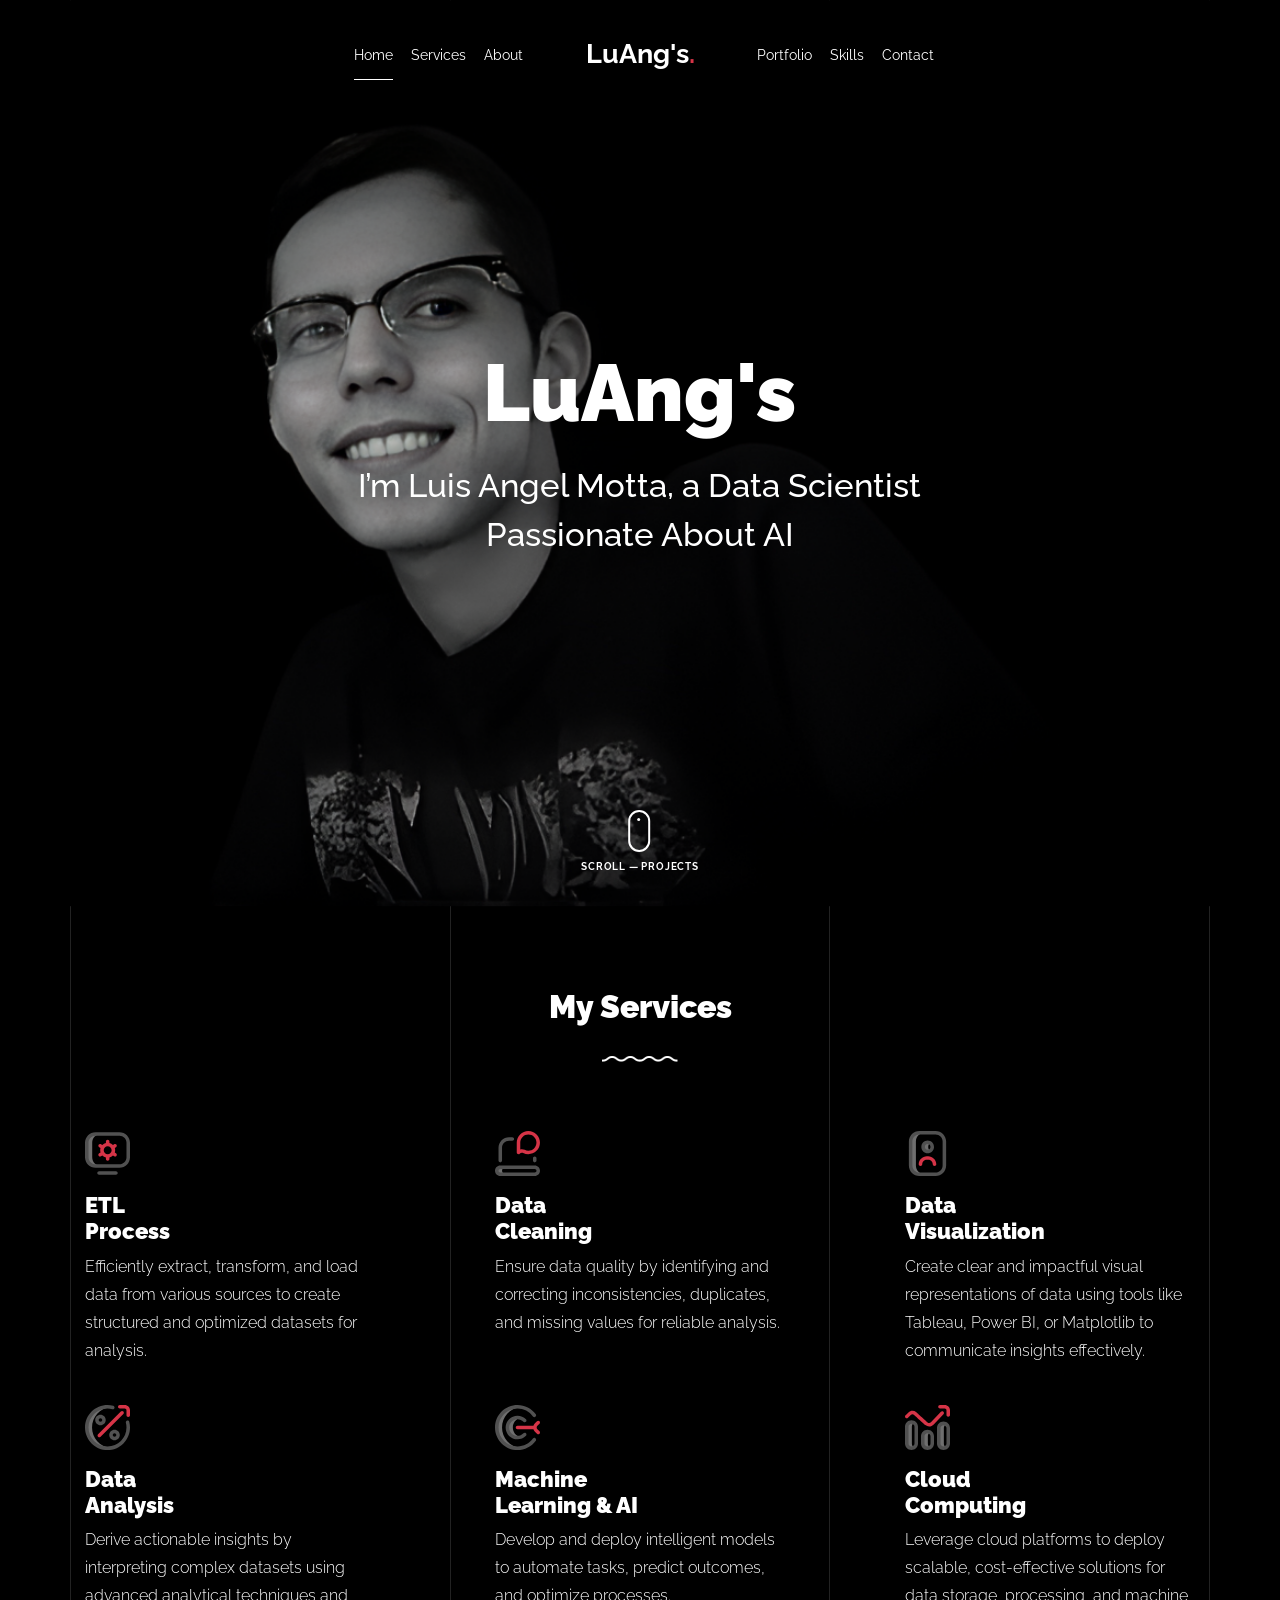
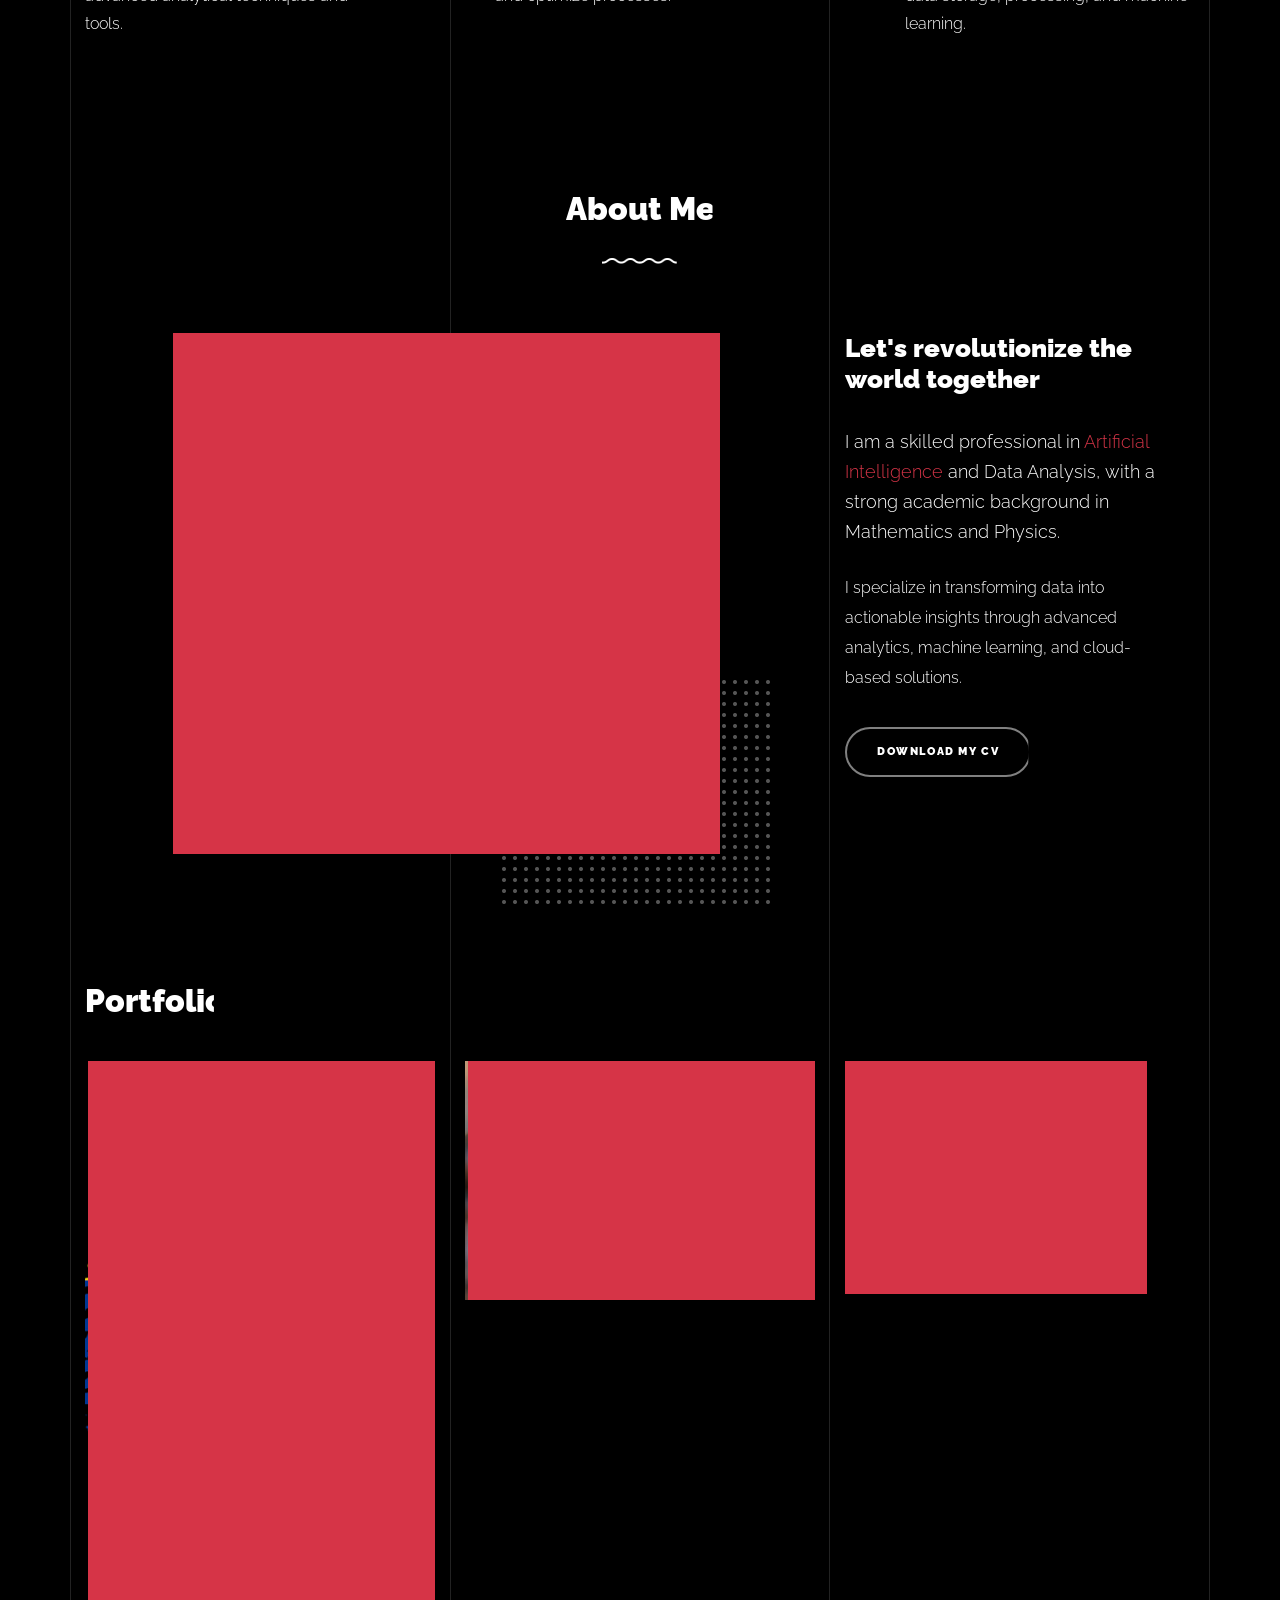
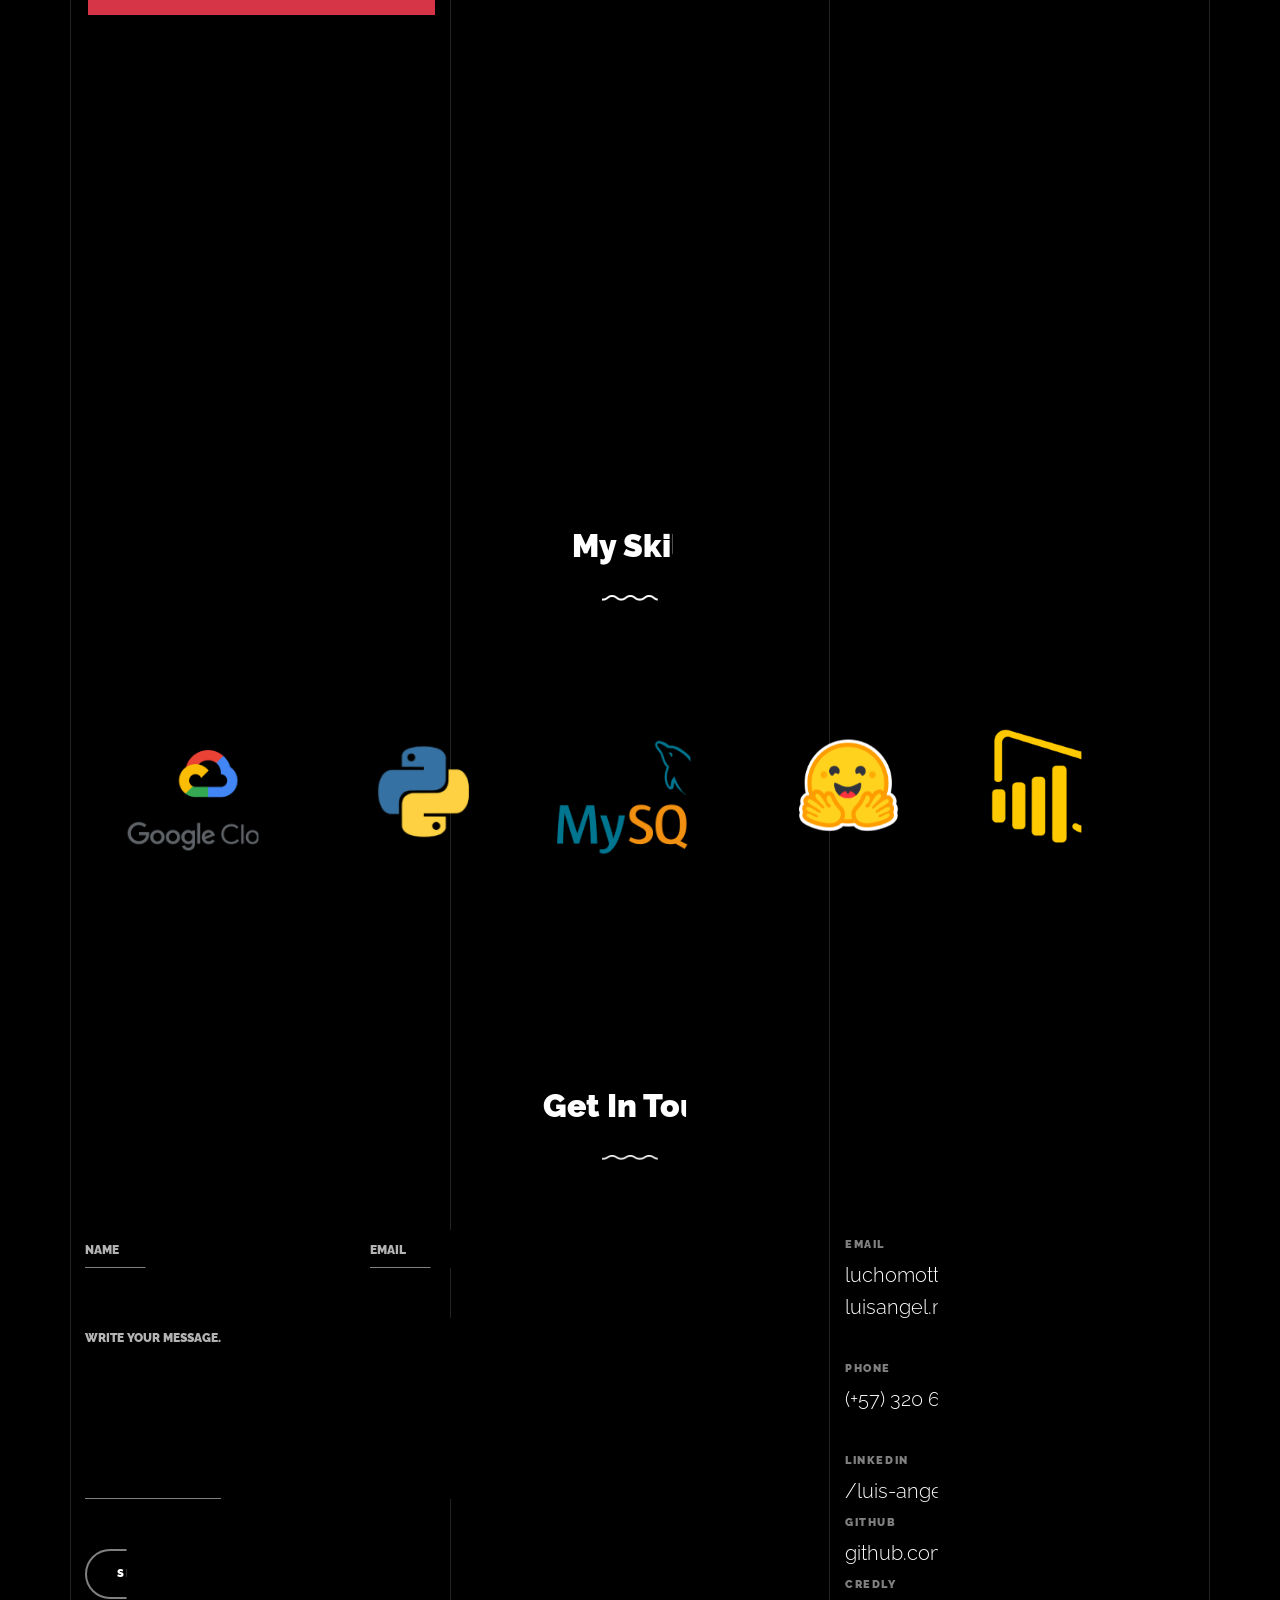
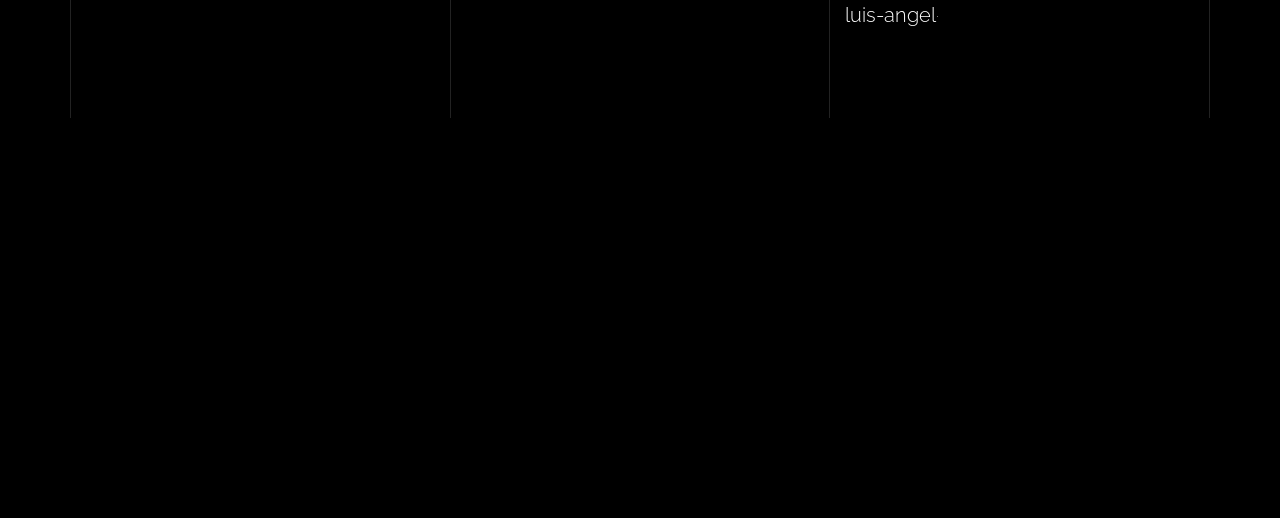
==== index.html @ bda9a03f "First commit" ====
<!doctype html>
<html lang="en">
  <head>
    <title>Luang's &dash; Personal portfolio</title>
    <meta charset="utf-8">
    <meta name="viewport" content="width=device-width, initial-scale=1, shrink-to-fit=no">

    <meta name="description" content="">
    <meta name="keywords" content="html, css, javascript, jquery">
    <meta name="author" content="">

    <link rel="stylesheet" href="css/vendor/icomoon/style.css">
    <link rel="stylesheet" href="css/vendor/owl.carousel.min.css">
    <link rel="stylesheet" href="css/vendor/animate.min.css">
    <link rel="stylesheet" href="css/vendor/aos.css">
    <link rel="stylesheet" href="css/vendor/bootstrap.min.css">
    <link rel="stylesheet" href="css/vendor/jquery.fancybox.min.css">
    

    <!-- Theme Style -->
    <link rel="stylesheet" href="css/style.css">

  </head>
  <body data-spy="scroll" data-target=".site-nav-target" data-offset="200">

    <nav class="unslate_co--site-mobile-menu">
      <div class="close-wrap d-flex">
        <a href="#" class="d-flex ml-auto js-menu-toggle">
          <span class="close-label">Close</span>
          <div class="close-times">
            <span class="bar1"></span>
            <span class="bar2"></span>
          </div>
        </a>
      </div>
      <div class="site-mobile-inner"></div>
    </nav>


    <div class="unslate_co--site-wrap">

      <div class="unslate_co--site-inner">

        <div class="lines-wrap">
          <div class="lines-inner">
            <div class="lines"></div>
          </div>
        </div>
        <!-- END lines -->
      
      <nav class="unslate_co--site-nav site-nav-target">

        <div class="container">
        
          <div class="row align-items-center justify-content-between text-left">
            <div class="col-md-5 text-right">
              <ul class="site-nav-ul js-clone-nav text-left d-none d-lg-inline-block">
                <li><a href="#home-section" class="nav-link">Home</a></li>
                <li><a href="#services-section" class="nav-link">Services</a></li>
                <li><a href="#about-section" class="nav-link">About</a></li>
              </ul>
            </div>
            <div class="site-logo pos-absolute">
              <a href="index.html" class="unslate_co--site-logo">LuAng's<span>.</span></a>
            </div>
            <div class="col-md-5 text-right text-lg-left">
              <ul class="site-nav-ul js-clone-nav text-left d-none d-lg-inline-block">
                <li><a href="#portfolio-section" class="nav-link">Portfolio</a></li>
                <li><a href="#skills-section" class="nav-link">Skills</a></li>
                <li><a href="#contact-section" class="nav-link">Contact</a></li>
              </ul>

              <ul class="site-nav-ul-none-onepage text-right d-inline-block d-lg-none">
                <li><a href="#" class="js-menu-toggle">Menu</a></li>
              </ul>

            </div>
          </div>
        </div>

      </nav>
      <!-- END nav -->

      <div class="cover-v1 jarallax" style="background-image: url('images/PerfilPhotoVanilla_enhanced.png');" id="home-section">
        <div class="container">
          <div class="row align-items-center">
              
            <div class="col-md-7 mx-auto text-center">
              <h1 class="heading gsap-reveal-hero">LuAng's</h1>
              <h2 class="subheading gsap-reveal-hero">I’m Luis Angel Motta, a Data Scientist Passionate About AI</h2>
            </div>

          </div>
        </div>


        <a href="#portfolio-section" class="mouse-wrap smoothscroll">
          <span class="mouse">
            <span class="scroll"></span>
          </span>
          <span class="mouse-label">Scroll &mdash; Projects</span>
        </a>

      </div>
      <!-- END .cover-v1 -->


      <div class="unslate_co--section" id="services-section">
        <div class="container">
      
          <div class="section-heading-wrap text-center mb-5">
            <h2 class="heading-h2 text-center divider"><span class="gsap-reveal">My Services</span></h2>
            <span class="gsap-reveal"><img src="images/divider.png" alt="divider" width="76"></span>
          </div>
      
          <div class="row gutter-v3">
            <div class="col-md-6 col-lg-4 mb-4">
              <div class="feature-v1" data-aos="fade-up" data-aos-delay="0">
                <div class="wrap-icon mb-3">
                  <img src="images/svg/001-options.svg" alt="Image" width="45">
                </div>
                <h3>ETL <br> Process</h3>
                <p>Efficiently extract, transform, and load data from various sources to create structured and optimized datasets for
                analysis. </p>
              </div>
            </div>
            <div class="col-md-6 col-lg-4 mb-4">
              <div class="feature-v1" data-aos="fade-up" data-aos-delay="100">
                <div class="wrap-icon mb-3">
                  <img src="images/svg/002-chat.svg" alt="Icon" width="45">
                </div>
                <h3>Data <br> Cleaning</h3>
                <p>Ensure data quality by identifying and correcting inconsistencies, duplicates, and missing values for reliable analysis. </p>
              </div>
            </div>
            <div class="col-md-6 col-lg-4 mb-4">
              <div class="feature-v1" data-aos="fade-up" data-aos-delay="200">
                <div class="wrap-icon mb-3">
                  <img src="images/svg/003-contact-book.svg" alt="Image" class="img-fluid" width="45">
                </div>
                <h3>Data <br> Visualization</h3>
                <p>Create clear and impactful visual representations of data using tools like Tableau, Power BI, or Matplotlib to
                  communicate insights effectively. </p>
              </div>
            </div>
      
            <div class="col-md-6 col-lg-4 mb-4">
              <div class="feature-v1" data-aos="fade-up" data-aos-delay="0">
                <div class="wrap-icon mb-3">
                  <img src="images/svg/004-percentage.svg" alt="Image" width="45">
                </div>
                <h3>Data <br> Analysis</h3>
                <p>Derive actionable insights by interpreting complex datasets using advanced analytical techniques and tools. </p>
              </div>
            </div>
            <div class="col-md-6 col-lg-4 mb-4">
              <div class="feature-v1" data-aos="fade-up" data-aos-delay="100">
                <div class="wrap-icon mb-3">
                  <img src="images/svg/006-goal.svg" alt="Image" width="45">
                </div>
                <h3>Machine <br> Learning & AI</h3>
                <p>Develop and deploy intelligent models to automate tasks, predict outcomes, and optimize processes.</p>
              </div>
            </div>
            <div class="col-md-6 col-lg-4 mb-4">
              <div class="feature-v1" data-aos="fade-up" data-aos-delay="200">
                <div class="wrap-icon mb-3">
                  <img src="images/svg/005-line-chart.svg" alt="Image" width="45">
                </div>
                <h3>Cloud <br> Computing</h3>
                <p>Leverage cloud platforms to deploy scalable, cost-effective solutions for data storage, processing, and machine learning. </p>
              </div>
            </div>
      
          </div>
        </div>
      </div>
      
      
      <div class="unslate_co--section" id="about-section">
        <div class="container">
      
          <div class="section-heading-wrap text-center mb-5">
            <h2 class="heading-h2 text-center divider"><span class="gsap-reveal">About Me</span></h2>
            <span class="gsap-reveal">
              <img src="images/divider.png" alt="divider" width="76">
            </span>
          </div>
      
      
          <div class="row mt-5 justify-content-between">
            <div class="col-lg-7 mb-5 mb-lg-0">
              <figure class="dotted-bg gsap-reveal-img ">
                <img src="images/coverVanilla2_enhanced.png" alt="Image" class="img-fluid">
              </figure>
            </div>
            <div class="col-lg-4 pr-lg-5">
              <h3 class="mb-4 heading-h3"><span class="gsap-reveal">Let's revolutionize the world together</span></h3>
              <p class="lead gsap-reveal">I am a skilled professional in <a href="#">Artificial Intelligence</a> and Data Analysis, with a strong academic background in Mathematics and Physics.</p>
              <p class="mb-4 gsap-reveal">I specialize in transforming data into actionable insights through advanced analytics, machine learning, and cloud-based solutions.</p>
              <p class="gsap-reveal"><a href="https://alumnosviu-my.sharepoint.com/:b:/g/personal/luisangel_motta_alumnos_viu_es/Eac02xHaSYxMqa6Fw7iuwlIBOPvDxHABNlICC0h5Xk8oLg?e=oNVeAW" class="btn btn-outline-pill btn-custom-light">Download my CV</a></p>
            </div>
          </div>
        </div>
      </div>


      <div class="unslate_co--section" id="portfolio-section">
        <div class="container">
          
          
          <div class="relative"><div class="loader-portfolio-wrap"><div class="loader-portfolio"></div></div> </div>
          <div id="portfolio-single-holder"></div>

          <div class="portfolio-wrapper">

            <div class="d-flex align-items-center mb-4 gsap-reveal gsap-reveal-filter">
              <h2 class="mr-auto heading-h2"><span class="gsap-reveal">Portfolio</span></h2>

              <!-- <a href="#" class="text-white js-filter d-inline-block d-lg-none">Filter</a>
              
              <div class="filter-wrap">
                <div class="filter ml-auto" id="filters">
                  <a href="#" class="active" data-filter="*">All</a>
                  <a href="#" data-filter=".web">Web</a>
                  <a href="#" data-filter=".branding">Branding</a>
                  <a href="#" data-filter=".illustration">Illustration</a>
                  <a href="#" data-filter=".packaging">Packaging</a>
                </div>
              </div> -->
            </div>


            
            <div id="posts" class="row gutter-isotope-item">
              <div class="item web branding col-sm-6 col-md-6 col-lg-4 isotope-mb-2">
                <a href="https://github.com/AngelMV97/Master-en-Inteligencia-Artificial/blob/main/01MAIR-Python-para-IA/Seguridad_en_Colombia_Proyecto_final.ipynb"
                  class="portfolio-item isotope-item gsap-reveal-img" data-id="1">
                  <div class="overlay">
                    <span class="wrap-icon icon-link2"></span>
                    <div class="portfolio-item-content">
                      <h3>Security in Colombia</h3>
                      <p>This project focuses on addressing a specific problem through advanced statistical analysis, aiming to extract
                      meaningful insights and drive data-informed decision-making. Various statistical techniques were employed to analyze the
                      dataset, identify patterns, and validate hypotheses.</p>
                      <p>Key outcomes:</p>
                      <ul>
                        <li>Utilized descriptive and inferential statistical methods to explore and interpret data.</li>
                        <li>Applied techniques such as hypothesis testing, regression analysis, and variance analysis to identify key factors
                        influencing the problem.</li>
                        <li>Delivered actionable insights that enhanced understanding and guided further AI-driven solutions.</li>
                      </ul>
                    </div>
                  </div>
                  <img src="images/colombia-security.png" class="lazyload img-fluid" alt="Images" />
                </a>
              </div>


              <div class="item web branding col-sm-6 col-md-6 col-lg-4 isotope-mb-2 ">
                <a href="https://github.com/AngelMV97/Master-en-Inteligencia-Artificial/blob/main/03MAIR-Algoritmos-de-Optimizacion/RETOS_Algoritmos_LAMV.ipynb" 
                class="portfolio-item isotope-item gsap-reveal-img" 
                data-id="1">
                    <div class="overlay">
                      <span class="wrap-icon icon-link2"></span>
                      <div class="portfolio-item-content" id="small">
                        <h3>8-Queens & Others</h3>
                        <p>This focuses on optimizing the execution time of various algorithms by analyzing their performance
                          and implementing enhancements. Through careful evaluation and iterative improvements, significant reductions in
                          execution times were achieved, showcasing the efficiency of optimized solutions.</p>
                        <p>Key outcomes:</p>
                        <ul>
                          <li>Conducted performance benchmarking for different algorithms.</li>
                          <li>Identified bottlenecks and implemented optimizations to improve efficiency.</li>
                          <li>Reduced execution times significantly, highlighting the impact of algorithmic improvements in real-world
                            scenarios.</li>
                        </ul>
                      </div>
                    </div>
                    <img src="images/8-queens-challenge.jpg" class="lazyload  img-fluid" alt="Images" />
                  </a>
              </div>

              <div class="item web branding col-sm-6 col-md-6 col-lg-4 isotope-mb-2">
                <a href="https://github.com/AngelMV97/Master-en-Inteligencia-Artificial/blob/main/03MAIR-Algoritmos-de-Optimizacion/Proyecto_Algoritmos_LAMV.ipynb" 
                class="portfolio-item isotope-item gsap-reveal-img" 
                data-id="2">
                    <div class="overlay">
                      <span class="wrap-icon icon-link2"></span>
                      <div class="portfolio-item-content" id="small">
                        <h3>Maximizing Audience</h3>
                        <p>This project addresses the challenge of optimizing algorithmic performance to solve a miximization problem more
                        effectively. By applying various optimization methods and algorithms, significant improvements were achieved in
                        execution efficiency and resource utilization.</p>
                        <p>Key outcomes:</p>
                        <ul>
                          <li>Applied multiple optimization strategies to improve algorithmic performance.</li>
                          <li>Achieved measurable reductions in execution times across different algorithms.</li>
                          <li>Demonstrated the impact of advanced optimization techniques in real-world scenarios.</li>
                        </ul>
                      </div>
                    </div>
                    <img src="images/optimization-liga.jpg" class="lazyload  img-fluid" alt="Images" />
                  </a>
              </div>
              
              <div class="item web branding col-sm-6 col-md-6 col-lg-4 isotope-mb-2">
                <a href="https://github.com/AngelMV97/Master-en-Inteligencia-Artificial/tree/main/09MAIR-Trabajo-Final-de-Master-TFM" 
                class="portfolio-item isotope-item gsap-reveal-img" 
                data-id="2">
                    <div class="overlay">
                      <span class="wrap-icon icon-link2"></span>
                      <div class="portfolio-item-content" id="small">
                        <h3>EmpAI (Conversational)</h3>
                        <p>This Master's thesis focuses on the development of EmpAI, an innovative conversational system powered by artificial
                          intelligence aimed at providing personalized psychological support. By generating self-help content and empathetic
                          responses, the project addresses the increasing demand for emotional well-being solutions.
                        </p>
                        <p>Key outcomes:</p>
                        <ul>
                          <li>The project explores state-of-the-art NLP models such as RoBERTa and GPT-2, alongside fine-tuned adaptations like
                          Mental-RoBERTa and multimodal translation models.</li>
                          <li>Recommendations include optimizing algorithms, integrating advanced tokenizers, and implementing multimodal emotional
                          analysis to enhance user satisfaction and therapeutic efficacy.</li>
                        </ul>
                      </div>
                    </div>
                    <img src="images/EmpAI.jpg" class="lazyload  img-fluid" alt="Images" />
                  </a>
              </div>

              <div class="item web branding col-sm-6 col-md-6 col-lg-4 isotope-mb-2">
                <a href="https://github.com/AngelMV97/Master-en-Inteligencia-Artificial/blob/main/Deep_Learning_with_PyTorch_ImageSegmentation.ipynb" 
                class="portfolio-item isotope-item gsap-reveal-img" 
                data-id="3">
                    <div class="overlay">
                      <span class="wrap-icon icon-link2"></span>
                      <div class="portfolio-item-content">
                        <h3>Human Segmentation</h3>
                        <p>This project focuses on developing and evaluating deep learning models for human image segmentation using PyTorch.
                          The primary goal is to accurately segment individuals from background elements, a critical task in computer vision with
                          applications in areas like surveillance and augmented reality.
                        </p>
                        <p>Key outcomes:</p>
                        <ul>
                          <li>Implemented and fine-tuned advanced segmentation architectures, including U-Net and Mask R-CNN.</li>
                          <li>Achieved high segmentation performance with validation loss equal to 0.12, highlighting
                          the models' precision in delineating human figures.</li>
                        </ul>
                      </div>
                    </div>
                    <img src="images/segmentation.jpg" class="lazyload  img-fluid" alt="Images" />
                  </a>
              </div>

              <div class="item web branding col-sm-6 col-md-6 col-lg-4 isotope-mb-2">
                <a href="https://github.com/AngelMV97/Master-en-Inteligencia-Artificial/tree/main/07MAIR-RRNN_%26_Deep-Learning" 
                class="portfolio-item isotope-item gsap-reveal-img " 
                data-id="3">
                    <div class="overlay">
                      <span class="wrap-icon icon-link2"></span>
                      <div class="portfolio-item-content" id="small">
                        <h3>Vegetable Images</h3>
                        <p>This project addresses the challenge of accurate image classification for a multi-class vegetable dataset.
                          Key methodologies include training convolutional neural networks (CNNs) from scratch, as well as transfer learning and fine-tuning.
                        </p>
                        <p>Key outcomes:</p>
                        <ul>
                          <li>Applied regularization techniques such as batch normalization, dropout, and early stopping.</li>
                          <li>The use of data augmentation and transfer learning substantially improved the generalization capabilities of the models,
                          achieving an accuracy of up to 97% (and 99%) and exceptional F1 scores (equal to 1.0) for specific classes.</li>
                        </ul>
                      </div>
                    </div>
                    <img src="images/vegetables-classification.jpg" class="lazyload  img-fluid" alt="Images" />
                  </a>
              </div>

              <div class="item web branding col-sm-6 col-md-6 col-lg-4 isotope-mb-2">
                <a href="https://app.powerbi.com/groups/me/reports/d2a791cc-4eb9-42d5-b828-7b77725b557e/35a75b5ad3c50a00e3c5?experience=power-bi" 
                class="portfolio-item isotope-item gsap-reveal-img" 
                data-id="4">
                    <div class="overlay">
                      <span class="wrap-icon icon-link2"></span>
                      <div class="portfolio-item-content">
                        <h3>Non-resident Foreigners</h3>
                        <p>Segmentation - Dashboard</p>
                      </div>
                    </div>
                    <img src="images/Segmentacion-Extranjeros-no-residentes.jpg" class="lazyload  img-fluid" alt="Images" />
                  </a>
              </div>

              <div class="item web illustration col-sm-6 col-md-6 col-lg-4 isotope-mb-2">
                <a href="https://app.powerbi.com/groups/me/reports/64486f16-a62c-4091-a0cf-55a1e410d082/cc34c779ebab70d00d8a?experience=power-bi" 
                class="portfolio-item isotope-item gsap-reveal-img" data-id="4">
                    <div class="overlay">
                      <span class="wrap-icon icon-link2"></span>
                      <div class="portfolio-item-content">
                        <h3>Visitors to Cali</h3>
                        <p>Trend - Dashboard</p>
                      </div>
                    </div>
                    <img src="images/Visitantes-Cali-2015.jpg" class="lazyload  img-fluid" alt="Images" />
                  </a>
              </div>
            </div>            
          </div>
        </div>
      </div>   
      

      <div class="unslate_co--section section-counter" id="skills-section">
        <div class="container">
          <div class="section-heading-wrap text-center mb-5">
            <h2 class="heading-h2 text-center divider"><span class="gsap-reveal">My Skills</span></h2>
            <span class="gsap-reveal"><img src="images/divider.png" alt="divider" width="76"></span>
          </div>

          <div class="unslate_co--section">
            <div class="container">
              <div class="owl-carousel logo-slider">
                <div class="logo-v1 gsap-reveal">
                  <img src="images/google-cloud-logo.png" alt="Image" class="img-fluid">
                </div>
                <div class="logo-v1 gsap-reveal">
                  <img src="images/python.png" alt="Image" class="img-fluid">
                </div>
                <div class="logo-v1 gsap-reveal">
                  <img src="images/mysql_.png" alt="Image" class="img-fluid">
                </div>
                <div class="logo-v1 gsap-reveal">
                  <img src="images/huggingface-logo-.png" alt="Image" class="img-fluid">
                </div>
                <div class="logo-v1 gsap-reveal">
                  <img src="images/Power-BI-Logo_.png" alt="Image" class="img-fluid">
                </div>
              </div>
            </div>
          </div>
        </div>
      </div>
      <!-- END .counter -->

      <!--
        - #CONTACT
        -->
      
      <div class="unslate_co--section" id="contact-section">
        <div class="container">
          <div class="section-heading-wrap text-center mb-5">
            <h2 class="heading-h2 text-center divider"><span class="gsap-reveal">Get In Touch</span></h2>
            <span class="gsap-reveal"><img src="images/divider.png" alt="divider" width="76"></span>
          </div>


          <div class="row justify-content-between">
            
            <div class="col-md-6">
              <form method="post" class="form-outline-style-v1" id="contactForm">
                <div class="form-group row mb-0">

                  <div class="col-lg-6 form-group gsap-reveal">
                    <label for="name">Name</label>
                    <input name="name" type="text" class="form-control" id="name">
                  </div>
                  <div class="col-lg-6 form-group gsap-reveal">
                    <label for="email">Email</label>
                    <input name="email" type="email" class="form-control" id="email">
                  </div>
                  <div class="col-lg-12 form-group gsap-reveal">
                    <label for="message">Write your message...</label>
                    <textarea name="message" id="message" cols="30" rows="7" class="form-control"></textarea>
                  </div>
                </div>
                <div class="form-group row gsap-reveal">
                    <div class="col-md-12 d-flex align-items-center">
                      <input type="submit" class="btn btn-outline-pill btn-custom-light mr-3" value="Send Message">
                      <span class="submitting"></span>
                    </div>
                  </div>
              </form>
              <div id="form-message-warning" class="mt-4"></div> 
              <div id="form-message-success">
                Your message was sent, thank you!
              </div>

            </div>

            <div class="col-md-4">
              <div class="contact-info-v1">
                <div class="gsap-reveal d-block">
                  <span class="d-block contact-info-label">Email</span>
                  <a href="mailto:luchomotta97@gmail.com" class="contact-info-val">luchomotta97@gmail.com</a>
                  <a href="mailto:luisangel.motta@alumnos.viu.es" class="contact-info-val">luisangel.motta@alumnos.viu.es</a>
                </div>
                <div class="gsap-reveal d-block">
                  <span class="d-block contact-info-label">Phone</span>
                  <a href="tel:+57 3206518194" class="contact-info-val">(+57) 320 651 8194</a>
                </div>
                <div class="gsap-reveal d-block">
                  <span class="d-block contact-info-label">LinkedIn</span>
                    <a class="contact-info-val" href="https://www.linkedin.com/in/luis-angel-motta-valero/">/luis-angel-motta-valero</a>                  
                  <span class="d-block contact-info-label">GitHub</span>
                    <a class="contact-info-val" href="https://github.com/AngelMV97">github.com/AngelMV97</a>
                  <span class="d-block contact-info-label">Credly</span>
                    <a class="contact-info-val" href="https://www.credly.com/users/luis-angel-motta-valero.main">luis-angel-motta-valero.main</a>
                  
                </div>
              </div>
            </div>

          </div>
        </div>
      </div>
      </div> <!-- END .unslate_co-site-inner -->

      <footer class="unslate_co--footer unslate_co--section">
        <div class="container">
          <div class="row justify-content-center">
            <div class="col-md-7">
              
              <div class="footer-site-logo"><a href="#">Unfold<span>.</span></a></div>

              <ul class="footer-site-social">
                <li><a href="#">Facebook</a></li>
                <li><a href="#">Twitter</a></li>
                <li><a href="#">Instagram</a></li>
                <li><a href="#">Dribbble</a></li>
                <li><a href="#">Behance</a></li>
              </ul>

              <p class="site-copyright">
                
                <!-- Link back to Colorlib can't be removed. Template is licensed under CC BY 3.0. -->
                Copyright &copy;
                <script>
                  document.write(new Date().getFullYear());
                </script> All rights reserved | This template is made with <i class="icon-heart"
                  aria-hidden="true"></i> by <a href="https://colorlib.com" target="_blank">Colorlib</a>
                <!-- Link back to Colorlib can't be removed. Template is licensed under CC BY 3.0. -->
              
              </p>

            </div>
          </div>
        </div>
      </footer>

      
    </div>

    
    <!-- Loader -->
    <div id="unslate_co--overlayer"></div>
    <div class="site-loader-wrap">
      <div class="site-loader"></div>
    </div>

    <script src="js/scripts-dist.js"></script>
    <script src="js/main.js"></script>

  </body>
</html>
---- css/vendor/icomoon/style.css ----
@font-face {
  font-family: 'icomoon';
  src:  url('fonts/icomoon.eot?10si43');
  src:  url('fonts/icomoon.eot?10si43#iefix') format('embedded-opentype'),
    url('fonts/icomoon.ttf?10si43') format('truetype'),
    url('fonts/icomoon.woff?10si43') format('woff'),
    url('fonts/icomoon.svg?10si43#icomoon') format('svg');
  font-weight: normal;
  font-style: normal;
}

[class^="icon-"], [class*=" icon-"] {
  /* use !important to prevent issues with browser extensions that change fonts */
  font-family: 'icomoon' !important;
  speak: none;
  font-style: normal;
  font-weight: normal;
  font-variant: normal;
  text-transform: none;
  line-height: 1;

  /* Better Font Rendering =========== */
  -webkit-font-smoothing: antialiased;
  -moz-osx-font-smoothing: grayscale;
}

.icon-asterisk:before {
  content: "\f069";
}
.icon-plus:before {
  content: "\f067";
}
.icon-question:before {
  content: "\f128";
}
.icon-minus:before {
  content: "\f068";
}
.icon-glass:before {
  content: "\f000";
}
.icon-music:before {
  content: "\f001";
}
.icon-search:before {
  content: "\f002";
}
.icon-envelope-o:before {
  content: "\f003";
}
.icon-heart:before {
  content: "\f004";
}
.icon-star:before {
  content: "\f005";
}
.icon-star-o:before {
  content: "\f006";
}
.icon-user:before {
  content: "\f007";
}
.icon-film:before {
  content: "\f008";
}
.icon-th-large:before {
  content: "\f009";
}
.icon-th:before {
  content: "\f00a";
}
.icon-th-list:before {
  content: "\f00b";
}
.icon-check:before {
  content: "\f00c";
}
.icon-close:before {
  content: "\f00d";
}
.icon-remove:before {
  content: "\f00d";
}
.icon-times:before {
  content: "\f00d";
}
.icon-search-plus:before {
  content: "\f00e";
}
.icon-search-minus:before {
  content: "\f010";
}
.icon-power-off:before {
  content: "\f011";
}
.icon-signal:before {
  content: "\f012";
}
.icon-cog:before {
  content: "\f013";
}
.icon-gear:before {
  content: "\f013";
}
.icon-trash-o:before {
  content: "\f014";
}
.icon-home:before {
  content: "\f015";
}
.icon-file-o:before {
  content: "\f016";
}
.icon-clock-o:before {
  content: "\f017";
}
.icon-road:before {
  content: "\f018";
}
.icon-download:before {
  content: "\f019";
}
.icon-arrow-circle-o-down:before {
  content: "\f01a";
}
.icon-arrow-circle-o-up:before {
  content: "\f01b";
}
.icon-inbox:before {
  content: "\f01c";
}
.icon-play-circle-o:before {
  content: "\f01d";
}
.icon-repeat:before {
  content: "\f01e";
}
.icon-rotate-right:before {
  content: "\f01e";
}
.icon-refresh:before {
  content: "\f021";
}
.icon-list-alt:before {
  content: "\f022";
}
.icon-lock:before {
  content: "\f023";
}
.icon-flag:before {
  content: "\f024";
}
.icon-headphones:before {
  content: "\f025";
}
.icon-volume-off:before {
  content: "\f026";
}
.icon-volume-down:before {
  content: "\f027";
}
.icon-volume-up:before {
  content: "\f028";
}
.icon-qrcode:before {
  content: "\f029";
}
.icon-barcode:before {
  content: "\f02a";
}
.icon-tag:before {
  content: "\f02b";
}
.icon-tags:before {
  content: "\f02c";
}
.icon-book:before {
  content: "\f02d";
}
.icon-bookmark:before {
  content: "\f02e";
}
.icon-print:before {
  content: "\f02f";
}
.icon-camera:before {
  content: "\f030";
}
.icon-font:before {
  content: "\f031";
}
.icon-bold:before {
  content: "\f032";
}
.icon-italic:before {
  content: "\f033";
}
.icon-text-height:before {
  content: "\f034";
}
.icon-text-width:before {
  content: "\f035";
}
.icon-align-left:before {
  content: "\f036";
}
.icon-align-center:before {
  content: "\f037";
}
.icon-align-right:before {
  content: "\f038";
}
.icon-align-justify:before {
  content: "\f039";
}
.icon-list:before {
  content: "\f03a";
}
.icon-dedent:before {
  content: "\f03b";
}
.icon-outdent:before {
  content: "\f03b";
}
.icon-indent:before {
  content: "\f03c";
}
.icon-video-camera:before {
  content: "\f03d";
}
.icon-image:before {
  content: "\f03e";
}
.icon-photo:before {
  content: "\f03e";
}
.icon-picture-o:before {
  content: "\f03e";
}
.icon-pencil:before {
  content: "\f040";
}
.icon-map-marker:before {
  content: "\f041";
}
.icon-adjust:before {
  content: "\f042";
}
.icon-tint:before {
  content: "\f043";
}
.icon-edit:before {
  content: "\f044";
}
.icon-pencil-square-o:before {
  content: "\f044";
}
.icon-share-square-o:before {
  content: "\f045";
}
.icon-check-square-o:before {
  content: "\f046";
}
.icon-arrows:before {
  content: "\f047";
}
.icon-step-backward:before {
  content: "\f048";
}
.icon-fast-backward:before {
  content: "\f049";
}
.icon-backward:before {
  content: "\f04a";
}
.icon-play:before {
  content: "\f04b";
}
.icon-pause:before {
  content: "\f04c";
}
.icon-stop:before {
  content: "\f04d";
}
.icon-forward:before {
  content: "\f04e";
}
.icon-fast-forward:before {
  content: "\f050";
}
.icon-step-forward:before {
  content: "\f051";
}
.icon-eject:before {
  content: "\f052";
}
.icon-chevron-left:before {
  content: "\f053";
}
.icon-chevron-right:before {
  content: "\f054";
}
.icon-plus-circle:before {
  content: "\f055";
}
.icon-minus-circle:before {
  content: "\f056";
}
.icon-times-circle:before {
  content: "\f057";
}
.icon-check-circle:before {
  content: "\f058";
}
.icon-question-circle:before {
  content: "\f059";
}
.icon-info-circle:before {
  content: "\f05a";
}
.icon-crosshairs:before {
  content: "\f05b";
}
.icon-times-circle-o:before {
  content: "\f05c";
}
.icon-check-circle-o:before {
  content: "\f05d";
}
.icon-ban:before {
  content: "\f05e";
}
.icon-arrow-left:before {
  content: "\f060";
}
.icon-arrow-right:before {
  content: "\f061";
}
.icon-arrow-up:before {
  content: "\f062";
}
.icon-arrow-down:before {
  content: "\f063";
}
.icon-mail-forward:before {
  content: "\f064";
}
.icon-share:before {
  content: "\f064";
}
.icon-expand:before {
  content: "\f065";
}
.icon-compress:before {
  content: "\f066";
}
.icon-exclamation-circle:before {
  content: "\f06a";
}
.icon-gift:before {
  content: "\f06b";
}
.icon-leaf:before {
  content: "\f06c";
}
.icon-fire:before {
  content: "\f06d";
}
.icon-eye:before {
  content: "\f06e";
}
.icon-eye-slash:before {
  content: "\f070";
}
.icon-exclamation-triangle:before {
  content: "\f071";
}
.icon-warning:before {
  content: "\f071";
}
.icon-plane:before {
  content: "\f072";
}
.icon-calendar:before {
  content: "\f073";
}
.icon-random:before {
  content: "\f074";
}
.icon-comment:before {
  content: "\f075";
}
.icon-magnet:before {
  content: "\f076";
}
.icon-chevron-up:before {
  content: "\f077";
}
.icon-chevron-down:before {
  content: "\f078";
}
.icon-retweet:before {
  content: "\f079";
}
.icon-shopping-cart:before {
  content: "\f07a";
}
.icon-folder:before {
  content: "\f07b";
}
.icon-folder-open:before {
  content: "\f07c";
}
.icon-arrows-v:before {
  content: "\f07d";
}
.icon-arrows-h:before {
  content: "\f07e";
}
.icon-bar-chart:before {
  content: "\f080";
}
.icon-bar-chart-o:before {
  content: "\f080";
}
.icon-twitter-square:before {
  content: "\f081";
}
.icon-facebook-square:before {
  content: "\f082";
}
.icon-camera-retro:before {
  content: "\f083";
}
.icon-key:before {
  content: "\f084";
}
.icon-cogs:before {
  content: "\f085";
}
.icon-gears:before {
  content: "\f085";
}
.icon-comments:before {
  content: "\f086";
}
.icon-thumbs-o-up:before {
  content: "\f087";
}
.icon-thumbs-o-down:before {
  content: "\f088";
}
.icon-star-half:before {
  content: "\f089";
}
.icon-heart-o:before {
  content: "\f08a";
}
.icon-sign-out:before {
  content: "\f08b";
}
.icon-linkedin-square:before {
  content: "\f08c";
}
.icon-thumb-tack:before {
  content: "\f08d";
}
.icon-external-link:before {
  content: "\f08e";
}
.icon-sign-in:before {
  content: "\f090";
}
.icon-trophy:before {
  content: "\f091";
}
.icon-github-square:before {
  content: "\f092";
}
.icon-upload:before {
  content: "\f093";
}
.icon-lemon-o:before {
  content: "\f094";
}
.icon-phone:before {
  content: "\f095";
}
.icon-square-o:before {
  content: "\f096";
}
.icon-bookmark-o:before {
  content: "\f097";
}
.icon-phone-square:before {
  content: "\f098";
}
.icon-twitter:before {
  content: "\f099";
}
.icon-facebook:before {
  content: "\f09a";
}
.icon-facebook-f:before {
  content: "\f09a";
}
.icon-github:before {
  content: "\f09b";
}
.icon-unlock:before {
  content: "\f09c";
}
.icon-credit-card:before {
  content: "\f09d";
}
.icon-feed:before {
  content: "\f09e";
}
.icon-rss:before {
  content: "\f09e";
}
.icon-hdd-o:before {
  content: "\f0a0";
}
.icon-bullhorn:before {
  content: "\f0a1";
}
.icon-bell-o:before {
  content: "\f0a2";
}
.icon-certificate:before {
  content: "\f0a3";
}
.icon-hand-o-right:before {
  content: "\f0a4";
}
.icon-hand-o-left:before {
  content: "\f0a5";
}
.icon-hand-o-up:before {
  content: "\f0a6";
}
.icon-hand-o-down:before {
  content: "\f0a7";
}
.icon-arrow-circle-left:before {
  content: "\f0a8";
}
.icon-arrow-circle-right:before {
  content: "\f0a9";
}
.icon-arrow-circle-up:before {
  content: "\f0aa";
}
.icon-arrow-circle-down:before {
  content: "\f0ab";
}
.icon-globe:before {
  content: "\f0ac";
}
.icon-wrench:before {
  content: "\f0ad";
}
.icon-tasks:before {
  content: "\f0ae";
}
.icon-filter:before {
  content: "\f0b0";
}
.icon-briefcase:before {
  content: "\f0b1";
}
.icon-arrows-alt:before {
  content: "\f0b2";
}
.icon-group:before {
  content: "\f0c0";
}
.icon-users:before {
  content: "\f0c0";
}
.icon-chain:before {
  content: "\f0c1";
}
.icon-link:before {
  content: "\f0c1";
}
.icon-cloud:before {
  content: "\f0c2";
}
.icon-flask:before {
  content: "\f0c3";
}
.icon-cut:before {
  content: "\f0c4";
}
.icon-scissors:before {
  content: "\f0c4";
}
.icon-copy:before {
  content: "\f0c5";
}
.icon-files-o:before {
  content: "\f0c5";
}
.icon-paperclip:before {
  content: "\f0c6";
}
.icon-floppy-o:before {
  content: "\f0c7";
}
.icon-save:before {
  content: "\f0c7";
}
.icon-square:before {
  content: "\f0c8";
}
.icon-bars:before {
  content: "\f0c9";
}
.icon-navicon:before {
  content: "\f0c9";
}
.icon-reorder:before {
  content: "\f0c9";
}
.icon-list-ul:before {
  content: "\f0ca";
}
.icon-list-ol:before {
  content: "\f0cb";
}
.icon-strikethrough:before {
  content: "\f0cc";
}
.icon-underline:before {
  content: "\f0cd";
}
.icon-table:before {
  content: "\f0ce";
}
.icon-magic:before {
  content: "\f0d0";
}
.icon-truck:before {
  content: "\f0d1";
}
.icon-pinterest:before {
  content: "\f0d2";
}
.icon-pinterest-square:before {
  content: "\f0d3";
}
.icon-google-plus-square:before {
  content: "\f0d4";
}
.icon-google-plus:before {
  content: "\f0d5";
}
.icon-money:before {
  content: "\f0d6";
}
.icon-caret-down:before {
  content: "\f0d7";
}
.icon-caret-up:before {
  content: "\f0d8";
}
.icon-caret-left:before {
  content: "\f0d9";
}
.icon-caret-right:before {
  content: "\f0da";
}
.icon-columns:before {
  content: "\f0db";
}
.icon-sort:before {
  content: "\f0dc";
}
.icon-unsorted:before {
  content: "\f0dc";
}
.icon-sort-desc:before {
  content: "\f0dd";
}
.icon-sort-down:before {
  content: "\f0dd";
}
.icon-sort-asc:before {
  content: "\f0de";
}
.icon-sort-up:before {
  content: "\f0de";
}
.icon-envelope:before {
  content: "\f0e0";
}
.icon-linkedin:before {
  content: "\f0e1";
}
.icon-rotate-left:before {
  content: "\f0e2";
}
.icon-undo:before {
  content: "\f0e2";
}
.icon-gavel:before {
  content: "\f0e3";
}
.icon-legal:before {
  content: "\f0e3";
}
.icon-dashboard:before {
  content: "\f0e4";
}
.icon-tachometer:before {
  content: "\f0e4";
}
.icon-comment-o:before {
  content: "\f0e5";
}
.icon-comments-o:before {
  content: "\f0e6";
}
.icon-bolt:before {
  content: "\f0e7";
}
.icon-flash:before {
  content: "\f0e7";
}
.icon-sitemap:before {
  content: "\f0e8";
}
.icon-umbrella:before {
  content: "\f0e9";
}
.icon-clipboard:before {
  content: "\f0ea";
}
.icon-paste:before {
  content: "\f0ea";
}
.icon-lightbulb-o:before {
  content: "\f0eb";
}
.icon-exchange:before {
  content: "\f0ec";
}
.icon-cloud-download:before {
  content: "\f0ed";
}
.icon-cloud-upload:before {
  content: "\f0ee";
}
.icon-user-md:before {
  content: "\f0f0";
}
.icon-stethoscope:before {
  content: "\f0f1";
}
.icon-suitcase:before {
  content: "\f0f2";
}
.icon-bell:before {
  content: "\f0f3";
}
.icon-coffee:before {
  content: "\f0f4";
}
.icon-cutlery:before {
  content: "\f0f5";
}
.icon-file-text-o:before {
  content: "\f0f6";
}
.icon-building-o:before {
  content: "\f0f7";
}
.icon-hospital-o:before {
  content: "\f0f8";
}
.icon-ambulance:before {
  content: "\f0f9";
}
.icon-medkit:before {
  content: "\f0fa";
}
.icon-fighter-jet:before {
  content: "\f0fb";
}
.icon-beer:before {
  content: "\f0fc";
}
.icon-h-square:before {
  content: "\f0fd";
}
.icon-plus-square:before {
  content: "\f0fe";
}
.icon-angle-double-left:before {
  content: "\f100";
}
.icon-angle-double-right:before {
  content: "\f101";
}
.icon-angle-double-up:before {
  content: "\f102";
}
.icon-angle-double-down:before {
  content: "\f103";
}
.icon-angle-left:before {
  content: "\f104";
}
.icon-angle-right:before {
  content: "\f105";
}
.icon-angle-up:before {
  content: "\f106";
}
.icon-angle-down:before {
  content: "\f107";
}
.icon-desktop:before {
  content: "\f108";
}
.icon-laptop:before {
  content: "\f109";
}
.icon-tablet:before {
  content: "\f10a";
}
.icon-mobile:before {
  content: "\f10b";
}
.icon-mobile-phone:before {
  content: "\f10b";
}
.icon-circle-o:before {
  content: "\f10c";
}
.icon-quote-left:before {
  content: "\f10d";
}
.icon-quote-right:before {
  content: "\f10e";
}
.icon-spinner:before {
  content: "\f110";
}
.icon-circle:before {
  content: "\f111";
}
.icon-mail-reply:before {
  content: "\f112";
}
.icon-reply:before {
  content: "\f112";
}
.icon-github-alt:before {
  content: "\f113";
}
.icon-folder-o:before {
  content: "\f114";
}
.icon-folder-open-o:before {
  content: "\f115";
}
.icon-smile-o:before {
  content: "\f118";
}
.icon-frown-o:before {
  content: "\f119";
}
.icon-meh-o:before {
  content: "\f11a";
}
.icon-gamepad:before {
  content: "\f11b";
}
.icon-keyboard-o:before {
  content: "\f11c";
}
.icon-flag-o:before {
  content: "\f11d";
}
.icon-flag-checkered:before {
  content: "\f11e";
}
.icon-terminal:before {
  content: "\f120";
}
.icon-code:before {
  content: "\f121";
}
.icon-mail-reply-all:before {
  content: "\f122";
}
.icon-reply-all:before {
  content: "\f122";
}
.icon-star-half-empty:before {
  content: "\f123";
}
.icon-star-half-full:before {
  content: "\f123";
}
.icon-star-half-o:before {
  content: "\f123";
}
.icon-location-arrow:before {
  content: "\f124";
}
.icon-crop:before {
  content: "\f125";
}
.icon-code-fork:before {
  content: "\f126";
}
.icon-chain-broken:before {
  content: "\f127";
}
.icon-unlink:before {
  content: "\f127";
}
.icon-info:before {
  content: "\f129";
}
.icon-exclamation:before {
  content: "\f12a";
}
.icon-superscript:before {
  content: "\f12b";
}
.icon-subscript:before {
  content: "\f12c";
}
.icon-eraser:before {
  content: "\f12d";
}
.icon-puzzle-piece:before {
  content: "\f12e";
}
.icon-microphone:before {
  content: "\f130";
}
.icon-microphone-slash:before {
  content: "\f131";
}
.icon-shield:before {
  content: "\f132";
}
.icon-calendar-o:before {
  content: "\f133";
}
.icon-fire-extinguisher:before {
  content: "\f134";
}
.icon-rocket:before {
  content: "\f135";
}
.icon-maxcdn:before {
  content: "\f136";
}
.icon-chevron-circle-left:before {
  content: "\f137";
}
.icon-chevron-circle-right:before {
  content: "\f138";
}
.icon-chevron-circle-up:before {
  content: "\f139";
}
.icon-chevron-circle-down:before {
  content: "\f13a";
}
.icon-html5:before {
  content: "\f13b";
}
.icon-css3:before {
  content: "\f13c";
}
.icon-anchor:before {
  content: "\f13d";
}
.icon-unlock-alt:before {
  content: "\f13e";
}
.icon-bullseye:before {
  content: "\f140";
}
.icon-ellipsis-h:before {
  content: "\f141";
}
.icon-ellipsis-v:before {
  content: "\f142";
}
.icon-rss-square:before {
  content: "\f143";
}
.icon-play-circle:before {
  content: "\f144";
}
.icon-ticket:before {
  content: "\f145";
}
.icon-minus-square:before {
  content: "\f146";
}
.icon-minus-square-o:before {
  content: "\f147";
}
.icon-level-up:before {
  content: "\f148";
}
.icon-level-down:before {
  content: "\f149";
}
.icon-check-square:before {
  content: "\f14a";
}
.icon-pencil-square:before {
  content: "\f14b";
}
.icon-external-link-square:before {
  content: "\f14c";
}
.icon-share-square:before {
  content: "\f14d";
}
.icon-compass:before {
  content: "\f14e";
}
.icon-caret-square-o-down:before {
  content: "\f150";
}
.icon-toggle-down:before {
  content: "\f150";
}
.icon-caret-square-o-up:before {
  content: "\f151";
}
.icon-toggle-up:before {
  content: "\f151";
}
.icon-caret-square-o-right:before {
  content: "\f152";
}
.icon-toggle-right:before {
  content: "\f152";
}
.icon-eur:before {
  content: "\f153";
}
.icon-euro:before {
  content: "\f153";
}
.icon-gbp:before {
  content: "\f154";
}
.icon-dollar:before {
  content: "\f155";
}
.icon-usd:before {
  content: "\f155";
}
.icon-inr:before {
  content: "\f156";
}
.icon-rupee:before {
  content: "\f156";
}
.icon-cny:before {
  content: "\f157";
}
.icon-jpy:before {
  content: "\f157";
}
.icon-rmb:before {
  content: "\f157";
}
.icon-yen:before {
  content: "\f157";
}
.icon-rouble:before {
  content: "\f158";
}
.icon-rub:before {
  content: "\f158";
}
.icon-ruble:before {
  content: "\f158";
}
.icon-krw:before {
  content: "\f159";
}
.icon-won:before {
  content: "\f159";
}
.icon-bitcoin:before {
  content: "\f15a";
}
.icon-btc:before {
  content: "\f15a";
}
.icon-file:before {
  content: "\f15b";
}
.icon-file-text:before {
  content: "\f15c";
}
.icon-sort-alpha-asc:before {
  content: "\f15d";
}
.icon-sort-alpha-desc:before {
  content: "\f15e";
}
.icon-sort-amount-asc:before {
  content: "\f160";
}
.icon-sort-amount-desc:before {
  content: "\f161";
}
.icon-sort-numeric-asc:before {
  content: "\f162";
}
.icon-sort-numeric-desc:before {
  content: "\f163";
}
.icon-thumbs-up:before {
  content: "\f164";
}
.icon-thumbs-down:before {
  content: "\f165";
}
.icon-youtube-square:before {
  content: "\f166";
}
.icon-youtube:before {
  content: "\f167";
}
.icon-xing:before {
  content: "\f168";
}
.icon-xing-square:before {
  content: "\f169";
}
.icon-youtube-play:before {
  content: "\f16a";
}
.icon-dropbox:before {
  content: "\f16b";
}
.icon-stack-overflow:before {
  content: "\f16c";
}
.icon-instagram:before {
  content: "\f16d";
}
.icon-flickr:before {
  content: "\f16e";
}
.icon-adn:before {
  content: "\f170";
}
.icon-bitbucket:before {
  content: "\f171";
}
.icon-bitbucket-square:before {
  content: "\f172";
}
.icon-tumblr:before {
  content: "\f173";
}
.icon-tumblr-square:before {
  content: "\f174";
}
.icon-long-arrow-down:before {
  content: "\f175";
}
.icon-long-arrow-up:before {
  content: "\f176";
}
.icon-long-arrow-left:before {
  content: "\f177";
}
.icon-long-arrow-right:before {
  content: "\f178";
}
.icon-apple:before {
  content: "\f179";
}
.icon-windows:before {
  content: "\f17a";
}
.icon-android:before {
  content: "\f17b";
}
.icon-linux:before {
  content: "\f17c";
}
.icon-dribbble:before {
  content: "\f17d";
}
.icon-skype:before {
  content: "\f17e";
}
.icon-foursquare:before {
  content: "\f180";
}
.icon-trello:before {
  content: "\f181";
}
.icon-female:before {
  content: "\f182";
}
.icon-male:before {
  content: "\f183";
}
.icon-gittip:before {
  content: "\f184";
}
.icon-gratipay:before {
  content: "\f184";
}
.icon-sun-o:before {
  content: "\f185";
}
.icon-moon-o:before {
  content: "\f186";
}
.icon-archive:before {
  content: "\f187";
}
.icon-bug:before {
  content: "\f188";
}
.icon-vk:before {
  content: "\f189";
}
.icon-weibo:before {
  content: "\f18a";
}
.icon-renren:before {
  content: "\f18b";
}
.icon-pagelines:before {
  content: "\f18c";
}
.icon-stack-exchange:before {
  content: "\f18d";
}
.icon-arrow-circle-o-right:before {
  content: "\f18e";
}
.icon-arrow-circle-o-left:before {
  content: "\f190";
}
.icon-caret-square-o-left:before {
  content: "\f191";
}
.icon-toggle-left:before {
  content: "\f191";
}
.icon-dot-circle-o:before {
  content: "\f192";
}
.icon-wheelchair:before {
  content: "\f193";
}
.icon-vimeo-square:before {
  content: "\f194";
}
.icon-try:before {
  content: "\f195";
}
.icon-turkish-lira:before {
  content: "\f195";
}
.icon-plus-square-o:before {
  content: "\f196";
}
.icon-space-shuttle:before {
  content: "\f197";
}
.icon-slack:before {
  content: "\f198";
}
.icon-envelope-square:before {
  content: "\f199";
}
.icon-wordpress:before {
  content: "\f19a";
}
.icon-openid:before {
  content: "\f19b";
}
.icon-bank:before {
  content: "\f19c";
}
.icon-institution:before {
  content: "\f19c";
}
.icon-university:before {
  content: "\f19c";
}
.icon-graduation-cap:before {
  content: "\f19d";
}
.icon-mortar-board:before {
  content: "\f19d";
}
.icon-yahoo:before {
  content: "\f19e";
}
.icon-google:before {
  content: "\f1a0";
}
.icon-reddit:before {
  content: "\f1a1";
}
.icon-reddit-square:before {
  content: "\f1a2";
}
.icon-stumbleupon-circle:before {
  content: "\f1a3";
}
.icon-stumbleupon:before {
  content: "\f1a4";
}
.icon-delicious:before {
  content: "\f1a5";
}
.icon-digg:before {
  content: "\f1a6";
}
.icon-pied-piper-pp:before {
  content: "\f1a7";
}
.icon-pied-piper-alt:before {
  content: "\f1a8";
}
.icon-drupal:before {
  content: "\f1a9";
}
.icon-joomla:before {
  content: "\f1aa";
}
.icon-language:before {
  content: "\f1ab";
}
.icon-fax:before {
  content: "\f1ac";
}
.icon-building:before {
  content: "\f1ad";
}
.icon-child:before {
  content: "\f1ae";
}
.icon-paw:before {
  content: "\f1b0";
}
.icon-spoon:before {
  content: "\f1b1";
}
.icon-cube:before {
  content: "\f1b2";
}
.icon-cubes:before {
  content: "\f1b3";
}
.icon-behance:before {
  content: "\f1b4";
}
.icon-behance-square:before {
  content: "\f1b5";
}
.icon-steam:before {
  content: "\f1b6";
}
.icon-steam-square:before {
  content: "\f1b7";
}
.icon-recycle:before {
  content: "\f1b8";
}
.icon-automobile:before {
  content: "\f1b9";
}
.icon-car:before {
  content: "\f1b9";
}
.icon-cab:before {
  content: "\f1ba";
}
.icon-taxi:before {
  content: "\f1ba";
}
.icon-tree:before {
  content: "\f1bb";
}
.icon-spotify:before {
  content: "\f1bc";
}
.icon-deviantart:before {
  content: "\f1bd";
}
.icon-soundcloud:before {
  content: "\f1be";
}
.icon-database:before {
  content: "\f1c0";
}
.icon-file-pdf-o:before {
  content: "\f1c1";
}
.icon-file-word-o:before {
  content: "\f1c2";
}
.icon-file-excel-o:before {
  content: "\f1c3";
}
.icon-file-powerpoint-o:before {
  content: "\f1c4";
}
.icon-file-image-o:before {
  content: "\f1c5";
}
.icon-file-photo-o:before {
  content: "\f1c5";
}
.icon-file-picture-o:before {
  content: "\f1c5";
}
.icon-file-archive-o:before {
  content: "\f1c6";
}
.icon-file-zip-o:before {
  content: "\f1c6";
}
.icon-file-audio-o:before {
  content: "\f1c7";
}
.icon-file-sound-o:before {
  content: "\f1c7";
}
.icon-file-movie-o:before {
  content: "\f1c8";
}
.icon-file-video-o:before {
  content: "\f1c8";
}
.icon-file-code-o:before {
  content: "\f1c9";
}
.icon-vine:before {
  content: "\f1ca";
}
.icon-codepen:before {
  content: "\f1cb";
}
.icon-jsfiddle:before {
  content: "\f1cc";
}
.icon-life-bouy:before {
  content: "\f1cd";
}
.icon-life-buoy:before {
  content: "\f1cd";
}
.icon-life-ring:before {
  content: "\f1cd";
}
.icon-life-saver:before {
  content: "\f1cd";
}
.icon-support:before {
  content: "\f1cd";
}
.icon-circle-o-notch:before {
  content: "\f1ce";
}
.icon-ra:before {
  content: "\f1d0";
}
.icon-rebel:before {
  content: "\f1d0";
}
.icon-resistance:before {
  content: "\f1d0";
}
.icon-empire:before {
  content: "\f1d1";
}
.icon-ge:before {
  content: "\f1d1";
}
.icon-git-square:before {
  content: "\f1d2";
}
.icon-git:before {
  content: "\f1d3";
}
.icon-hacker-news:before {
  content: "\f1d4";
}
.icon-y-combinator-square:before {
  content: "\f1d4";
}
.icon-yc-square:before {
  content: "\f1d4";
}
.icon-tencent-weibo:before {
  content: "\f1d5";
}
.icon-qq:before {
  content: "\f1d6";
}
.icon-wechat:before {
  content: "\f1d7";
}
.icon-weixin:before {
  content: "\f1d7";
}
.icon-paper-plane:before {
  content: "\f1d8";
}
.icon-send:before {
  content: "\f1d8";
}
.icon-paper-plane-o:before {
  content: "\f1d9";
}
.icon-send-o:before {
  content: "\f1d9";
}
.icon-history:before {
  content: "\f1da";
}
.icon-circle-thin:before {
  content: "\f1db";
}
.icon-header:before {
  content: "\f1dc";
}
.icon-paragraph:before {
  content: "\f1dd";
}
.icon-sliders:before {
  content: "\f1de";
}
.icon-share-alt:before {
  content: "\f1e0";
}
.icon-share-alt-square:before {
  content: "\f1e1";
}
.icon-bomb:before {
  content: "\f1e2";
}
.icon-futbol-o:before {
  content: "\f1e3";
}
.icon-soccer-ball-o:before {
  content: "\f1e3";
}
.icon-tty:before {
  content: "\f1e4";
}
.icon-binoculars:before {
  content: "\f1e5";
}
.icon-plug:before {
  content: "\f1e6";
}
.icon-slideshare:before {
  content: "\f1e7";
}
.icon-twitch:before {
  content: "\f1e8";
}
.icon-yelp:before {
  content: "\f1e9";
}
.icon-newspaper-o:before {
  content: "\f1ea";
}
.icon-wifi:before {
  content: "\f1eb";
}
.icon-calculator:before {
  content: "\f1ec";
}
.icon-paypal:before {
  content: "\f1ed";
}
.icon-google-wallet:before {
  content: "\f1ee";
}
.icon-cc-visa:before {
  content: "\f1f0";
}
.icon-cc-mastercard:before {
  content: "\f1f1";
}
.icon-cc-discover:before {
  content: "\f1f2";
}
.icon-cc-amex:before {
  content: "\f1f3";
}
.icon-cc-paypal:before {
  content: "\f1f4";
}
.icon-cc-stripe:before {
  content: "\f1f5";
}
.icon-bell-slash:before {
  content: "\f1f6";
}
.icon-bell-slash-o:before {
  content: "\f1f7";
}
.icon-trash:before {
  content: "\f1f8";
}
.icon-copyright:before {
  content: "\f1f9";
}
.icon-at:before {
  content: "\f1fa";
}
.icon-eyedropper:before {
  content: "\f1fb";
}
.icon-paint-brush:before {
  content: "\f1fc";
}
.icon-birthday-cake:before {
  content: "\f1fd";
}
.icon-area-chart:before {
  content: "\f1fe";
}
.icon-pie-chart:before {
  content: "\f200";
}
.icon-line-chart:before {
  content: "\f201";
}
.icon-lastfm:before {
  content: "\f202";
}
.icon-lastfm-square:before {
  content: "\f203";
}
.icon-toggle-off:before {
  content: "\f204";
}
.icon-toggle-on:before {
  content: "\f205";
}
.icon-bicycle:before {
  content: "\f206";
}
.icon-bus:before {
  content: "\f207";
}
.icon-ioxhost:before {
  content: "\f208";
}
.icon-angellist:before {
  content: "\f209";
}
.icon-cc:before {
  content: "\f20a";
}
.icon-ils:before {
  content: "\f20b";
}
.icon-shekel:before {
  content: "\f20b";
}
.icon-sheqel:before {
  content: "\f20b";
}
.icon-meanpath:before {
  content: "\f20c";
}
.icon-buysellads:before {
  content: "\f20d";
}
.icon-connectdevelop:before {
  content: "\f20e";
}
.icon-dashcube:before {
  content: "\f210";
}
.icon-forumbee:before {
  content: "\f211";
}
.icon-leanpub:before {
  content: "\f212";
}
.icon-sellsy:before {
  content: "\f213";
}
.icon-shirtsinbulk:before {
  content: "\f214";
}
.icon-simplybuilt:before {
  content: "\f215";
}
.icon-skyatlas:before {
  content: "\f216";
}
.icon-cart-plus:before {
  content: "\f217";
}
.icon-cart-arrow-down:before {
  content: "\f218";
}
.icon-diamond:before {
  content: "\f219";
}
.icon-ship:before {
  content: "\f21a";
}
.icon-user-secret:before {
  content: "\f21b";
}
.icon-motorcycle:before {
  content: "\f21c";
}
.icon-street-view:before {
  content: "\f21d";
}
.icon-heartbeat:before {
  content: "\f21e";
}
.icon-venus:before {
  content: "\f221";
}
.icon-mars:before {
  content: "\f222";
}
.icon-mercury:before {
  content: "\f223";
}
.icon-intersex:before {
  content: "\f224";
}
.icon-transgender:before {
  content: "\f224";
}
.icon-transgender-alt:before {
  content: "\f225";
}
.icon-venus-double:before {
  content: "\f226";
}
.icon-mars-double:before {
  content: "\f227";
}
.icon-venus-mars:before {
  content: "\f228";
}
.icon-mars-stroke:before {
  content: "\f229";
}
.icon-mars-stroke-v:before {
  content: "\f22a";
}
.icon-mars-stroke-h:before {
  content: "\f22b";
}
.icon-neuter:before {
  content: "\f22c";
}
.icon-genderless:before {
  content: "\f22d";
}
.icon-facebook-official:before {
  content: "\f230";
}
.icon-pinterest-p:before {
  content: "\f231";
}
.icon-whatsapp:before {
  content: "\f232";
}
.icon-server:before {
  content: "\f233";
}
.icon-user-plus:before {
  content: "\f234";
}
.icon-user-times:before {
  content: "\f235";
}
.icon-bed:before {
  content: "\f236";
}
.icon-hotel:before {
  content: "\f236";
}
.icon-viacoin:before {
  content: "\f237";
}
.icon-train:before {
  content: "\f238";
}
.icon-subway:before {
  content: "\f239";
}
.icon-medium:before {
  content: "\f23a";
}
.icon-y-combinator:before {
  content: "\f23b";
}
.icon-yc:before {
  content: "\f23b";
}
.icon-optin-monster:before {
  content: "\f23c";
}
.icon-opencart:before {
  content: "\f23d";
}
.icon-expeditedssl:before {
  content: "\f23e";
}
.icon-battery:before {
  content: "\f240";
}
.icon-battery-4:before {
  content: "\f240";
}
.icon-battery-full:before {
  content: "\f240";
}
.icon-battery-3:before {
  content: "\f241";
}
.icon-battery-three-quarters:before {
  content: "\f241";
}
.icon-battery-2:before {
  content: "\f242";
}
.icon-battery-half:before {
  content: "\f242";
}
.icon-battery-1:before {
  content: "\f243";
}
.icon-battery-quarter:before {
  content: "\f243";
}
.icon-battery-0:before {
  content: "\f244";
}
.icon-battery-empty:before {
  content: "\f244";
}
.icon-mouse-pointer:before {
  content: "\f245";
}
.icon-i-cursor:before {
  content: "\f246";
}
.icon-object-group:before {
  content: "\f247";
}
.icon-object-ungroup:before {
  content: "\f248";
}
.icon-sticky-note:before {
  content: "\f249";
}
.icon-sticky-note-o:before {
  content: "\f24a";
}
.icon-cc-jcb:before {
  content: "\f24b";
}
.icon-cc-diners-club:before {
  content: "\f24c";
}
.icon-clone:before {
  content: "\f24d";
}
.icon-balance-scale:before {
  content: "\f24e";
}
.icon-hourglass-o:before {
  content: "\f250";
}
.icon-hourglass-1:before {
  content: "\f251";
}
.icon-hourglass-start:before {
  content: "\f251";
}
.icon-hourglass-2:before {
  content: "\f252";
}
.icon-hourglass-half:before {
  content: "\f252";
}
.icon-hourglass-3:before {
  content: "\f253";
}
.icon-hourglass-end:before {
  content: "\f253";
}
.icon-hourglass:before {
  content: "\f254";
}
.icon-hand-grab-o:before {
  content: "\f255";
}
.icon-hand-rock-o:before {
  content: "\f255";
}
.icon-hand-paper-o:before {
  content: "\f256";
}
.icon-hand-stop-o:before {
  content: "\f256";
}
.icon-hand-scissors-o:before {
  content: "\f257";
}
.icon-hand-lizard-o:before {
  content: "\f258";
}
.icon-hand-spock-o:before {
  content: "\f259";
}
.icon-hand-pointer-o:before {
  content: "\f25a";
}
.icon-hand-peace-o:before {
  content: "\f25b";
}
.icon-trademark:before {
  content: "\f25c";
}
.icon-registered:before {
  content: "\f25d";
}
.icon-creative-commons:before {
  content: "\f25e";
}
.icon-gg:before {
  content: "\f260";
}
.icon-gg-circle:before {
  content: "\f261";
}
.icon-tripadvisor:before {
  content: "\f262";
}
.icon-odnoklassniki:before {
  content: "\f263";
}
.icon-odnoklassniki-square:before {
  content: "\f264";
}
.icon-get-pocket:before {
  content: "\f265";
}
.icon-wikipedia-w:before {
  content: "\f266";
}
.icon-safari:before {
  content: "\f267";
}
.icon-chrome:before {
  content: "\f268";
}
.icon-firefox:before {
  content: "\f269";
}
.icon-opera:before {
  content: "\f26a";
}
.icon-internet-explorer:before {
  content: "\f26b";
}
.icon-television:before {
  content: "\f26c";
}
.icon-tv:before {
  content: "\f26c";
}
.icon-contao:before {
  content: "\f26d";
}
.icon-500px:before {
  content: "\f26e";
}
.icon-amazon:before {
  content: "\f270";
}
.icon-calendar-plus-o:before {
  content: "\f271";
}
.icon-calendar-minus-o:before {
  content: "\f272";
}
.icon-calendar-times-o:before {
  content: "\f273";
}
.icon-calendar-check-o:before {
  content: "\f274";
}
.icon-industry:before {
  content: "\f275";
}
.icon-map-pin:before {
  content: "\f276";
}
.icon-map-signs:before {
  content: "\f277";
}
.icon-map-o:before {
  content: "\f278";
}
.icon-map:before {
  content: "\f279";
}
.icon-commenting:before {
  content: "\f27a";
}
.icon-commenting-o:before {
  content: "\f27b";
}
.icon-houzz:before {
  content: "\f27c";
}
.icon-vimeo:before {
  content: "\f27d";
}
.icon-black-tie:before {
  content: "\f27e";
}
.icon-fonticons:before {
  content: "\f280";
}
.icon-reddit-alien:before {
  content: "\f281";
}
.icon-edge:before {
  content: "\f282";
}
.icon-credit-card-alt:before {
  content: "\f283";
}
.icon-codiepie:before {
  content: "\f284";
}
.icon-modx:before {
  content: "\f285";
}
.icon-fort-awesome:before {
  content: "\f286";
}
.icon-usb:before {
  content: "\f287";
}
.icon-product-hunt:before {
  content: "\f288";
}
.icon-mixcloud:before {
  content: "\f289";
}
.icon-scribd:before {
  content: "\f28a";
}
.icon-pause-circle:before {
  content: "\f28b";
}
.icon-pause-circle-o:before {
  content: "\f28c";
}
.icon-stop-circle:before {
  content: "\f28d";
}
.icon-stop-circle-o:before {
  content: "\f28e";
}
.icon-shopping-bag:before {
  content: "\f290";
}
.icon-shopping-basket:before {
  content: "\f291";
}
.icon-hashtag:before {
  content: "\f292";
}
.icon-bluetooth:before {
  content: "\f293";
}
.icon-bluetooth-b:before {
  content: "\f294";
}
.icon-percent:before {
  content: "\f295";
}
.icon-gitlab:before {
  content: "\f296";
}
.icon-wpbeginner:before {
  content: "\f297";
}
.icon-wpforms:before {
  content: "\f298";
}
.icon-envira:before {
  content: "\f299";
}
.icon-universal-access:before {
  content: "\f29a";
}
.icon-wheelchair-alt:before {
  content: "\f29b";
}
.icon-question-circle-o:before {
  content: "\f29c";
}
.icon-blind:before {
  content: "\f29d";
}
.icon-audio-description:before {
  content: "\f29e";
}
.icon-volume-control-phone:before {
  content: "\f2a0";
}
.icon-braille:before {
  content: "\f2a1";
}
.icon-assistive-listening-systems:before {
  content: "\f2a2";
}
.icon-american-sign-language-interpreting:before {
  content: "\f2a3";
}
.icon-asl-interpreting:before {
  content: "\f2a3";
}
.icon-deaf:before {
  content: "\f2a4";
}
.icon-deafness:before {
  content: "\f2a4";
}
.icon-hard-of-hearing:before {
  content: "\f2a4";
}
.icon-glide:before {
  content: "\f2a5";
}
.icon-glide-g:before {
  content: "\f2a6";
}
.icon-sign-language:before {
  content: "\f2a7";
}
.icon-signing:before {
  content: "\f2a7";
}
.icon-low-vision:before {
  content: "\f2a8";
}
.icon-viadeo:before {
  content: "\f2a9";
}
.icon-viadeo-square:before {
  content: "\f2aa";
}
.icon-snapchat:before {
  content: "\f2ab";
}
.icon-snapchat-ghost:before {
  content: "\f2ac";
}
.icon-snapchat-square:before {
  content: "\f2ad";
}
.icon-pied-piper:before {
  content: "\f2ae";
}
.icon-first-order:before {
  content: "\f2b0";
}
.icon-yoast:before {
  content: "\f2b1";
}
.icon-themeisle:before {
  content: "\f2b2";
}
.icon-google-plus-circle:before {
  content: "\f2b3";
}
.icon-google-plus-official:before {
  content: "\f2b3";
}
.icon-fa:before {
  content: "\f2b4";
}
.icon-font-awesome:before {
  content: "\f2b4";
}
.icon-handshake-o:before {
  content: "\f2b5";
}
.icon-envelope-open:before {
  content: "\f2b6";
}
.icon-envelope-open-o:before {
  content: "\f2b7";
}
.icon-linode:before {
  content: "\f2b8";
}
.icon-address-book:before {
  content: "\f2b9";
}
.icon-address-book-o:before {
  content: "\f2ba";
}
.icon-address-card:before {
  content: "\f2bb";
}
.icon-vcard:before {
  content: "\f2bb";
}
.icon-address-card-o:before {
  content: "\f2bc";
}
.icon-vcard-o:before {
  content: "\f2bc";
}
.icon-user-circle:before {
  content: "\f2bd";
}
.icon-user-circle-o:before {
  content: "\f2be";
}
.icon-user-o:before {
  content: "\f2c0";
}
.icon-id-badge:before {
  content: "\f2c1";
}
.icon-drivers-license:before {
  content: "\f2c2";
}
.icon-id-card:before {
  content: "\f2c2";
}
.icon-drivers-license-o:before {
  content: "\f2c3";
}
.icon-id-card-o:before {
  content: "\f2c3";
}
.icon-quora:before {
  content: "\f2c4";
}
.icon-free-code-camp:before {
  content: "\f2c5";
}
.icon-telegram:before {
  content: "\f2c6";
}
.icon-thermometer:before {
  content: "\f2c7";
}
.icon-thermometer-4:before {
  content: "\f2c7";
}
.icon-thermometer-full:before {
  content: "\f2c7";
}
.icon-thermometer-3:before {
  content: "\f2c8";
}
.icon-thermometer-three-quarters:before {
  content: "\f2c8";
}
.icon-thermometer-2:before {
  content: "\f2c9";
}
.icon-thermometer-half:before {
  content: "\f2c9";
}
.icon-thermometer-1:before {
  content: "\f2ca";
}
.icon-thermometer-quarter:before {
  content: "\f2ca";
}
.icon-thermometer-0:before {
  content: "\f2cb";
}
.icon-thermometer-empty:before {
  content: "\f2cb";
}
.icon-shower:before {
  content: "\f2cc";
}
.icon-bath:before {
  content: "\f2cd";
}
.icon-bathtub:before {
  content: "\f2cd";
}
.icon-s15:before {
  content: "\f2cd";
}
.icon-podcast:before {
  content: "\f2ce";
}
.icon-window-maximize:before {
  content: "\f2d0";
}
.icon-window-minimize:before {
  content: "\f2d1";
}
.icon-window-restore:before {
  content: "\f2d2";
}
.icon-times-rectangle:before {
  content: "\f2d3";
}
.icon-window-close:before {
  content: "\f2d3";
}
.icon-times-rectangle-o:before {
  content: "\f2d4";
}
.icon-window-close-o:before {
  content: "\f2d4";
}
.icon-bandcamp:before {
  content: "\f2d5";
}
.icon-grav:before {
  content: "\f2d6";
}
.icon-etsy:before {
  content: "\f2d7";
}
.icon-imdb:before {
  content: "\f2d8";
}
.icon-ravelry:before {
  content: "\f2d9";
}
.icon-eercast:before {
  content: "\f2da";
}
.icon-microchip:before {
  content: "\f2db";
}
.icon-snowflake-o:before {
  content: "\f2dc";
}
.icon-superpowers:before {
  content: "\f2dd";
}
.icon-wpexplorer:before {
  content: "\f2de";
}
.icon-meetup:before {
  content: "\f2e0";
}
.icon-3d_rotation:before {
  content: "\e84d";
}
.icon-ac_unit:before {
  content: "\eb3b";
}
.icon-alarm:before {
  content: "\e855";
}
.icon-access_alarms:before {
  content: "\e191";
}
.icon-schedule:before {
  content: "\e8b5";
}
.icon-accessibility:before {
  content: "\e84e";
}
.icon-accessible:before {
  content: "\e914";
}
.icon-account_balance:before {
  content: "\e84f";
}
.icon-account_balance_wallet:before {
  content: "\e850";
}
.icon-account_box:before {
  content: "\e851";
}
.icon-account_circle:before {
  content: "\e853";
}
.icon-adb:before {
  content: "\e60e";
}
.icon-add:before {
  content: "\e145";
}
.icon-add_a_photo:before {
  content: "\e439";
}
.icon-alarm_add:before {
  content: "\e856";
}
.icon-add_alert:before {
  content: "\e003";
}
.icon-add_box:before {
  content: "\e146";
}
.icon-add_circle:before {
  content: "\e147";
}
.icon-control_point:before {
  content: "\e3ba";
}
.icon-add_location:before {
  content: "\e567";
}
.icon-add_shopping_cart:before {
  content: "\e854";
}
.icon-queue:before {
  content: "\e03c";
}
.icon-add_to_queue:before {
  content: "\e05c";
}
.icon-adjust2:before {
  content: "\e39e";
}
.icon-airline_seat_flat:before {
  content: "\e630";
}
.icon-airline_seat_flat_angled:before {
  content: "\e631";
}
.icon-airline_seat_individual_suite:before {
  content: "\e632";
}
.icon-airline_seat_legroom_extra:before {
  content: "\e633";
}
.icon-airline_seat_legroom_normal:before {
  content: "\e634";
}
.icon-airline_seat_legroom_reduced:before {
  content: "\e635";
}
.icon-airline_seat_recline_extra:before {
  content: "\e636";
}
.icon-airline_seat_recline_normal:before {
  content: "\e637";
}
.icon-flight:before {
  content: "\e539";
}
.icon-airplanemode_inactive:before {
  content: "\e194";
}
.icon-airplay:before {
  content: "\e055";
}
.icon-airport_shuttle:before {
  content: "\eb3c";
}
.icon-alarm_off:before {
  content: "\e857";
}
.icon-alarm_on:before {
  content: "\e858";
}
.icon-album:before {
  content: "\e019";
}
.icon-all_inclusive:before {
  content: "\eb3d";
}
.icon-all_out:before {
  content: "\e90b";
}
.icon-android2:before {
  content: "\e859";
}
.icon-announcement:before {
  content: "\e85a";
}
.icon-apps:before {
  content: "\e5c3";
}
.icon-archive2:before {
  content: "\e149";
}
.icon-arrow_back:before {
  content: "\e5c4";
}
.icon-arrow_downward:before {
  content: "\e5db";
}
.icon-arrow_drop_down:before {
  content: "\e5c5";
}
.icon-arrow_drop_down_circle:before {
  content: "\e5c6";
}
.icon-arrow_drop_up:before {
  content: "\e5c7";
}
.icon-arrow_forward:before {
  content: "\e5c8";
}
.icon-arrow_upward:before {
  content: "\e5d8";
}
.icon-art_track:before {
  content: "\e060";
}
.icon-aspect_ratio:before {
  content: "\e85b";
}
.icon-poll:before {
  content: "\e801";
}
.icon-assignment:before {
  content: "\e85d";
}
.icon-assignment_ind:before {
  content: "\e85e";
}
.icon-assignment_late:before {
  content: "\e85f";
}
.icon-assignment_return:before {
  content: "\e860";
}
.icon-assignment_returned:before {
  content: "\e861";
}
.icon-assignment_turned_in:before {
  content: "\e862";
}
.icon-assistant:before {
  content: "\e39f";
}
.icon-flag2:before {
  content: "\e153";
}
.icon-attach_file:before {
  content: "\e226";
}
.icon-attach_money:before {
  content: "\e227";
}
.icon-attachment:before {
  content: "\e2bc";
}
.icon-audiotrack:before {
  content: "\e3a1";
}
.icon-autorenew:before {
  content: "\e863";
}
.icon-av_timer:before {
  content: "\e01b";
}
.icon-backspace:before {
  content: "\e14a";
}
.icon-cloud_upload:before {
  content: "\e2c3";
}
.icon-battery_alert:before {
  content: "\e19c";
}
.icon-battery_charging_full:before {
  content: "\e1a3";
}
.icon-battery_std:before {
  content: "\e1a5";
}
.icon-battery_unknown:before {
  content: "\e1a6";
}
.icon-beach_access:before {
  content: "\eb3e";
}
.icon-beenhere:before {
  content: "\e52d";
}
.icon-block:before {
  content: "\e14b";
}
.icon-bluetooth2:before {
  content: "\e1a7";
}
.icon-bluetooth_searching:before {
  content: "\e1aa";
}
.icon-bluetooth_connected:before {
  content: "\e1a8";
}
.icon-bluetooth_disabled:before {
  content: "\e1a9";
}
.icon-blur_circular:before {
  content: "\e3a2";
}
.icon-blur_linear:before {
  content: "\e3a3";
}
.icon-blur_off:before {
  content: "\e3a4";
}
.icon-blur_on:before {
  content: "\e3a5";
}
.icon-class:before {
  content: "\e86e";
}
.icon-turned_in:before {
  content: "\e8e6";
}
.icon-turned_in_not:before {
  content: "\e8e7";
}
.icon-border_all:before {
  content: "\e228";
}
.icon-border_bottom:before {
  content: "\e229";
}
.icon-border_clear:before {
  content: "\e22a";
}
.icon-border_color:before {
  content: "\e22b";
}
.icon-border_horizontal:before {
  content: "\e22c";
}
.icon-border_inner:before {
  content: "\e22d";
}
.icon-border_left:before {
  content: "\e22e";
}
.icon-border_outer:before {
  content: "\e22f";
}
.icon-border_right:before {
  content: "\e230";
}
.icon-border_style:before {
  content: "\e231";
}
.icon-border_top:before {
  content: "\e232";
}
.icon-border_vertical:before {
  content: "\e233";
}
.icon-branding_watermark:before {
  content: "\e06b";
}
.icon-brightness_1:before {
  content: "\e3a6";
}
.icon-brightness_2:before {
  content: "\e3a7";
}
.icon-brightness_3:before {
  content: "\e3a8";
}
.icon-brightness_4:before {
  content: "\e3a9";
}
.icon-brightness_low:before {
  content: "\e1ad";
}
.icon-brightness_medium:before {
  content: "\e1ae";
}
.icon-brightness_high:before {
  content: "\e1ac";
}
.icon-brightness_auto:before {
  content: "\e1ab";
}
.icon-broken_image:before {
  content: "\e3ad";
}
.icon-brush:before {
  content: "\e3ae";
}
.icon-bubble_chart:before {
  content: "\e6dd";
}
.icon-bug_report:before {
  content: "\e868";
}
.icon-build:before {
  content: "\e869";
}
.icon-burst_mode:before {
  content: "\e43c";
}
.icon-domain:before {
  content: "\e7ee";
}
.icon-business_center:before {
  content: "\eb3f";
}
.icon-cached:before {
  content: "\e86a";
}
.icon-cake:before {
  content: "\e7e9";
}
.icon-phone2:before {
  content: "\e0cd";
}
.icon-call_end:before {
  content: "\e0b1";
}
.icon-call_made:before {
  content: "\e0b2";
}
.icon-merge_type:before {
  content: "\e252";
}
.icon-call_missed:before {
  content: "\e0b4";
}
.icon-call_missed_outgoing:before {
  content: "\e0e4";
}
.icon-call_received:before {
  content: "\e0b5";
}
.icon-call_split:before {
  content: "\e0b6";
}
.icon-call_to_action:before {
  content: "\e06c";
}
.icon-camera2:before {
  content: "\e3af";
}
.icon-photo_camera:before {
  content: "\e412";
}
.icon-camera_enhance:before {
  content: "\e8fc";
}
.icon-camera_front:before {
  content: "\e3b1";
}
.icon-camera_rear:before {
  content: "\e3b2";
}
.icon-camera_roll:before {
  content: "\e3b3";
}
.icon-cancel:before {
  content: "\e5c9";
}
.icon-redeem:before {
  content: "\e8b1";
}
.icon-card_membership:before {
  content: "\e8f7";
}
.icon-card_travel:before {
  content: "\e8f8";
}
.icon-casino:before {
  content: "\eb40";
}
.icon-cast:before {
  content: "\e307";
}
.icon-cast_connected:before {
  content: "\e308";
}
.icon-center_focus_strong:before {
  content: "\e3b4";
}
.icon-center_focus_weak:before {
  content: "\e3b5";
}
.icon-change_history:before {
  content: "\e86b";
}
.icon-chat:before {
  content: "\e0b7";
}
.icon-chat_bubble:before {
  content: "\e0ca";
}
.icon-chat_bubble_outline:before {
  content: "\e0cb";
}
.icon-check2:before {
  content: "\e5ca";
}
.icon-check_box:before {
  content: "\e834";
}
.icon-check_box_outline_blank:before {
  content: "\e835";
}
.icon-check_circle:before {
  content: "\e86c";
}
.icon-navigate_before:before {
  content: "\e408";
}
.icon-navigate_next:before {
  content: "\e409";
}
.icon-child_care:before {
  content: "\eb41";
}
.icon-child_friendly:before {
  content: "\eb42";
}
.icon-chrome_reader_mode:before {
  content: "\e86d";
}
.icon-close2:before {
  content: "\e5cd";
}
.icon-clear_all:before {
  content: "\e0b8";
}
.icon-closed_caption:before {
  content: "\e01c";
}
.icon-wb_cloudy:before {
  content: "\e42d";
}
.icon-cloud_circle:before {
  content: "\e2be";
}
.icon-cloud_done:before {
  content: "\e2bf";
}
.icon-cloud_download:before {
  content: "\e2c0";
}
.icon-cloud_off:before {
  content: "\e2c1";
}
.icon-cloud_queue:before {
  content: "\e2c2";
}
.icon-code2:before {
  content: "\e86f";
}
.icon-photo_library:before {
  content: "\e413";
}
.icon-collections_bookmark:before {
  content: "\e431";
}
.icon-palette:before {
  content: "\e40a";
}
.icon-colorize:before {
  content: "\e3b8";
}
.icon-comment2:before {
  content: "\e0b9";
}
.icon-compare:before {
  content: "\e3b9";
}
.icon-compare_arrows:before {
  content: "\e915";
}
.icon-laptop2:before {
  content: "\e31e";
}
.icon-confirmation_number:before {
  content: "\e638";
}
.icon-contact_mail:before {
  content: "\e0d0";
}
.icon-contact_phone:before {
  content: "\e0cf";
}
.icon-contacts:before {
  content: "\e0ba";
}
.icon-content_copy:before {
  content: "\e14d";
}
.icon-content_cut:before {
  content: "\e14e";
}
.icon-content_paste:before {
  content: "\e14f";
}
.icon-control_point_duplicate:before {
  content: "\e3bb";
}
.icon-copyright2:before {
  content: "\e90c";
}
.icon-mode_edit:before {
  content: "\e254";
}
.icon-create_new_folder:before {
  content: "\e2cc";
}
.icon-payment:before {
  content: "\e8a1";
}
.icon-crop2:before {
  content: "\e3be";
}
.icon-crop_16_9:before {
  content: "\e3bc";
}
.icon-crop_3_2:before {
  content: "\e3bd";
}
.icon-crop_landscape:before {
  content: "\e3c3";
}
.icon-crop_7_5:before {
  content: "\e3c0";
}
.icon-crop_din:before {
  content: "\e3c1";
}
.icon-crop_free:before {
  content: "\e3c2";
}
.icon-crop_original:before {
  content: "\e3c4";
}
.icon-crop_portrait:before {
  content: "\e3c5";
}
.icon-crop_rotate:before {
  content: "\e437";
}
.icon-crop_square:before {
  content: "\e3c6";
}
.icon-dashboard2:before {
  content: "\e871";
}
.icon-data_usage:before {
  content: "\e1af";
}
.icon-date_range:before {
  content: "\e916";
}
.icon-dehaze:before {
  content: "\e3c7";
}
.icon-delete:before {
  content: "\e872";
}
.icon-delete_forever:before {
  content: "\e92b";
}
.icon-delete_sweep:before {
  content: "\e16c";
}
.icon-description:before {
  content: "\e873";
}
.icon-desktop_mac:before {
  content: "\e30b";
}
.icon-desktop_windows:before {
  content: "\e30c";
}
.icon-details:before {
  content: "\e3c8";
}
.icon-developer_board:before {
  content: "\e30d";
}
.icon-developer_mode:before {
  content: "\e1b0";
}
.icon-device_hub:before {
  content: "\e335";
}
.icon-phonelink:before {
  content: "\e326";
}
.icon-devices_other:before {
  content: "\e337";
}
.icon-dialer_sip:before {
  content: "\e0bb";
}
.icon-dialpad:before {
  content: "\e0bc";
}
.icon-directions:before {
  content: "\e52e";
}
.icon-directions_bike:before {
  content: "\e52f";
}
.icon-directions_boat:before {
  content: "\e532";
}
.icon-directions_bus:before {
  content: "\e530";
}
.icon-directions_car:before {
  content: "\e531";
}
.icon-directions_railway:before {
  content: "\e534";
}
.icon-directions_run:before {
  content: "\e566";
}
.icon-directions_transit:before {
  content: "\e535";
}
.icon-directions_walk:before {
  content: "\e536";
}
.icon-disc_full:before {
  content: "\e610";
}
.icon-dns:before {
  content: "\e875";
}
.icon-not_interested:before {
  content: "\e033";
}
.icon-do_not_disturb_alt:before {
  content: "\e611";
}
.icon-do_not_disturb_off:before {
  content: "\e643";
}
.icon-remove_circle:before {
  content: "\e15c";
}
.icon-dock:before {
  content: "\e30e";
}
.icon-done:before {
  content: "\e876";
}
.icon-done_all:before {
  content: "\e877";
}
.icon-donut_large:before {
  content: "\e917";
}
.icon-donut_small:before {
  content: "\e918";
}
.icon-drafts:before {
  content: "\e151";
}
.icon-drag_handle:before {
  content: "\e25d";
}
.icon-time_to_leave:before {
  content: "\e62c";
}
.icon-dvr:before {
  content: "\e1b2";
}
.icon-edit_location:before {
  content: "\e568";
}
.icon-eject2:before {
  content: "\e8fb";
}
.icon-markunread:before {
  content: "\e159";
}
.icon-enhanced_encryption:before {
  content: "\e63f";
}
.icon-equalizer:before {
  content: "\e01d";
}
.icon-error:before {
  content: "\e000";
}
.icon-error_outline:before {
  content: "\e001";
}
.icon-euro_symbol:before {
  content: "\e926";
}
.icon-ev_station:before {
  content: "\e56d";
}
.icon-insert_invitation:before {
  content: "\e24f";
}
.icon-event_available:before {
  content: "\e614";
}
.icon-event_busy:before {
  content: "\e615";
}
.icon-event_note:before {
  content: "\e616";
}
.icon-event_seat:before {
  content: "\e903";
}
.icon-exit_to_app:before {
  content: "\e879";
}
.icon-expand_less:before {
  content: "\e5ce";
}
.icon-expand_more:before {
  content: "\e5cf";
}
.icon-explicit:before {
  content: "\e01e";
}
.icon-explore:before {
  content: "\e87a";
}
.icon-exposure:before {
  content: "\e3ca";
}
.icon-exposure_neg_1:before {
  content: "\e3cb";
}
.icon-exposure_neg_2:before {
  content: "\e3cc";
}
.icon-exposure_plus_1:before {
  content: "\e3cd";
}
.icon-exposure_plus_2:before {
  content: "\e3ce";
}
.icon-exposure_zero:before {
  content: "\e3cf";
}
.icon-extension:before {
  content: "\e87b";
}
.icon-face:before {
  content: "\e87c";
}
.icon-fast_forward:before {
  content: "\e01f";
}
.icon-fast_rewind:before {
  content: "\e020";
}
.icon-favorite:before {
  content: "\e87d";
}
.icon-favorite_border:before {
  content: "\e87e";
}
.icon-featured_play_list:before {
  content: "\e06d";
}
.icon-featured_video:before {
  content: "\e06e";
}
.icon-sms_failed:before {
  content: "\e626";
}
.icon-fiber_dvr:before {
  content: "\e05d";
}
.icon-fiber_manual_record:before {
  content: "\e061";
}
.icon-fiber_new:before {
  content: "\e05e";
}
.icon-fiber_pin:before {
  content: "\e06a";
}
.icon-fiber_smart_record:before {
  content: "\e062";
}
.icon-get_app:before {
  content: "\e884";
}
.icon-file_upload:before {
  content: "\e2c6";
}
.icon-filter2:before {
  content: "\e3d3";
}
.icon-filter_1:before {
  content: "\e3d0";
}
.icon-filter_2:before {
  content: "\e3d1";
}
.icon-filter_3:before {
  content: "\e3d2";
}
.icon-filter_4:before {
  content: "\e3d4";
}
.icon-filter_5:before {
  content: "\e3d5";
}
.icon-filter_6:before {
  content: "\e3d6";
}
.icon-filter_7:before {
  content: "\e3d7";
}
.icon-filter_8:before {
  content: "\e3d8";
}
.icon-filter_9:before {
  content: "\e3d9";
}
.icon-filter_9_plus:before {
  content: "\e3da";
}
.icon-filter_b_and_w:before {
  content: "\e3db";
}
.icon-filter_center_focus:before {
  content: "\e3dc";
}
.icon-filter_drama:before {
  content: "\e3dd";
}
.icon-filter_frames:before {
  content: "\e3de";
}
.icon-terrain:before {
  content: "\e564";
}
.icon-filter_list:before {
  content: "\e152";
}
.icon-filter_none:before {
  content: "\e3e0";
}
.icon-filter_tilt_shift:before {
  content: "\e3e2";
}
.icon-filter_vintage:before {
  content: "\e3e3";
}
.icon-find_in_page:before {
  content: "\e880";
}
.icon-find_replace:before {
  content: "\e881";
}
.icon-fingerprint:before {
  content: "\e90d";
}
.icon-first_page:before {
  content: "\e5dc";
}
.icon-fitness_center:before {
  content: "\eb43";
}
.icon-flare:before {
  content: "\e3e4";
}
.icon-flash_auto:before {
  content: "\e3e5";
}
.icon-flash_off:before {
  content: "\e3e6";
}
.icon-flash_on:before {
  content: "\e3e7";
}
.icon-flight_land:before {
  content: "\e904";
}
.icon-flight_takeoff:before {
  content: "\e905";
}
.icon-flip:before {
  content: "\e3e8";
}
.icon-flip_to_back:before {
  content: "\e882";
}
.icon-flip_to_front:before {
  content: "\e883";
}
.icon-folder2:before {
  content: "\e2c7";
}
.icon-folder_open:before {
  content: "\e2c8";
}
.icon-folder_shared:before {
  content: "\e2c9";
}
.icon-folder_special:before {
  content: "\e617";
}
.icon-font_download:before {
  content: "\e167";
}
.icon-format_align_center:before {
  content: "\e234";
}
.icon-format_align_justify:before {
  content: "\e235";
}
.icon-format_align_left:before {
  content: "\e236";
}
.icon-format_align_right:before {
  content: "\e237";
}
.icon-format_bold:before {
  content: "\e238";
}
.icon-format_clear:before {
  content: "\e239";
}
.icon-format_color_fill:before {
  content: "\e23a";
}
.icon-format_color_reset:before {
  content: "\e23b";
}
.icon-format_color_text:before {
  content: "\e23c";
}
.icon-format_indent_decrease:before {
  content: "\e23d";
}
.icon-format_indent_increase:before {
  content: "\e23e";
}
.icon-format_italic:before {
  content: "\e23f";
}
.icon-format_line_spacing:before {
  content: "\e240";
}
.icon-format_list_bulleted:before {
  content: "\e241";
}
.icon-format_list_numbered:before {
  content: "\e242";
}
.icon-format_paint:before {
  content: "\e243";
}
.icon-format_quote:before {
  content: "\e244";
}
.icon-format_shapes:before {
  content: "\e25e";
}
.icon-format_size:before {
  content: "\e245";
}
.icon-format_strikethrough:before {
  content: "\e246";
}
.icon-format_textdirection_l_to_r:before {
  content: "\e247";
}
.icon-format_textdirection_r_to_l:before {
  content: "\e248";
}
.icon-format_underlined:before {
  content: "\e249";
}
.icon-question_answer:before {
  content: "\e8af";
}
.icon-forward2:before {
  content: "\e154";
}
.icon-forward_10:before {
  content: "\e056";
}
.icon-forward_30:before {
  content: "\e057";
}
.icon-forward_5:before {
  content: "\e058";
}
.icon-free_breakfast:before {
  content: "\eb44";
}
.icon-fullscreen:before {
  content: "\e5d0";
}
.icon-fullscreen_exit:before {
  content: "\e5d1";
}
.icon-functions:before {
  content: "\e24a";
}
.icon-g_translate:before {
  content: "\e927";
}
.icon-games:before {
  content: "\e021";
}
.icon-gavel2:before {
  content: "\e90e";
}
.icon-gesture:before {
  content: "\e155";
}
.icon-gif:before {
  content: "\e908";
}
.icon-goat:before {
  content: "\e900";
}
.icon-golf_course:before {
  content: "\eb45";
}
.icon-my_location:before {
  content: "\e55c";
}
.icon-location_searching:before {
  content: "\e1b7";
}
.icon-location_disabled:before {
  content: "\e1b6";
}
.icon-star2:before {
  content: "\e838";
}
.icon-gradient:before {
  content: "\e3e9";
}
.icon-grain:before {
  content: "\e3ea";
}
.icon-graphic_eq:before {
  content: "\e1b8";
}
.icon-grid_off:before {
  content: "\e3eb";
}
.icon-grid_on:before {
  content: "\e3ec";
}
.icon-people:before {
  content: "\e7fb";
}
.icon-group_add:before {
  content: "\e7f0";
}
.icon-group_work:before {
  content: "\e886";
}
.icon-hd:before {
  content: "\e052";
}
.icon-hdr_off:before {
  content: "\e3ed";
}
.icon-hdr_on:before {
  content: "\e3ee";
}
.icon-hdr_strong:before {
  content: "\e3f1";
}
.icon-hdr_weak:before {
  content: "\e3f2";
}
.icon-headset:before {
  content: "\e310";
}
.icon-headset_mic:before {
  content: "\e311";
}
.icon-healing:before {
  content: "\e3f3";
}
.icon-hearing:before {
  content: "\e023";
}
.icon-help:before {
  content: "\e887";
}
.icon-help_outline:before {
  content: "\e8fd";
}
.icon-high_quality:before {
  content: "\e024";
}
.icon-highlight:before {
  content: "\e25f";
}
.icon-highlight_off:before {
  content: "\e888";
}
.icon-restore:before {
  content: "\e8b3";
}
.icon-home2:before {
  content: "\e88a";
}
.icon-hot_tub:before {
  content: "\eb46";
}
.icon-local_hotel:before {
  content: "\e549";
}
.icon-hourglass_empty:before {
  content: "\e88b";
}
.icon-hourglass_full:before {
  content: "\e88c";
}
.icon-http:before {
  content: "\e902";
}
.icon-lock2:before {
  content: "\e897";
}
.icon-photo2:before {
  content: "\e410";
}
.icon-image_aspect_ratio:before {
  content: "\e3f5";
}
.icon-import_contacts:before {
  content: "\e0e0";
}
.icon-import_export:before {
  content: "\e0c3";
}
.icon-important_devices:before {
  content: "\e912";
}
.icon-inbox2:before {
  content: "\e156";
}
.icon-indeterminate_check_box:before {
  content: "\e909";
}
.icon-info2:before {
  content: "\e88e";
}
.icon-info_outline:before {
  content: "\e88f";
}
.icon-input:before {
  content: "\e890";
}
.icon-insert_comment:before {
  content: "\e24c";
}
.icon-insert_drive_file:before {
  content: "\e24d";
}
.icon-tag_faces:before {
  content: "\e420";
}
.icon-link2:before {
  content: "\e157";
}
.icon-invert_colors:before {
  content: "\e891";
}
.icon-invert_colors_off:before {
  content: "\e0c4";
}
.icon-iso:before {
  content: "\e3f6";
}
.icon-keyboard:before {
  content: "\e312";
}
.icon-keyboard_arrow_down:before {
  content: "\e313";
}
.icon-keyboard_arrow_left:before {
  content: "\e314";
}
.icon-keyboard_arrow_right:before {
  content: "\e315";
}
.icon-keyboard_arrow_up:before {
  content: "\e316";
}
.icon-keyboard_backspace:before {
  content: "\e317";
}
.icon-keyboard_capslock:before {
  content: "\e318";
}
.icon-keyboard_hide:before {
  content: "\e31a";
}
.icon-keyboard_return:before {
  content: "\e31b";
}
.icon-keyboard_tab:before {
  content: "\e31c";
}
.icon-keyboard_voice:before {
  content: "\e31d";
}
.icon-kitchen:before {
  content: "\eb47";
}
.icon-label:before {
  content: "\e892";
}
.icon-label_outline:before {
  content: "\e893";
}
.icon-language2:before {
  content: "\e894";
}
.icon-laptop_chromebook:before {
  content: "\e31f";
}
.icon-laptop_mac:before {
  content: "\e320";
}
.icon-laptop_windows:before {
  content: "\e321";
}
.icon-last_page:before {
  content: "\e5dd";
}
.icon-open_in_new:before {
  content: "\e89e";
}
.icon-layers:before {
  content: "\e53b";
}
.icon-layers_clear:before {
  content: "\e53c";
}
.icon-leak_add:before {
  content: "\e3f8";
}
.icon-leak_remove:before {
  content: "\e3f9";
}
.icon-lens:before {
  content: "\e3fa";
}
.icon-library_books:before {
  content: "\e02f";
}
.icon-library_music:before {
  content: "\e030";
}
.icon-lightbulb_outline:before {
  content: "\e90f";
}
.icon-line_style:before {
  content: "\e919";
}
.icon-line_weight:before {
  content: "\e91a";
}
.icon-linear_scale:before {
  content: "\e260";
}
.icon-linked_camera:before {
  content: "\e438";
}
.icon-list2:before {
  content: "\e896";
}
.icon-live_help:before {
  content: "\e0c6";
}
.icon-live_tv:before {
  content: "\e639";
}
.icon-local_play:before {
  content: "\e553";
}
.icon-local_airport:before {
  content: "\e53d";
}
.icon-local_atm:before {
  content: "\e53e";
}
.icon-local_bar:before {
  content: "\e540";
}
.icon-local_cafe:before {
  content: "\e541";
}
.icon-local_car_wash:before {
  content: "\e542";
}
.icon-local_convenience_store:before {
  content: "\e543";
}
.icon-restaurant_menu:before {
  content: "\e561";
}
.icon-local_drink:before {
  content: "\e544";
}
.icon-local_florist:before {
  content: "\e545";
}
.icon-local_gas_station:before {
  content: "\e546";
}
.icon-shopping_cart:before {
  content: "\e8cc";
}
.icon-local_hospital:before {
  content: "\e548";
}
.icon-local_laundry_service:before {
  content: "\e54a";
}
.icon-local_library:before {
  content: "\e54b";
}
.icon-local_mall:before {
  content: "\e54c";
}
.icon-theaters:before {
  content: "\e8da";
}
.icon-local_offer:before {
  content: "\e54e";
}
.icon-local_parking:before {
  content: "\e54f";
}
.icon-local_pharmacy:before {
  content: "\e550";
}
.icon-local_pizza:before {
  content: "\e552";
}
.icon-print2:before {
  content: "\e8ad";
}
.icon-local_shipping:before {
  content: "\e558";
}
.icon-local_taxi:before {
  content: "\e559";
}
.icon-location_city:before {
  content: "\e7f1";
}
.icon-location_off:before {
  content: "\e0c7";
}
.icon-room:before {
  content: "\e8b4";
}
.icon-lock_open:before {
  content: "\e898";
}
.icon-lock_outline:before {
  content: "\e899";
}
.icon-looks:before {
  content: "\e3fc";
}
.icon-looks_3:before {
  content: "\e3fb";
}
.icon-looks_4:before {
  content: "\e3fd";
}
.icon-looks_5:before {
  content: "\e3fe";
}
.icon-looks_6:before {
  content: "\e3ff";
}
.icon-looks_one:before {
  content: "\e400";
}
.icon-looks_two:before {
  content: "\e401";
}
.icon-sync:before {
  content: "\e627";
}
.icon-loupe:before {
  content: "\e402";
}
.icon-low_priority:before {
  content: "\e16d";
}
.icon-loyalty:before {
  content: "\e89a";
}
.icon-mail_outline:before {
  content: "\e0e1";
}
.icon-map2:before {
  content: "\e55b";
}
.icon-markunread_mailbox:before {
  content: "\e89b";
}
.icon-memory:before {
  content: "\e322";
}
.icon-menu:before {
  content: "\e5d2";
}
.icon-message:before {
  content: "\e0c9";
}
.icon-mic:before {
  content: "\e029";
}
.icon-mic_none:before {
  content: "\e02a";
}
.icon-mic_off:before {
  content: "\e02b";
}
.icon-mms:before {
  content: "\e618";
}
.icon-mode_comment:before {
  content: "\e253";
}
.icon-monetization_on:before {
  content: "\e263";
}
.icon-money_off:before {
  content: "\e25c";
}
.icon-monochrome_photos:before {
  content: "\e403";
}
.icon-mood_bad:before {
  content: "\e7f3";
}
.icon-more:before {
  content: "\e619";
}
.icon-more_horiz:before {
  content: "\e5d3";
}
.icon-more_vert:before {
  content: "\e5d4";
}
.icon-motorcycle2:before {
  content: "\e91b";
}
.icon-mouse:before {
  content: "\e323";
}
.icon-move_to_inbox:before {
  content: "\e168";
}
.icon-movie_creation:before {
  content: "\e404";
}
.icon-movie_filter:before {
  content: "\e43a";
}
.icon-multiline_chart:before {
  content: "\e6df";
}
.icon-music_note:before {
  content: "\e405";
}
.icon-music_video:before {
  content: "\e063";
}
.icon-nature:before {
  content: "\e406";
}
.icon-nature_people:before {
  content: "\e407";
}
.icon-navigation:before {
  content: "\e55d";
}
.icon-near_me:before {
  content: "\e569";
}
.icon-network_cell:before {
  content: "\e1b9";
}
.icon-network_check:before {
  content: "\e640";
}
.icon-network_locked:before {
  content: "\e61a";
}
.icon-network_wifi:before {
  content: "\e1ba";
}
.icon-new_releases:before {
  content: "\e031";
}
.icon-next_week:before {
  content: "\e16a";
}
.icon-nfc:before {
  content: "\e1bb";
}
.icon-no_encryption:before {
  content: "\e641";
}
.icon-signal_cellular_no_sim:before {
  content: "\e1ce";
}
.icon-note:before {
  content: "\e06f";
}
.icon-note_add:before {
  content: "\e89c";
}
.icon-notifications:before {
  content: "\e7f4";
}
.icon-notifications_active:before {
  content: "\e7f7";
}
.icon-notifications_none:before {
  content: "\e7f5";
}
.icon-notifications_off:before {
  content: "\e7f6";
}
.icon-notifications_paused:before {
  content: "\e7f8";
}
.icon-offline_pin:before {
  content: "\e90a";
}
.icon-ondemand_video:before {
  content: "\e63a";
}
.icon-opacity:before {
  content: "\e91c";
}
.icon-open_in_browser:before {
  content: "\e89d";
}
.icon-open_with:before {
  content: "\e89f";
}
.icon-pages:before {
  content: "\e7f9";
}
.icon-pageview:before {
  content: "\e8a0";
}
.icon-pan_tool:before {
  content: "\e925";
}
.icon-panorama:before {
  content: "\e40b";
}
.icon-radio_button_unchecked:before {
  content: "\e836";
}
.icon-panorama_horizontal:before {
  content: "\e40d";
}
.icon-panorama_vertical:before {
  content: "\e40e";
}
.icon-panorama_wide_angle:before {
  content: "\e40f";
}
.icon-party_mode:before {
  content: "\e7fa";
}
.icon-pause2:before {
  content: "\e034";
}
.icon-pause_circle_filled:before {
  content: "\e035";
}
.icon-pause_circle_outline:before {
  content: "\e036";
}
.icon-people_outline:before {
  content: "\e7fc";
}
.icon-perm_camera_mic:before {
  content: "\e8a2";
}
.icon-perm_contact_calendar:before {
  content: "\e8a3";
}
.icon-perm_data_setting:before {
  content: "\e8a4";
}
.icon-perm_device_information:before {
  content: "\e8a5";
}
.icon-person_outline:before {
  content: "\e7ff";
}
.icon-perm_media:before {
  content: "\e8a7";
}
.icon-perm_phone_msg:before {
  content: "\e8a8";
}
.icon-perm_scan_wifi:before {
  content: "\e8a9";
}
.icon-person:before {
  content: "\e7fd";
}
.icon-person_add:before {
  content: "\e7fe";
}
.icon-person_pin:before {
  content: "\e55a";
}
.icon-person_pin_circle:before {
  content: "\e56a";
}
.icon-personal_video:before {
  content: "\e63b";
}
.icon-pets:before {
  content: "\e91d";
}
.icon-phone_android:before {
  content: "\e324";
}
.icon-phone_bluetooth_speaker:before {
  content: "\e61b";
}
.icon-phone_forwarded:before {
  content: "\e61c";
}
.icon-phone_in_talk:before {
  content: "\e61d";
}
.icon-phone_iphone:before {
  content: "\e325";
}
.icon-phone_locked:before {
  content: "\e61e";
}
.icon-phone_missed:before {
  content: "\e61f";
}
.icon-phone_paused:before {
  content: "\e620";
}
.icon-phonelink_erase:before {
  content: "\e0db";
}
.icon-phonelink_lock:before {
  content: "\e0dc";
}
.icon-phonelink_off:before {
  content: "\e327";
}
.icon-phonelink_ring:before {
  content: "\e0dd";
}
.icon-phonelink_setup:before {
  content: "\e0de";
}
.icon-photo_album:before {
  content: "\e411";
}
.icon-photo_filter:before {
  content: "\e43b";
}
.icon-photo_size_select_actual:before {
  content: "\e432";
}
.icon-photo_size_select_large:before {
  content: "\e433";
}
.icon-photo_size_select_small:before {
  content: "\e434";
}
.icon-picture_as_pdf:before {
  content: "\e415";
}
.icon-picture_in_picture:before {
  content: "\e8aa";
}
.icon-picture_in_picture_alt:before {
  content: "\e911";
}
.icon-pie_chart:before {
  content: "\e6c4";
}
.icon-pie_chart_outlined:before {
  content: "\e6c5";
}
.icon-pin_drop:before {
  content: "\e55e";
}
.icon-play_arrow:before {
  content: "\e037";
}
.icon-play_circle_filled:before {
  content: "\e038";
}
.icon-play_circle_outline:before {
  content: "\e039";
}
.icon-play_for_work:before {
  content: "\e906";
}
.icon-playlist_add:before {
  content: "\e03b";
}
.icon-playlist_add_check:before {
  content: "\e065";
}
.icon-playlist_play:before {
  content: "\e05f";
}
.icon-plus_one:before {
  content: "\e800";
}
.icon-polymer:before {
  content: "\e8ab";
}
.icon-pool:before {
  content: "\eb48";
}
.icon-portable_wifi_off:before {
  content: "\e0ce";
}
.icon-portrait:before {
  content: "\e416";
}
.icon-power:before {
  content: "\e63c";
}
.icon-power_input:before {
  content: "\e336";
}
.icon-power_settings_new:before {
  content: "\e8ac";
}
.icon-pregnant_woman:before {
  content: "\e91e";
}
.icon-present_to_all:before {
  content: "\e0df";
}
.icon-priority_high:before {
  content: "\e645";
}
.icon-public:before {
  content: "\e80b";
}
.icon-publish:before {
  content: "\e255";
}
.icon-queue_music:before {
  content: "\e03d";
}
.icon-queue_play_next:before {
  content: "\e066";
}
.icon-radio:before {
  content: "\e03e";
}
.icon-radio_button_checked:before {
  content: "\e837";
}
.icon-rate_review:before {
  content: "\e560";
}
.icon-receipt:before {
  content: "\e8b0";
}
.icon-recent_actors:before {
  content: "\e03f";
}
.icon-record_voice_over:before {
  content: "\e91f";
}
.icon-redo:before {
  content: "\e15a";
}
.icon-refresh2:before {
  content: "\e5d5";
}
.icon-remove2:before {
  content: "\e15b";
}
.icon-remove_circle_outline:before {
  content: "\e15d";
}
.icon-remove_from_queue:before {
  content: "\e067";
}
.icon-visibility:before {
  content: "\e8f4";
}
.icon-remove_shopping_cart:before {
  content: "\e928";
}
.icon-reorder2:before {
  content: "\e8fe";
}
.icon-repeat2:before {
  content: "\e040";
}
.icon-repeat_one:before {
  content: "\e041";
}
.icon-replay:before {
  content: "\e042";
}
.icon-replay_10:before {
  content: "\e059";
}
.icon-replay_30:before {
  content: "\e05a";
}
.icon-replay_5:before {
  content: "\e05b";
}
.icon-reply2:before {
  content: "\e15e";
}
.icon-reply_all:before {
  content: "\e15f";
}
.icon-report:before {
  content: "\e160";
}
.icon-warning2:before {
  content: "\e002";
}
.icon-restaurant:before {
  content: "\e56c";
}
.icon-restore_page:before {
  content: "\e929";
}
.icon-ring_volume:before {
  content: "\e0d1";
}
.icon-room_service:before {
  content: "\eb49";
}
.icon-rotate_90_degrees_ccw:before {
  content: "\e418";
}
.icon-rotate_left:before {
  content: "\e419";
}
.icon-rotate_right:before {
  content: "\e41a";
}
.icon-rounded_corner:before {
  content: "\e920";
}
.icon-router:before {
  content: "\e328";
}
.icon-rowing:before {
  content: "\e921";
}
.icon-rss_feed:before {
  content: "\e0e5";
}
.icon-rv_hookup:before {
  content: "\e642";
}
.icon-satellite:before {
  content: "\e562";
}
.icon-save2:before {
  content: "\e161";
}
.icon-scanner:before {
  content: "\e329";
}
.icon-school:before {
  content: "\e80c";
}
.icon-screen_lock_landscape:before {
  content: "\e1be";
}
.icon-screen_lock_portrait:before {
  content: "\e1bf";
}
.icon-screen_lock_rotation:before {
  content: "\e1c0";
}
.icon-screen_rotation:before {
  content: "\e1c1";
}
.icon-screen_share:before {
  content: "\e0e2";
}
.icon-sd_storage:before {
  content: "\e1c2";
}
.icon-search2:before {
  content: "\e8b6";
}
.icon-security:before {
  content: "\e32a";
}
.icon-select_all:before {
  content: "\e162";
}
.icon-send2:before {
  content: "\e163";
}
.icon-sentiment_dissatisfied:before {
  content: "\e811";
}
.icon-sentiment_neutral:before {
  content: "\e812";
}
.icon-sentiment_satisfied:before {
  content: "\e813";
}
.icon-sentiment_very_dissatisfied:before {
  content: "\e814";
}
.icon-sentiment_very_satisfied:before {
  content: "\e815";
}
.icon-settings:before {
  content: "\e8b8";
}
.icon-settings_applications:before {
  content: "\e8b9";
}
.icon-settings_backup_restore:before {
  content: "\e8ba";
}
.icon-settings_bluetooth:before {
  content: "\e8bb";
}
.icon-settings_brightness:before {
  content: "\e8bd";
}
.icon-settings_cell:before {
  content: "\e8bc";
}
.icon-settings_ethernet:before {
  content: "\e8be";
}
.icon-settings_input_antenna:before {
  content: "\e8bf";
}
.icon-settings_input_composite:before {
  content: "\e8c1";
}
.icon-settings_input_hdmi:before {
  content: "\e8c2";
}
.icon-settings_input_svideo:before {
  content: "\e8c3";
}
.icon-settings_overscan:before {
  content: "\e8c4";
}
.icon-settings_phone:before {
  content: "\e8c5";
}
.icon-settings_power:before {
  content: "\e8c6";
}
.icon-settings_remote:before {
  content: "\e8c7";
}
.icon-settings_system_daydream:before {
  content: "\e1c3";
}
.icon-settings_voice:before {
  content: "\e8c8";
}
.icon-share2:before {
  content: "\e80d";
}
.icon-shop:before {
  content: "\e8c9";
}
.icon-shop_two:before {
  content: "\e8ca";
}
.icon-shopping_basket:before {
  content: "\e8cb";
}
.icon-short_text:before {
  content: "\e261";
}
.icon-show_chart:before {
  content: "\e6e1";
}
.icon-shuffle:before {
  content: "\e043";
}
.icon-signal_cellular_4_bar:before {
  content: "\e1c8";
}
.icon-signal_cellular_connected_no_internet_4_bar:before {
  content: "\e1cd";
}
.icon-signal_cellular_null:before {
  content: "\e1cf";
}
.icon-signal_cellular_off:before {
  content: "\e1d0";
}
.icon-signal_wifi_4_bar:before {
  content: "\e1d8";
}
.icon-signal_wifi_4_bar_lock:before {
  content: "\e1d9";
}
.icon-signal_wifi_off:before {
  content: "\e1da";
}
.icon-sim_card:before {
  content: "\e32b";
}
.icon-sim_card_alert:before {
  content: "\e624";
}
.icon-skip_next:before {
  content: "\e044";
}
.icon-skip_previous:before {
  content: "\e045";
}
.icon-slideshow:before {
  content: "\e41b";
}
.icon-slow_motion_video:before {
  content: "\e068";
}
.icon-stay_primary_portrait:before {
  content: "\e0d6";
}
.icon-smoke_free:before {
  content: "\eb4a";
}
.icon-smoking_rooms:before {
  content: "\eb4b";
}
.icon-textsms:before {
  content: "\e0d8";
}
.icon-snooze:before {
  content: "\e046";
}
.icon-sort2:before {
  content: "\e164";
}
.icon-sort_by_alpha:before {
  content: "\e053";
}
.icon-spa:before {
  content: "\eb4c";
}
.icon-space_bar:before {
  content: "\e256";
}
.icon-speaker:before {
  content: "\e32d";
}
.icon-speaker_group:before {
  content: "\e32e";
}
.icon-speaker_notes:before {
  content: "\e8cd";
}
.icon-speaker_notes_off:before {
  content: "\e92a";
}
.icon-speaker_phone:before {
  content: "\e0d2";
}
.icon-spellcheck:before {
  content: "\e8ce";
}
.icon-star_border:before {
  content: "\e83a";
}
.icon-star_half:before {
  content: "\e839";
}
.icon-stars:before {
  content: "\e8d0";
}
.icon-stay_primary_landscape:before {
  content: "\e0d5";
}
.icon-stop2:before {
  content: "\e047";
}
.icon-stop_screen_share:before {
  content: "\e0e3";
}
.icon-storage:before {
  content: "\e1db";
}
.icon-store_mall_directory:before {
  content: "\e563";
}
.icon-straighten:before {
  content: "\e41c";
}
.icon-streetview:before {
  content: "\e56e";
}
.icon-strikethrough_s:before {
  content: "\e257";
}
.icon-style:before {
  content: "\e41d";
}
.icon-subdirectory_arrow_left:before {
  content: "\e5d9";
}
.icon-subdirectory_arrow_right:before {
  content: "\e5da";
}
.icon-subject:before {
  content: "\e8d2";
}
.icon-subscriptions:before {
  content: "\e064";
}
.icon-subtitles:before {
  content: "\e048";
}
.icon-subway2:before {
  content: "\e56f";
}
.icon-supervisor_account:before {
  content: "\e8d3";
}
.icon-surround_sound:before {
  content: "\e049";
}
.icon-swap_calls:before {
  content: "\e0d7";
}
.icon-swap_horiz:before {
  content: "\e8d4";
}
.icon-swap_vert:before {
  content: "\e8d5";
}
.icon-swap_vertical_circle:before {
  content: "\e8d6";
}
.icon-switch_camera:before {
  content: "\e41e";
}
.icon-switch_video:before {
  content: "\e41f";
}
.icon-sync_disabled:before {
  content: "\e628";
}
.icon-sync_problem:before {
  content: "\e629";
}
.icon-system_update:before {
  content: "\e62a";
}
.icon-system_update_alt:before {
  content: "\e8d7";
}
.icon-tab:before {
  content: "\e8d8";
}
.icon-tab_unselected:before {
  content: "\e8d9";
}
.icon-tablet2:before {
  content: "\e32f";
}
.icon-tablet_android:before {
  content: "\e330";
}
.icon-tablet_mac:before {
  content: "\e331";
}
.icon-tap_and_play:before {
  content: "\e62b";
}
.icon-text_fields:before {
  content: "\e262";
}
.icon-text_format:before {
  content: "\e165";
}
.icon-texture:before {
  content: "\e421";
}
.icon-thumb_down:before {
  content: "\e8db";
}
.icon-thumb_up:before {
  content: "\e8dc";
}
.icon-thumbs_up_down:before {
  content: "\e8dd";
}
.icon-timelapse:before {
  content: "\e422";
}
.icon-timeline:before {
  content: "\e922";
}
.icon-timer:before {
  content: "\e425";
}
.icon-timer_10:before {
  content: "\e423";
}
.icon-timer_3:before {
  content: "\e424";
}
.icon-timer_off:before {
  content: "\e426";
}
.icon-title:before {
  content: "\e264";
}
.icon-toc:before {
  content: "\e8de";
}
.icon-today:before {
  content: "\e8df";
}
.icon-toll:before {
  content: "\e8e0";
}
.icon-tonality:before {
  content: "\e427";
}
.icon-touch_app:before {
  content: "\e913";
}
.icon-toys:before {
  content: "\e332";
}
.icon-track_changes:before {
  content: "\e8e1";
}
.icon-traffic:before {
  content: "\e565";
}
.icon-train2:before {
  content: "\e570";
}
.icon-tram:before {
  content: "\e571";
}
.icon-transfer_within_a_station:before {
  content: "\e572";
}
.icon-transform:before {
  content: "\e428";
}
.icon-translate:before {
  content: "\e8e2";
}
.icon-trending_down:before {
  content: "\e8e3";
}
.icon-trending_flat:before {
  content: "\e8e4";
}
.icon-trending_up:before {
  content: "\e8e5";
}
.icon-tune:before {
  content: "\e429";
}
.icon-tv2:before {
  content: "\e333";
}
.icon-unarchive:before {
  content: "\e169";
}
.icon-undo2:before {
  content: "\e166";
}
.icon-unfold_less:before {
  content: "\e5d6";
}
.icon-unfold_more:before {
  content: "\e5d7";
}
.icon-update:before {
  content: "\e923";
}
.icon-usb2:before {
  content: "\e1e0";
}
.icon-verified_user:before {
  content: "\e8e8";
}
.icon-vertical_align_bottom:before {
  content: "\e258";
}
.icon-vertical_align_center:before {
  content: "\e259";
}
.icon-vertical_align_top:before {
  content: "\e25a";
}
.icon-vibration:before {
  content: "\e62d";
}
.icon-video_call:before {
  content: "\e070";
}
.icon-video_label:before {
  content: "\e071";
}
.icon-video_library:before {
  content: "\e04a";
}
.icon-videocam:before {
  content: "\e04b";
}
.icon-videocam_off:before {
  content: "\e04c";
}
.icon-videogame_asset:before {
  content: "\e338";
}
.icon-view_agenda:before {
  content: "\e8e9";
}
.icon-view_array:before {
  content: "\e8ea";
}
.icon-view_carousel:before {
  content: "\e8eb";
}
.icon-view_column:before {
  content: "\e8ec";
}
.icon-view_comfy:before {
  content: "\e42a";
}
.icon-view_compact:before {
  content: "\e42b";
}
.icon-view_day:before {
  content: "\e8ed";
}
.icon-view_headline:before {
  content: "\e8ee";
}
.icon-view_list:before {
  content: "\e8ef";
}
.icon-view_module:before {
  content: "\e8f0";
}
.icon-view_quilt:before {
  content: "\e8f1";
}
.icon-view_stream:before {
  content: "\e8f2";
}
.icon-view_week:before {
  content: "\e8f3";
}
.icon-vignette:before {
  content: "\e435";
}
.icon-visibility_off:before {
  content: "\e8f5";
}
.icon-voice_chat:before {
  content: "\e62e";
}
.icon-voicemail:before {
  content: "\e0d9";
}
.icon-volume_down:before {
  content: "\e04d";
}
.icon-volume_mute:before {
  content: "\e04e";
}
.icon-volume_off:before {
  content: "\e04f";
}
.icon-volume_up:before {
  content: "\e050";
}
.icon-vpn_key:before {
  content: "\e0da";
}
.icon-vpn_lock:before {
  content: "\e62f";
}
.icon-wallpaper:before {
  content: "\e1bc";
}
.icon-watch:before {
  content: "\e334";
}
.icon-watch_later:before {
  content: "\e924";
}
.icon-wb_auto:before {
  content: "\e42c";
}
.icon-wb_incandescent:before {
  content: "\e42e";
}
.icon-wb_iridescent:before {
  content: "\e436";
}
.icon-wb_sunny:before {
  content: "\e430";
}
.icon-wc:before {
  content: "\e63d";
}
.icon-web:before {
  content: "\e051";
}
.icon-web_asset:before {
  content: "\e069";
}
.icon-weekend:before {
  content: "\e16b";
}
.icon-whatshot:before {
  content: "\e80e";
}
.icon-widgets:before {
  content: "\e1bd";
}
.icon-wifi2:before {
  content: "\e63e";
}
.icon-wifi_lock:before {
  content: "\e1e1";
}
.icon-wifi_tethering:before {
  content: "\e1e2";
}
.icon-work:before {
  content: "\e8f9";
}
.icon-wrap_text:before {
  content: "\e25b";
}
.icon-youtube_searched_for:before {
  content: "\e8fa";
}
.icon-zoom_in:before {
  content: "\e8ff";
}
.icon-zoom_out:before {
  content: "\e901";
}
.icon-zoom_out_map:before {
  content: "\e56b";
}
---- css/style.css ----
@import url("https://fonts.googleapis.com/css?family=Arimo:400|Raleway:300,400,700&display=swap");
body {
  font-family: "Raleway", sans-serif;
  color: #fff;
  font-size: 16px;
  line-height: 30px;
  font-weight: 300;
  position: relative;
}

body:before {
  content: "";
  position: absolute;
  left: 0;
  right: 0;
  bottom: 0;
  top: 0;
  background: rgba(0, 0, 0, 0.5);
  visibility: hidden;
  opacity: 0;
  -webkit-transition: .3s all ease;
  -o-transition: .3s all ease;
  transition: .3s all ease;
  z-index: 8;
}

body.offcanvas {
  overflow: hidden;
}

body.offcanvas:before {
  visibility: visible;
  opacity: 1;
}

body, .unslate_co--site-inner {
  background: #000;
}

::-moz-selection {
  background: #000;
  color: #fff;
}

::selection {
  background: #000;
  color: #fff;
}

a {
  -webkit-transition: .3s all ease;
  -o-transition: .3s all ease;
  transition: .3s all ease;
}

a, a:hover {
  text-decoration: none !important;
}

.unslate_co--site-inner {
  margin-bottom: 400px;
  position: relative;
  width: 100%;
  z-index: 1;
}

@media (max-width: 991.98px) {
  .unslate_co--site-inner {
    margin-bottom: auto !important;
  }
}

.unslate_co--footer {
  position: fixed !important;
  width: 100%;
  background-color: #191919;
  color: #fff;
  left: 0;
  right: 0;
  bottom: 0px;
  z-index: -1;
  height: 400px;
}

@media (max-width: 991.98px) {
  .unslate_co--footer {
    height: auto !important;
    position: relative !important;
  }
}

.btn {
  font-size: 11px;
  border-radius: 30px;
  padding-top: 15px;
  padding-bottom: 15px;
  padding-left: 30px;
  padding-right: 30px;
  letter-spacing: .1rem;
  text-transform: uppercase;
  font-weight: 900;
}

.btn:active, .btn:focus {
  outline: none;
  -webkit-box-shadow: none;
  box-shadow: none;
}

.btn.btn-outline-pill.btn-custom-light {
  color: #fff;
  border: 2px solid rgba(255, 255, 255, 0.5);
  -webkit-transition: .3s all ease;
  -o-transition: .3s all ease;
  transition: .3s all ease;
}

.btn.btn-outline-pill.btn-custom-light:hover, .btn.btn-outline-pill.btn-custom-light:active, .btn.btn-outline-pill.btn-custom-light:focus {
  border-color: #fff;
}

.btn.btn-bg-white--hover:hover {
  background-color: #fff;
  color: #000;
}

#unslate_co--overlayer {
  width: 100%;
  height: 100%;
  position: fixed;
  z-index: 7100;
  background: #000;
  top: 0;
  left: 0;
  right: 0;
  bottom: 0;
}

.site-loader-wrap {
  z-index: 7700;
  position: fixed;
  top: 50%;
  left: 50%;
  -webkit-transform: translate(-50%, -50%);
  -ms-transform: translate(-50%, -50%);
  transform: translate(-50%, -50%);
}

.unslate_co--site-nav {
  padding-top: 30px;
  padding-bottom: 30px;
  position: absolute;
  left: 0;
  font-weight: 400;
  z-index: 1002;
  width: 100%;
  top: 0;
}

.unslate_co--site-nav .container {
  position: relative;
}

.unslate_co--site-nav .site-logo {
  z-index: 99;
}

.unslate_co--site-nav .site-logo.pos-absolute {
  position: absolute;
  left: 50%;
  -webkit-transform: translateX(-50%);
  -ms-transform: translateX(-50%);
  transform: translateX(-50%);
}

.unslate_co--site-nav .site-nav-ul-wrap {
  width: 100%;
  margin: 0 auto;
  z-index: 1;
  position: relative;
}

.unslate_co--site-nav .unslate_co--site-logo {
  font-size: 1.7rem;
  color: #fff;
  font-weight: 700;
}

.unslate_co--site-nav .unslate_co--site-logo span {
  color: #D63447;
}

.unslate_co--site-nav .site-nav-ul, .unslate_co--site-nav .site-nav-ul-none-onepage {
  text-align: center;
}

.unslate_co--site-nav .site-nav-ul, .unslate_co--site-nav .site-nav-ul > li, .unslate_co--site-nav .site-nav-ul-none-onepage, .unslate_co--site-nav .site-nav-ul-none-onepage > li {
  padding: 0;
  margin: 0;
  list-style: none;
}

.unslate_co--site-nav .site-nav-ul > li, .unslate_co--site-nav .site-nav-ul-none-onepage > li {
  text-align: left;
  display: inline-block;
}

.unslate_co--site-nav .site-nav-ul > li > a, .unslate_co--site-nav .site-nav-ul-none-onepage > li > a {
  padding: 10px 7px;
  display: block;
  color: #fff;
  font-size: 14px;
  position: relative;
}

.unslate_co--site-nav .site-nav-ul > li > a:before, .unslate_co--site-nav .site-nav-ul-none-onepage > li > a:before {
  left: 7px;
  right: 7px;
  content: "";
  position: absolute;
  height: 1px;
  background: #fff;
  bottom: 0;
  width: 0%;
  -webkit-transition: .2s width ease-in-out;
  -o-transition: .2s width ease-in-out;
  transition: .2s width ease-in-out;
}

.unslate_co--site-nav .site-nav-ul > li > a:hover, .unslate_co--site-nav .site-nav-ul-none-onepage > li > a:hover {
  color: #fff;
}

.unslate_co--site-nav .site-nav-ul > li > a:hover:before, .unslate_co--site-nav .site-nav-ul-none-onepage > li > a:hover:before {
  width: calc(100% - 14px);
}

.unslate_co--site-nav .site-nav-ul > li > a.active, .unslate_co--site-nav .site-nav-ul-none-onepage > li > a.active {
  position: relative;
}

.unslate_co--site-nav .site-nav-ul > li > a.active:before, .unslate_co--site-nav .site-nav-ul-none-onepage > li > a.active:before {
  color: #fff;
  width: calc(100% - 14px);
}

.unslate_co--site-nav .site-nav-ul > li.has-children, .unslate_co--site-nav .site-nav-ul-none-onepage > li.has-children {
  position: relative;
}

.unslate_co--site-nav .site-nav-ul > li.has-children > .dropdown, .unslate_co--site-nav .site-nav-ul > li.has-children > ul, .unslate_co--site-nav .site-nav-ul-none-onepage > li.has-children > .dropdown, .unslate_co--site-nav .site-nav-ul-none-onepage > li.has-children > ul {
  visibility: hidden;
  opacity: 0;
  z-index: 2;
  position: absolute;
  left: 0;
  top: 100%;
  min-width: 200px;
  background: #fff;
  padding: 20px 0px;
  margin-top: 20px;
  -webkit-box-shadow: 0 15px 30px 0 rgba(0, 0, 0, 0.2);
  box-shadow: 0 15px 30px 0 rgba(0, 0, 0, 0.2);
  -webkit-transition: 0.2s 0s;
  -o-transition: 0.2s 0s;
  transition: 0.2s 0s;
}

.unslate_co--site-nav .site-nav-ul > li.has-children > .dropdown > li, .unslate_co--site-nav .site-nav-ul > li.has-children > ul > li, .unslate_co--site-nav .site-nav-ul-none-onepage > li.has-children > .dropdown > li, .unslate_co--site-nav .site-nav-ul-none-onepage > li.has-children > ul > li {
  padding: 0;
  margin: 0;
  list-style: none;
  line-height: 1.5;
}

.unslate_co--site-nav .site-nav-ul > li.has-children > .dropdown > li, .unslate_co--site-nav .site-nav-ul > li.has-children > ul > li, .unslate_co--site-nav .site-nav-ul-none-onepage > li.has-children > .dropdown > li, .unslate_co--site-nav .site-nav-ul-none-onepage > li.has-children > ul > li {
  display: block;
  /* 2nd level hover*/
}

.unslate_co--site-nav .site-nav-ul > li.has-children > .dropdown > li a, .unslate_co--site-nav .site-nav-ul > li.has-children > ul > li a, .unslate_co--site-nav .site-nav-ul-none-onepage > li.has-children > .dropdown > li a, .unslate_co--site-nav .site-nav-ul-none-onepage > li.has-children > ul > li a {
  font-size: 14px;
  padding-top: 5px;
  padding-bottom: 5px;
  padding-left: 30px;
  padding-right: 30px;
  display: block;
  color: gray;
}

.unslate_co--site-nav .site-nav-ul > li.has-children > .dropdown > li a:hover, .unslate_co--site-nav .site-nav-ul > li.has-children > ul > li a:hover, .unslate_co--site-nav .site-nav-ul-none-onepage > li.has-children > .dropdown > li a:hover, .unslate_co--site-nav .site-nav-ul-none-onepage > li.has-children > ul > li a:hover {
  color: #000;
  background: #f9f9f9;
  padding-left: 30px;
}

.unslate_co--site-nav .site-nav-ul > li.has-children > .dropdown > li.has-children, .unslate_co--site-nav .site-nav-ul > li.has-children > ul > li.has-children, .unslate_co--site-nav .site-nav-ul-none-onepage > li.has-children > .dropdown > li.has-children, .unslate_co--site-nav .site-nav-ul-none-onepage > li.has-children > ul > li.has-children {
  position: relative;
}

.unslate_co--site-nav .site-nav-ul > li.has-children > .dropdown > li.has-children > a, .unslate_co--site-nav .site-nav-ul > li.has-children > ul > li.has-children > a, .unslate_co--site-nav .site-nav-ul-none-onepage > li.has-children > .dropdown > li.has-children > a, .unslate_co--site-nav .site-nav-ul-none-onepage > li.has-children > ul > li.has-children > a {
  position: relative;
}

.unslate_co--site-nav .site-nav-ul > li.has-children > .dropdown > li.has-children > a:before, .unslate_co--site-nav .site-nav-ul > li.has-children > ul > li.has-children > a:before, .unslate_co--site-nav .site-nav-ul-none-onepage > li.has-children > .dropdown > li.has-children > a:before, .unslate_co--site-nav .site-nav-ul-none-onepage > li.has-children > ul > li.has-children > a:before {
  position: absolute;
  content: "\e315";
  font-size: 16px;
  top: 50%;
  color: #000;
  right: 20px;
  -webkit-transform: translateY(-50%);
  -ms-transform: translateY(-50%);
  transform: translateY(-50%);
  font-family: 'icomoon';
}

.unslate_co--site-nav .site-nav-ul > li.has-children > .dropdown > li.has-children > .dropdown, .unslate_co--site-nav .site-nav-ul > li.has-children > .dropdown > li.has-children > ul, .unslate_co--site-nav .site-nav-ul > li.has-children > ul > li.has-children > .dropdown, .unslate_co--site-nav .site-nav-ul > li.has-children > ul > li.has-children > ul, .unslate_co--site-nav .site-nav-ul-none-onepage > li.has-children > .dropdown > li.has-children > .dropdown, .unslate_co--site-nav .site-nav-ul-none-onepage > li.has-children > .dropdown > li.has-children > ul, .unslate_co--site-nav .site-nav-ul-none-onepage > li.has-children > ul > li.has-children > .dropdown, .unslate_co--site-nav .site-nav-ul-none-onepage > li.has-children > ul > li.has-children > ul {
  z-index: 1;
  visibility: hidden;
  opacity: 0;
  position: absolute;
  left: 0;
  z-index: 22;
  list-style: none;
  top: 0;
  left: 100%;
  min-width: 200px;
  background: #fff;
  padding: 20px 0px;
  margin-top: 20px;
  -webkit-box-shadow: 0 15px 30px 0 rgba(0, 0, 0, 0.2);
  box-shadow: 0 15px 30px 0 rgba(0, 0, 0, 0.2);
  -webkit-transition: 0.2s 0s;
  -o-transition: 0.2s 0s;
  transition: 0.2s 0s;
}

.unslate_co--site-nav .site-nav-ul > li.has-children > .dropdown > li.has-children > .dropdown a, .unslate_co--site-nav .site-nav-ul > li.has-children > .dropdown > li.has-children > ul a, .unslate_co--site-nav .site-nav-ul > li.has-children > ul > li.has-children > .dropdown a, .unslate_co--site-nav .site-nav-ul > li.has-children > ul > li.has-children > ul a, .unslate_co--site-nav .site-nav-ul-none-onepage > li.has-children > .dropdown > li.has-children > .dropdown a, .unslate_co--site-nav .site-nav-ul-none-onepage > li.has-children > .dropdown > li.has-children > ul a, .unslate_co--site-nav .site-nav-ul-none-onepage > li.has-children > ul > li.has-children > .dropdown a, .unslate_co--site-nav .site-nav-ul-none-onepage > li.has-children > ul > li.has-children > ul a {
  padding-left: 30px;
  padding-right: 30px;
}

.unslate_co--site-nav .site-nav-ul > li.has-children > .dropdown > li:hover, .unslate_co--site-nav .site-nav-ul > li.has-children > .dropdown > li:focus, .unslate_co--site-nav .site-nav-ul > li.has-children > .dropdown > li:active, .unslate_co--site-nav .site-nav-ul > li.has-children > ul > li:hover, .unslate_co--site-nav .site-nav-ul > li.has-children > ul > li:focus, .unslate_co--site-nav .site-nav-ul > li.has-children > ul > li:active, .unslate_co--site-nav .site-nav-ul-none-onepage > li.has-children > .dropdown > li:hover, .unslate_co--site-nav .site-nav-ul-none-onepage > li.has-children > .dropdown > li:focus, .unslate_co--site-nav .site-nav-ul-none-onepage > li.has-children > .dropdown > li:active, .unslate_co--site-nav .site-nav-ul-none-onepage > li.has-children > ul > li:hover, .unslate_co--site-nav .site-nav-ul-none-onepage > li.has-children > ul > li:focus, .unslate_co--site-nav .site-nav-ul-none-onepage > li.has-children > ul > li:active {
  cursor: pointer;
}

.unslate_co--site-nav .site-nav-ul > li.has-children > .dropdown > li:hover > .dropdown, .unslate_co--site-nav .site-nav-ul > li.has-children > .dropdown > li:focus > .dropdown, .unslate_co--site-nav .site-nav-ul > li.has-children > .dropdown > li:active > .dropdown, .unslate_co--site-nav .site-nav-ul > li.has-children > ul > li:hover > .dropdown, .unslate_co--site-nav .site-nav-ul > li.has-children > ul > li:focus > .dropdown, .unslate_co--site-nav .site-nav-ul > li.has-children > ul > li:active > .dropdown, .unslate_co--site-nav .site-nav-ul-none-onepage > li.has-children > .dropdown > li:hover > .dropdown, .unslate_co--site-nav .site-nav-ul-none-onepage > li.has-children > .dropdown > li:focus > .dropdown, .unslate_co--site-nav .site-nav-ul-none-onepage > li.has-children > .dropdown > li:active > .dropdown, .unslate_co--site-nav .site-nav-ul-none-onepage > li.has-children > ul > li:hover > .dropdown, .unslate_co--site-nav .site-nav-ul-none-onepage > li.has-children > ul > li:focus > .dropdown, .unslate_co--site-nav .site-nav-ul-none-onepage > li.has-children > ul > li:active > .dropdown {
  -webkit-transition-delay: 0s;
  -o-transition-delay: 0s;
  transition-delay: 0s;
  margin-top: 0px;
  visibility: visible;
  opacity: 1;
}

.unslate_co--site-nav .site-nav-ul > li.has-children:hover, .unslate_co--site-nav .site-nav-ul > li.has-children:focus, .unslate_co--site-nav .site-nav-ul > li.has-children:active, .unslate_co--site-nav .site-nav-ul-none-onepage > li.has-children:hover, .unslate_co--site-nav .site-nav-ul-none-onepage > li.has-children:focus, .unslate_co--site-nav .site-nav-ul-none-onepage > li.has-children:active {
  cursor: pointer;
}

.unslate_co--site-nav .site-nav-ul > li.has-children:hover > .dropdown, .unslate_co--site-nav .site-nav-ul > li.has-children:focus > .dropdown, .unslate_co--site-nav .site-nav-ul > li.has-children:active > .dropdown, .unslate_co--site-nav .site-nav-ul-none-onepage > li.has-children:hover > .dropdown, .unslate_co--site-nav .site-nav-ul-none-onepage > li.has-children:focus > .dropdown, .unslate_co--site-nav .site-nav-ul-none-onepage > li.has-children:active > .dropdown {
  -webkit-transition-delay: 0s;
  -o-transition-delay: 0s;
  transition-delay: 0s;
  margin-top: 0px;
  visibility: visible;
  opacity: 1;
}

.unslate_co--site-nav .site-nav-ul > li.active > a, .unslate_co--site-nav .site-nav-ul-none-onepage > li.active > a {
  position: relative;
}

.unslate_co--site-nav .site-nav-ul > li.active > a:before, .unslate_co--site-nav .site-nav-ul-none-onepage > li.active > a:before {
  color: #fff;
  width: calc(100% - 40px);
}

.unslate_co--site-nav .burger-toggle-menu {
  display: block;
  width: 36px;
  position: relative;
  -webkit-transform: rotate(0deg);
  -moz-transform: rotate(0deg);
  -o-transform: rotate(0deg);
  -ms-transform: rotate(0deg);
  transform: rotate(0deg);
  -webkit-transition: .5s ease-in-out;
  -moz-transition: .5s ease-in-out;
  -o-transition: .5s ease-in-out;
  transition: .5s ease-in-out;
  cursor: pointer;
  z-index: 99;
}

.unslate_co--site-nav .burger-toggle-menu span {
  display: block;
  position: absolute;
  height: 2px;
  width: 100%;
  background: #fff;
  border-radius: 0px;
  opacity: 1;
  left: 0;
  -webkit-transform: rotate(0deg);
  -moz-transform: rotate(0deg);
  -o-transform: rotate(0deg);
  -ms-transform: rotate(0deg);
  transform: rotate(0deg);
  -webkit-transition: .25s ease-in-out;
  -moz-transition: .25s ease-in-out;
  -o-transition: .25s ease-in-out;
  transition: .25s ease-in-out;
}

.unslate_co--site-nav .burger-toggle-menu span:nth-child(1) {
  top: 0px;
  -webkit-transform-origin: left center;
  -moz-transform-origin: left center;
  -o-transform-origin: left center;
  -ms-transform-origin: left center;
  transform-origin: left center;
}

.unslate_co--site-nav .burger-toggle-menu span:nth-child(2) {
  top: 10px;
  -webkit-transform-origin: left center;
  -moz-transform-origin: left center;
  -o-transform-origin: left center;
  -ms-transform-origin: left center;
  transform-origin: left center;
}

.unslate_co--site-nav .burger-toggle-menu span:nth-child(3) {
  top: 20px;
  -webkit-transform-origin: left center;
  -moz-transform-origin: left center;
  -o-transform-origin: left center;
  -ms-transform-origin: left center;
  transform-origin: left center;
}

.unslate_co--site-nav .burger-toggle-menu.open span:nth-child(1) {
  -webkit-transform: rotate(45deg);
  -moz-transform: rotate(45deg);
  -o-transform: rotate(45deg);
  -ms-transform: rotate(45deg);
  transform: rotate(45deg);
  top: -3px;
  left: 0;
}

.unslate_co--site-nav .burger-toggle-menu.open span:nth-child(2) {
  width: 0%;
  opacity: 0;
}

.unslate_co--site-nav .burger-toggle-menu.open span:nth-child(3) {
  -webkit-transform: rotate(-45deg);
  -moz-transform: rotate(-45deg);
  -o-transform: rotate(-45deg);
  -ms-transform: rotate(-45deg);
  transform: rotate(-45deg);
  top: 23px;
  left: 0;
}

.unslate_co--site-nav.scrolled {
  position: fixed;
  right: 0;
  left: 0;
  top: 0;
  margin-top: -130px;
  background: #fff !important;
  -webkit-box-shadow: 0 0 10px 0 rgba(0, 0, 0, 0.1);
  box-shadow: 0 0 10px 0 rgba(0, 0, 0, 0.1);
  padding-top: 5px;
  padding-bottom: 5px;
}

.unslate_co--site-nav.scrolled .burger-toggle-menu {
  top: 10px;
}

.unslate_co--site-nav.scrolled .burger-toggle-menu span {
  background: #000;
}

.unslate_co--site-nav.scrolled .unslate_co--site-logo {
  color: #000;
}

.unslate_co--site-nav.scrolled .site-nav-ul, .unslate_co--site-nav.scrolled .site-nav-ul-none-onepage {
  text-align: center;
}

.unslate_co--site-nav.scrolled .site-nav-ul, .unslate_co--site-nav.scrolled .site-nav-ul > li, .unslate_co--site-nav.scrolled .site-nav-ul-none-onepage, .unslate_co--site-nav.scrolled .site-nav-ul-none-onepage > li {
  padding: 0;
  margin: 0;
  list-style: none;
}

.unslate_co--site-nav.scrolled .site-nav-ul > li, .unslate_co--site-nav.scrolled .site-nav-ul-none-onepage > li {
  text-align: left;
  display: inline-block;
}

.unslate_co--site-nav.scrolled .site-nav-ul > li > a, .unslate_co--site-nav.scrolled .site-nav-ul-none-onepage > li > a {
  display: block;
  color: #000;
}

.unslate_co--site-nav.scrolled .site-nav-ul > li > a:hover, .unslate_co--site-nav.scrolled .site-nav-ul-none-onepage > li > a:hover {
  color: #D63447;
}

.unslate_co--site-nav.scrolled .site-nav-ul > li > a:before, .unslate_co--site-nav.scrolled .site-nav-ul-none-onepage > li > a:before {
  background: #fff;
}

.unslate_co--site-nav.scrolled .site-nav-ul > li > a.active, .unslate_co--site-nav.scrolled .site-nav-ul-none-onepage > li > a.active {
  color: #D63447;
}

.unslate_co--site-nav.scrolled .site-nav-ul > li > a.active:before, .unslate_co--site-nav.scrolled .site-nav-ul-none-onepage > li > a.active:before {
  background: #fff;
}

.unslate_co--site-nav.scrolled.awake {
  margin-top: 0px;
  -webkit-transition: .3s all ease-out;
  -o-transition: .3s all ease-out;
  transition: .3s all ease-out;
}

.unslate_co--site-nav.scrolled.sleep {
  -webkit-transition: .3s all ease-out;
  -o-transition: .3s all ease-out;
  transition: .3s all ease-out;
}

/* Mobile nav */
.unslate_co--site-mobile-menu {
  position: fixed;
  z-index: 1009;
  height: 100vh;
  background: #fff;
  width: 280px;
  overflow: auto;
  padding-top: 30px;
  padding-bottom: 70px;
  width: 280px;
  left: 0;
  -webkit-transform: translateX(-100%);
  -ms-transform: translateX(-100%);
  transform: translateX(-100%);
  -webkit-transition: 1s -webkit-transform cubic-bezier(0.23, 1, 0.32, 1);
  transition: 1s -webkit-transform cubic-bezier(0.23, 1, 0.32, 1);
  -o-transition: 1s transform cubic-bezier(0.23, 1, 0.32, 1);
  transition: 1s transform cubic-bezier(0.23, 1, 0.32, 1);
  transition: 1s transform cubic-bezier(0.23, 1, 0.32, 1), 1s -webkit-transform cubic-bezier(0.23, 1, 0.32, 1);
}

.offcanvas .unslate_co--site-mobile-menu {
  -webkit-transform: translateX(0%);
  -ms-transform: translateX(0%);
  transform: translateX(0%);
}

.unslate_co--site-mobile-menu .close-wrap {
  margin-right: 20px;
  position: relative;
}

.unslate_co--site-mobile-menu .close-wrap a {
  margin-right: 15px;
}

.unslate_co--site-mobile-menu .close-wrap a:hover {
  opacity: .5;
}

.unslate_co--site-mobile-menu .close-wrap a .close-label {
  margin-right: 20px;
  color: #000;
}

.unslate_co--site-mobile-menu .close-wrap a .close-times {
  position: relative;
  margin-top: 4px;
  right: 0;
}

.unslate_co--site-mobile-menu .close-wrap a .close-times .bar1, .unslate_co--site-mobile-menu .close-wrap a .close-times .bar2 {
  width: 2px;
  height: 20px;
  background: #000;
  position: absolute;
}

.unslate_co--site-mobile-menu .close-wrap a .close-times .bar1 {
  -webkit-transform: rotate(45deg);
  -ms-transform: rotate(45deg);
  transform: rotate(45deg);
}

.unslate_co--site-mobile-menu .close-wrap a .close-times .bar2 {
  -webkit-transform: rotate(-45deg);
  -ms-transform: rotate(-45deg);
  transform: rotate(-45deg);
}

.unslate_co--site-mobile-menu ul, .unslate_co--site-mobile-menu ul li {
  padding: 0;
  margin: 0;
  position: relative;
}

.unslate_co--site-mobile-menu ul a, .unslate_co--site-mobile-menu ul li a {
  position: relative;
  display: block;
  padding-top: 10px;
  padding-bottom: 10px;
  padding-left: 20px;
  padding-right: 20px;
  color: #000;
}

.unslate_co--site-mobile-menu ul a:hover, .unslate_co--site-mobile-menu ul li a:hover {
  color: #D63447;
}

.unslate_co--site-mobile-menu ul > li > ul > li > a {
  position: relative;
  padding-left: 30px;
  font-size: 14px;
  padding-top: 5px;
  padding-bottom: 5px;
}

.unslate_co--site-mobile-menu ul > li > ul > li > ul > li > a {
  position: relative;
  padding-left: 50px;
  font-size: 14px;
  padding-top: 5px;
  padding-bottom: 5px;
}

.unslate_co--site-mobile-menu ul > li.has-children .arrow-collapse {
  position: absolute;
  right: 10px;
  top: 0px;
  z-index: 20;
  width: 45px;
  height: 45px;
  text-align: center;
  cursor: pointer;
  border-radius: 50%;
}

.unslate_co--site-mobile-menu ul > li.has-children .arrow-collapse:before {
  font-size: 11px !important;
  z-index: 20;
  font-family: "icomoon";
  content: "\f078";
  position: absolute;
  top: 50%;
  left: 50%;
  color: #000;
  -webkit-transform: translate(-50%, -50%) rotate(-180deg);
  -ms-transform: translate(-50%, -50%) rotate(-180deg);
  transform: translate(-50%, -50%) rotate(-180deg);
  -webkit-transition: .3s all ease;
  -o-transition: .3s all ease;
  transition: .3s all ease;
}

.unslate_co--site-mobile-menu ul > li.has-children .arrow-collapse.collapsed:before {
  -webkit-transform: translate(-50%, -50%);
  -ms-transform: translate(-50%, -50%);
  transform: translate(-50%, -50%);
}

.unslate_co--site-mobile-menu ul > li.has-children > ul > li.has-children .arrow-collapse {
  top: -10px;
}

.cover-v1 {
  background-size: cover;
  background-position: center center;
  background-repeat: repeat;
  width: 100%;
}

.cover-v1.gradient-bottom-black {
  position: relative;
}

.cover-v1.gradient-bottom-black:before {
  position: absolute;
  top: 0;
  left: 0;
  right: 0;
  bottom: 0;
  content: "";
  background: rgba(0, 0, 0, 0);
  background: -moz-linear-gradient(top, rgba(0, 0, 0, 0) 79%, rgba(0, 0, 0, 0.05) 80%, black 100%);
  background: -webkit-gradient(left top, left bottom, color-stop(79%, rgba(0, 0, 0, 0)), color-stop(80%, rgba(0, 0, 0, 0.05)), color-stop(100%, black));
  background: -webkit-linear-gradient(top, rgba(0, 0, 0, 0) 79%, rgba(0, 0, 0, 0.05) 80%, black 100%);
  background: -o-linear-gradient(top, rgba(0, 0, 0, 0) 79%, rgba(0, 0, 0, 0.05) 80%, black 100%);
  background: -ms-linear-gradient(top, rgba(0, 0, 0, 0) 79%, rgba(0, 0, 0, 0.05) 80%, black 100%);
  background: -webkit-gradient(linear, left top, left bottom, color-stop(79%, rgba(0, 0, 0, 0)), color-stop(80%, rgba(0, 0, 0, 0.05)), to(black));
  background: linear-gradient(to bottom, rgba(0, 0, 0, 0) 79%, rgba(0, 0, 0, 0.05) 80%, black 100%);
  filter: progid:DXImageTransform.Microsoft.gradient( startColorstr='#000000', endColorstr='#000000', GradientType=0 );
}

.cover-v1.overlay {
  position: relative;
}

.cover-v1.overlay:before {
  z-index: 9;
  position: absolute;
  top: 0;
  left: 0;
  right: 0;
  bottom: 0;
  content: "";
  background: rgba(0, 0, 0, 0.4);
}

.cover-v1.overlay .mbYTP_wrapper {
  z-index: -1;
}

.cover-v1 .container {
  z-index: 9;
  position: relative;
}

.cover-v1 .container, .cover-v1 .container > .row {
  height: 100vh;
  min-height: 650px;
}

.cover-v1 .heading {
  font-size: 5rem;
  font-weight: 900;
  color: #fff;
}

@media (max-width: 991.98px) {
  .cover-v1 .heading {
    font-size: 3rem;
  }
}

.cover-v1 .blog-heading {
  font-weight: 900;
  color: #fff;
  font-size: 4rem;
}

@media (max-width: 991.98px) {
  .cover-v1 .blog-heading {
    font-size: 2rem;
  }
}

.cover-v1 .post-meta {
  font-size: 18px;
}

.cover-v1 .subheading {
  font-size: 33px;
  color: #fff;
}

@media (max-width: 991.98px) {
  .cover-v1 .subheading {
    font-size: 24px;
  }
}

.mouse-wrap {
  position: relative;
  display: inline-block;
  left: 50%;
  -webkit-transform: translateX(-50%);
  -ms-transform: translateX(-50%);
  transform: translateX(-50%);
  bottom: 50px;
  z-index: 9;
}

.mouse-wrap:active, .mouse-wrap:active > .mouse-label, .mouse-wrap:focus, .mouse-wrap:focus > .mouse-label {
  outline: none;
}

.mouse-wrap.mouse-with-slider {
  bottom: -50px;
}

.mouse-wrap .mouse-label {
  top: 0;
  color: #fff;
  font-size: 10px;
  font-weight: 700;
  letter-spacing: .05rem;
  text-transform: uppercase;
}

.mouse-wrap.dark .mouse-label {
  color: #000;
}

.mouse-wrap.dark .mouse {
  border: 2px solid #000;
}

.mouse-wrap.dark .mouse .scroll {
  background: #000;
}

.mouse-wrap .mouse {
  position: absolute;
  width: 22px;
  height: 42px;
  bottom: 30px;
  display: block;
  left: 50%;
  margin-left: -12px;
  border-radius: 15px;
  border: 2px solid #fff;
  -webkit-animation: intro 2s;
  animation: intro 2s;
}

.mouse-wrap .mouse .scroll {
  display: block;
  width: 3px;
  height: 3px;
  margin: 6px auto;
  border-radius: 4px;
  background: #fff;
  -webkit-animation: finger 2s infinite;
  animation: finger 2s infinite;
}

@-webkit-keyframes intro {
  0% {
    opacity: 0;
    -webkit-transform: translateY(40px);
    transform: translateY(40px);
  }
  100% {
    opacity: 1;
    -webkit-transform: translateY(0);
    transform: translateY(0);
  }
}

@keyframes intro {
  0% {
    opacity: 0;
    -webkit-transform: translateY(40px);
    transform: translateY(40px);
  }
  100% {
    opacity: 1;
    -webkit-transform: translateY(0);
    transform: translateY(0);
  }
}

@-webkit-keyframes finger {
  0% {
    opacity: 1;
  }
  100% {
    opacity: 0;
    -webkit-transform: translateY(20px);
    transform: translateY(20px);
  }
}

@keyframes finger {
  0% {
    opacity: 1;
  }
  100% {
    opacity: 0;
    -webkit-transform: translateY(20px);
    transform: translateY(20px);
  }
}

.hero-slider-wrap {
  position: relative;
}

.grid-item {
  position: relative;
}

.grid-item:before {
  content: '';
  display: inline-block;
  padding-top: 20rem;
}

.grid-item img {
  position: absolute;
  top: 0;
  left: 0;
  width: 100%;
  height: 100%;
  display: block;
  -o-object-fit: cover;
  object-fit: cover;
}

.blog-item {
  position: relative;
}

.blog-item img {
  position: absolute;
  top: 0;
  left: 0;
  width: 100%;
  height: 100%;
  display: block;
  -o-object-fit: cover;
  object-fit: cover;
}

.portfolio-item {
  overflow: hidden;
}

.portfolio-item img {
  -webkit-transition: .3s all ease;
  -o-transition: .3s all ease;
  transition: .3s all ease;
  position: relative;
  -webkit-transform: scale(1);
  -ms-transform: scale(1);
  transform: scale(1);
}

.portfolio-item:hover img {
  -webkit-transform: scale(1.09);
  -ms-transform: scale(1.09);
  transform: scale(1.09);
}

.portfolio-item, .blog-item {
  display: block;
  overflow: hidden;
  position: relative;
}

.portfolio-item .overlay, .blog-item .overlay {
  position: relative;
  z-index: 8;
  opacity: 0;
  visibility: hidden;
  -webkit-transition: .3s all ease;
  -o-transition: .3s all ease;
  transition: .3s all ease;
}

.portfolio-item .overlay, .portfolio-item .overlay:before, .blog-item .overlay, .blog-item .overlay:before {
  position: absolute;
  top: 0;
  left: 0;
  right: 0;
  bottom: 0;
}

.portfolio-item .overlay:before, .blog-item .overlay:before {
  background: rgba(0, 0, 0, 0.5);
  content: "";
}

.portfolio-item .wrap-icon, .blog-item .swrap-icon {
  position: absolute;
  right: 20px;
  color: #fff;
  top: 20px;
}

.portfolio-item .portfolio-item-content {
  position: absolute;
  bottom: 20px;
  left: 20px;
  right: 20px;
}

.portfolio-item .portfolio-item-content h3, .portfolio-item .portfolio-item-content p {
  color: #fff;
  
}

#small h3 {
  font-size: 16px;
  margin-bottom: 6px;
}

#small p,
#small li {
  display: block;
  margin-bottom: 6px;
  white-space: normal;
  line-height: 0.9;
}

#small p,
#small ul {
  font-size: 13px;
  font-family: "Arimo", sans-serif;
}

.portfolio-item .portfolio-item-content h3 {
  font-size: 18px;
  margin-bottom: 10px;
  padding: 0;
}

.portfolio-item-content p,
.portfolio-item-content li {
  display: block;
  margin-bottom: 10px;
  white-space: normal;
  line-height: 1.0;
}

.portfolio-item-content ul {
  padding-left: 20px;
  margin-bottom: 0;
}

.portfolio-item-content li {
  list-style-type: disc;
  margin-bottom: 5px;
}

.portfolio-item .portfolio-item-content p,
.portfolio-item-content ul {
  font-size: 15px;
  font-family: "Arimo", sans-serif;
}

.portfolio-item:hover .overlay, .blog-item:hover .overlay {
  opacity: 1;
  visibility: visible;
}

.blog-item {
  margin-left: 0 !important;
}

.blog-item .overlay {
  opacity: 1;
  visibility: visible;
}

.blog-item:hover .overlay {
  opacity: 0;
  visibility: hidden;
}

.filter-wrap {
  position: relative;
}

.filter-wrap .filter {
  font-size: 14px;
  color: #fff;
}

.filter-wrap .filter a {
  margin-left: 10px;
  color: rgba(255, 255, 255, 0.5);
}

.filter-wrap .filter a:hover {
  color: #fff;
}

.filter-wrap .filter a.active {
  color: #fff;
}

@media (max-width: 991.98px) {
  .filter-wrap .filter {
    background: #000;
    z-index: 9;
    position: absolute;
    min-width: 150px;
    opacity: 0;
    visibility: hidden;
    -webkit-transition: .3s all ease;
    -o-transition: .3s all ease;
    transition: .3s all ease;
    right: 0;
    padding: 20px;
    top: 10px;
    -webkit-box-shadow: 0 2px 5px 0 rgba(0, 0, 0, 0.2);
    box-shadow: 0 2px 5px 0 rgba(0, 0, 0, 0.2);
    border-radius: 4px;
  }
  .filter-wrap .filter.active {
    opacity: 1;
    visibility: visible;
  }
  .filter-wrap .filter a {
    display: block;
  }
}

/* Isotope Transitions
------------------------------- */
.isotope,
.isotope .item {
  -webkit-transition-duration: 0.8s;
  -moz-transition-duration: 0.8s;
  -ms-transition-duration: 0.8s;
  -o-transition-duration: 0.8s;
  transition-duration: 0.8s;
}

.isotope {
  -webkit-transition-property: height, width;
  -moz-transition-property: height, width;
  -ms-transition-property: height, width;
  -o-transition-property: height, width;
  transition-property: height, width;
}

.isotope .item {
  -webkit-transition-property: -webkit-transform, opacity;
  -moz-transition-property: -moz-transform, opacity;
  -ms-transition-property: -ms-transform, opacity;
  -o-transition-property: top, left, opacity;
  -webkit-transition-property: opacity, -webkit-transform;
  transition-property: opacity, -webkit-transform;
  -o-transition-property: transform, opacity;
  transition-property: transform, opacity;
  transition-property: transform, opacity, -webkit-transform;
}

.unslate_co--section {
  padding: 3.5rem 0;
}

@media (max-width: 767.98px) {
  .unslate_co--section {
    padding: 2rem 0;
  }
}

.unslate_co--section a:hover {
  color: #fff;
}

.heading-h2 {
  font-size: 32px;
  color: #fff;
  font-weight: 900;
}

.heading-h2.divider:before {
  position: absolute;
  content: "";
}

.heading-h3 {
  font-size: 26px;
  font-weight: 900;
  color: #fff;
}

.lead {
  font-size: 18px;
  line-height: 30px;
}

.relative {
  position: relative;
}

figure.dotted-bg {
  position: relative;

}

figure.dotted-bg:before {
  z-index: -1;
  content: "";
  position: absolute;
  bottom: -50px;
  right: -50px;
  width: 268px;
  height: 224px;
  background-image: url("../images/dotted_light.png");
  background-repeat: no-repeat;
}

@media (max-width: 991.98px) {
  figure.dotted-bg:before {
    right: 0px;
  }
}

.gutter-v1 {
  margin-right: -1px !important;
  margin-left: -1px !important;
}

@media (max-width: 991.98px) {
  .gutter-v1 {
    margin-left: -15px !important;
    margin-right: -15px !important;
  }
}

.gutter-v1 > .col,
.gutter-v1 > [class*="col-"] {
  padding-right: 1px !important;
  padding-left: 1px !important;
}

@media (max-width: 991.98px) {
  .gutter-v1 > .col,
  .gutter-v1 > [class*="col-"] {
    padding-right: 15px !important;
    padding-left: 15px !important;
  }
}

.gutter-v2 {
  margin-right: -2px !important;
  margin-left: -2px !important;
}

@media (max-width: 991.98px) {
  .gutter-v2 {
    margin-left: -15px !important;
    margin-right: -15px !important;
  }
}

.gutter-v2 > .col,
.gutter-v2 > [class*="col-"] {
  margin-bottom: 4px;
  padding-right: 2px !important;
  padding-left: 2px !important;
}

@media (max-width: 991.98px) {
  .gutter-v2 > .col,
  .gutter-v2 > [class*="col-"] {
    padding-right: 15px !important;
    padding-left: 15px !important;
  }
}

.gutter-v3 {
  margin-left: -60px !important;
  margin-right: -60px !important;
}

@media (max-width: 991.98px) {
  .gutter-v3 {
    margin-left: -15px !important;
    margin-right: -15px !important;
  }
}

.gutter-v3 > .col,
.gutter-v3 > [class*="col-"] {
  padding-right: 60px !important;
  padding-left: 60px !important;
}

@media (max-width: 991.98px) {
  .gutter-v3 > .col,
  .gutter-v3 > [class*="col-"] {
    padding-right: 15px !important;
    padding-left: 15px !important;
  }
}

.gutter-v4 {
  margin-right: -10px !important;
  margin-left: -10px !important;
}

.gutter-v4 > .col,
.gutter-v4 > [class*="col-"] {
  margin-bottom: 20px;
  padding-right: 10px !important;
  padding-left: 10px !important;
}

.gutter-isotope-item {
  margin-right: -15px !important;
  margin-left: -15px !important;
}

@media (max-width: 991.98px) {
  .gutter-isotope-item {
    margin-left: -15px !important;
    margin-right: -15px !important;
  }
}

.gutter-isotope-item > .col,
.gutter-isotope-item > [class*="col-"] {
  padding-right: 15px !important;
  padding-left: 15px !important;
}

@media (max-width: 991.98px) {
  .gutter-isotope-item > .col,
  .gutter-isotope-item > [class*="col-"] {
    padding-right: 15px !important;
    padding-left: 15px !important;
  }
}

.isotope-mb-2 {
  margin-bottom: 30px !important;
}

.feature-v1 {
  line-height: 28px;
}

@media (max-width: 767.98px) {
  .feature-v1 {
    text-align: center;
  }
}

.feature-v1 h3 {
  font-size: 22px;
  font-weight: 900;
}

.feature-v1 p {
  font-size: 16px;
}

.counter-v1 .number-wrap {
  display: block;
}

.counter-v1 .number-wrap .number {
  font-size: 69px;
  font-weight: 900;
  font-family: "Arimo", sans-serif;
  color: #D63447;
}

.counter-v1 .number-wrap .append-text {
  position: relative;
  top: -30px;
  font-size: 28px;
  font-weight: 900;
}

.counter-v1 .counter-label {
  text-transform: uppercase;
  letter-spacing: .1rem;
  font-size: 11px;
  font-weight: 900;
}

.form-outline-style-v1 .form-group {
  position: relative;
  margin-bottom: 50px;
}

.form-outline-style-v1 .form-group label {
  position: absolute;
  top: 5px;
  -webkit-transition: .3s all ease;
  -o-transition: .3s all ease;
  transition: .3s all ease;
}

.form-outline-style-v1 .form-group .form-control {
  border: none;
  background: none;
  padding-left: 0;
  padding-right: 0;
  border-radius: 0;
  color: #fff;
  border-bottom: 1px solid rgba(255, 255, 255, 0.5);
}

.form-outline-style-v1 .form-group .form-control:active, .form-outline-style-v1 .form-group .form-control:focus {
  outline: none;
  -webkit-box-shadow: none;
  box-shadow: none;
  border-bottom: 1px solid white;
}

.form-outline-style-v1 .form-group label {
  font-size: 12px;
  display: block;
  margin-bottom: 0;
  color: #b3b3b3;
  text-transform: uppercase;
  font-weight: 900;
}

.form-outline-style-v1 .form-group.focus {
  background: #fff;
}

.form-outline-style-v1 .form-group.field--not-empty label {
  margin-top: -25px;
}

.form-control {
  border: none;
  background: none;
  padding-left: 0;
  padding-right: 0;
  border-radius: 0;
  color: #fff;
  border-bottom: 1px solid rgba(255, 255, 255, 0.5);
}

.form-control:active, .form-control:focus {
  background: none;
  outline: none;
  -webkit-box-shadow: none;
  box-shadow: none;
  border-bottom: 1px solid white;
}

/* Seccion contactos */

.tipo-contacto {
  color: rgb(233, 229, 229);
  line-height: 24px;
  margin-right: 7px;

}

.contacto-info {
  color: rgb(233, 229, 229);
  line-height: 24px;
  margin-top: 0px;
  margin-right: 15px;
}

@media (max-width: 767.98px) {
  .contact-info-v1 {
    text-align: center;
  }
}

.contact-info-v1 > div {
  margin-bottom: 30px;
}

.contact-info-v1 .contact-info-label {
  font-size: 11px;
  letter-spacing: .1rem;
  font-weight: 900;
  text-transform: uppercase;
  color: rgba(255, 255, 255, 0.5);
}

.contact-info-v1 .contact-info-val {
  font-size: 20px;
  color: #fff;
}

.portfolio-single-inner .heading-portfolio-single-h2 {
  margin-bottom: 40px;
  font-size: 50px;
  font-weight: 900;
}

@media (max-width: 991.98px) {
  .portfolio-single-inner .heading-portfolio-single-h2 {
    font-size: 30px;
  }
}

#portfolio-single-holder .portfolio-single-inner {
  position: relative;
  opacity: 0;
  display: none;
}

.unslate_co--close-portfolio {
  position: absolute;
  top: -10px;
  cursor: pointer;
  z-index: 9;
  padding: 10px 10px 10px 10px;
  right: -10px;
  border: 2px solid transparent;
  background-color: #212121;
  border-radius: 30px;
  -webkit-transition: .3s all ease;
  -o-transition: .3s all ease;
  transition: .3s all ease;
}

.unslate_co--close-portfolio .close-portfolio-label {
  font-size: 14px;
  top: 25px;
  right: -10px;
  width: 150px;
  position: absolute;
  -webkit-transform: translateY(-50%);
  -ms-transform: translateY(-50%);
  transform: translateY(-50%);
  opacity: 0;
  visibility: hidden;
  -webkit-transition: .3s all ease;
  -o-transition: .3s all ease;
  transition: .3s all ease;
}

.unslate_co--close-portfolio .wrap-icon-close {
  font-size: 30px;
  position: relative;
  -webkit-transition: .3s all ease;
  -o-transition: .3s all ease;
  transition: .3s all ease;
}

.unslate_co--close-portfolio:hover .wrap-icon-close {
  -webkit-transform: rotate(90deg);
  -ms-transform: rotate(90deg);
  transform: rotate(90deg);
}

.unslate_co--close-portfolio:hover .close-portfolio-lanel {
  opacity: 1;
  left: -10px;
  visibility: visible;
}

.unslate_co--close-portfolio:hover, .unslate_co--close-portfolio:focus {
  border-color: #333333;
  background-color: #2e2e2e;
}

.unslate_co--close-portfolio:hover .close-portfolio-label, .unslate_co--close-portfolio:focus .close-portfolio-label {
  right: 20px;
  opacity: 1;
  visibility: visible;
}

.close-portfolio--content {
  right: 50%;
  -webkit-transform: translateX(50%);
  -ms-transform: translateX(50%);
  transform: translateX(50%);
}

.close-portfolio--content .close-portfolio-label {
  right: 50% !important;
  -webkit-transform: translateX(50%);
  -ms-transform: translateX(50%);
  transform: translateX(50%);
  top: 50px;
}

.detail-v1 .detail-label {
  display: block;
  font-size: 11px;
  font-weight: 900;
  text-transform: uppercase;
  letter-spacing: .1rem;
  color: rgba(255, 255, 255, 0.5);
}

.detail-v1 .detail-val {
  font-size: 16px;
  color: #fff;
}

.detail-v1 .detail-val a {
  color: #fff;
}

.unslate_co--footer {
  text-align: center;
  font-weight: 300;
  color: rgba(255, 255, 255, 0.5);
}

.unslate_co--footer a {
  color: rgba(255, 255, 255, 0.6);
}

.unslate_co--footer a:hover {
  color: #fff;
}

.unslate_co--footer .footer-site-logo {
  margin-bottom: 30px;
}

.unslate_co--footer .footer-site-logo a {
  font-size: 30px;
  font-weight: 900;
  font-family: "Raleway", sans-serif;
  color: #fff;
}

.unslate_co--footer .footer-site-logo a span {
  color: #D63447;
}

.unslate_co--footer .footer-site-social {
  padding: 0;
  margin: 0;
  margin-bottom: 30px;
}

.unslate_co--footer .footer-site-social li {
  padding: 0;
  margin: 0;
  list-style: none;
  display: inline-block;
}

@media (max-width: 991.98px) {
  .unslate_co--footer .footer-site-social li {
    display: block;
  }
}

.unslate_co--footer .footer-site-social li a {
  display: inline-block;
  padding-left: 20px;
  padding-right: 20px;
  color: rgba(255, 255, 255, 0.5);
  letter-spacing: .1rem;
  text-transform: uppercase;
  font-size: 12px;
  font-weight: bold;
}

.unslate_co--footer .footer-site-social li a:hover, .unslate_co--footer .footer-site-social li a:focus {
  color: #fff;
}

.loader-portfolio-wrap {
  text-align: center;
  display: none;
  opacity: 0;
  visibility: hidden;
  left: 50%;
  top: 0px;
  -webkit-transform: translateX(-50%);
  -ms-transform: translateX(-50%);
  transform: translateX(-50%);
  position: absolute;
}

.loader-portfolio, .site-loader {
  width: 2rem;
  height: 2rem;
  margin: 2rem auto;
  border-radius: 50%;
  border: 0.3rem solid rgba(255, 255, 255, 0.3);
  border-top-color: #fff;
  -webkit-animation: 1.5s spin infinite linear;
  animation: 1.5s spin infinite linear;
}

.loader-portfolio.dark, .site-loader.dark {
  border: 0.3rem solid rgba(0, 0, 0, 0.3);
  border-top-color: #000;
}

@-webkit-keyframes spin {
  to {
    -webkit-transform: rotate(360deg);
    transform: rotate(360deg);
  }
}

@keyframes spin {
  to {
    -webkit-transform: rotate(360deg);
    transform: rotate(360deg);
  }
}

.jarallax {
  position: relative;
  z-index: 0;
}

.jarallax > .jarallax-img {
  position: absolute;
  -o-object-fit: cover;
  object-fit: cover;
  /* support for plugin https://github.com/bfred-it/object-fit-images */
  font-family: 'object-fit: cover;';
  top: 0;
  left: 0;
  width: 100%;
  height: 100%;
  z-index: -1;
}

span.error {
  color: rgba(255, 255, 255, 0.5);
}

#message {
  resize: vertical;
}

#form-message-warning, #form-message-success {
  display: none;
}

#form-message-warning {
  color: #f64b3c;
}

#form-message-success {
  color: #8cba51;
  font-size: 18px;
  font-weight: bold;
}

.submitting {
  float: left;
  width: 100%;
  padding: 10px 0;
  display: none;
  font-weight: bold;
  font-size: 13px;
  letter-spacing: .1rem;
  color: rgba(255, 255, 255, 0.5);
}

.unslate_co--sticky {
  position: -webkit-sticky;
  position: sticky;
  top: 80px;
}

.unslate_co--sticky:after, .unslate_co--sticky:before {
  content: '';
  display: table;
}

.comment-form-wrap {
  clear: both;
}

.comment-list {
  padding: 0;
  margin: 0;
}

.comment-list .children {
  padding: 50px 0 0 40px;
  margin: 0;
  float: left;
  width: 100%;
}

.comment-list li {
  padding: 0;
  margin: 0 0 30px 0;
  float: left;
  width: 100%;
  clear: both;
  list-style: none;
}

.comment-list li .vcard {
  width: 80px;
  float: left;
}

.comment-list li .vcard img {
  width: 50px;
  border-radius: 50%;
}

.comment-list li .comment-body {
  float: right;
  width: calc(100% - 80px);
}

.comment-list li .comment-body h3 {
  font-size: 20px;
}

.comment-list li .comment-body .meta {
  text-transform: uppercase;
  font-size: 13px;
  letter-spacing: .1em;
  color: #ccc;
  margin-bottom: 20px;
}

.comment-list li .comment-body .reply {
  padding: 7px 15px;
  background: gray;
  color: #fff;
  text-transform: uppercase;
  border-radius: 30px;
  font-size: 11px;
  font-weight: 900;
  letter-spacing: .1rem;
}

.comment-list li .comment-body .reply:hover {
  color: #fff;
  background: #8c8c8c;
}

.categories_tags {
  font-weight: bold;
}

.post-single-navigation a {
  line-height: 1.5;
  font-weight: bold;
  padding-top: 2rem;
  padding-bottom: 2rem;
  display: inline-block;
}

.post-single-navigation a span {
  margin-bottom: 10px;
  font-size: 11px;
  text-transform: uppercase;
  color: rgba(255, 255, 255, 0.4);
}

.lines-wrap {
  position: absolute;
  z-index: -1;
  left: 0;
  top: 0;
  width: 100%;
  height: 100%;
  overflow: hidden;
}

@media (max-width: 767.98px) {
  .lines-wrap {
    display: none;
  }
}

.lines-wrap .lines-inner {
  position: absolute;
  width: 1140px;
  left: 50%;
  margin-left: -570px;
  top: 0;
  height: 100%;
  border-left: 1px solid #222;
  border-right: 1px solid #222;
}

.lines-wrap .lines-inner .lines {
  position: absolute;
  left: 33.333333%;
  right: 33.333333%;
  height: 100%;
  border-left: 1px solid #222;
  border-right: 1px solid #222;
}

.gsap-reveal {
  position: relative;
  display: inline-block;
  overflow: hidden;
}

@media (max-width: 991.98px) {
  .gsap-reveal.gsap-reveal-filter {
    overflow: visible !important;
  }
}

.gsap-reveal .cover {
  position: absolute;
  top: 0;
  left: 0;
  right: 0;
  bottom: 0;
  background: black;
}

.gsap-reveal-hero {
  line-height: 0;
}

.gsap-reveal-hero .reveal-wrap {
  position: relative;
  overflow: hidden;
  display: inline-block;
}

.gsap-reveal-hero .reveal-wrap .cover {
  position: absolute;
  top: 0;
  left: 0;
  width: 100%;
  height: 100%;
  background: #d63447;
  margin-left: -100%;
  z-index: 2;
}

.gsap-reveal-hero .reveal-wrap .reveal-content {
  line-height: 1.5;
  z-index: 1;
  display: inline-block;
  -webkit-transform: translateX(-100%);
  -ms-transform: translateX(-100%);
  transform: translateX(-100%);
}

.gsap-reveal-img {
  line-height: 0;
}

.gsap-reveal-img .reveal-wrap {
  position: relative;
  overflow: hidden;
}

.gsap-reveal-img .reveal-wrap .cover {
  position: absolute;
  top: 0;
  left: 0;
  width: 100%;
  height: 100%;
  background: #d63447;
  margin-left: -100%;
  z-index: 9;
}

.gsap-reveal-img .reveal-wrap .reveal-content {
  opacity: 0;
  visibility: hidden;
}

.gsap-reveal-img .reveal-wrap .reveal-content .portfolio-item-content h3 {
  margin-bottom: 10px;
}
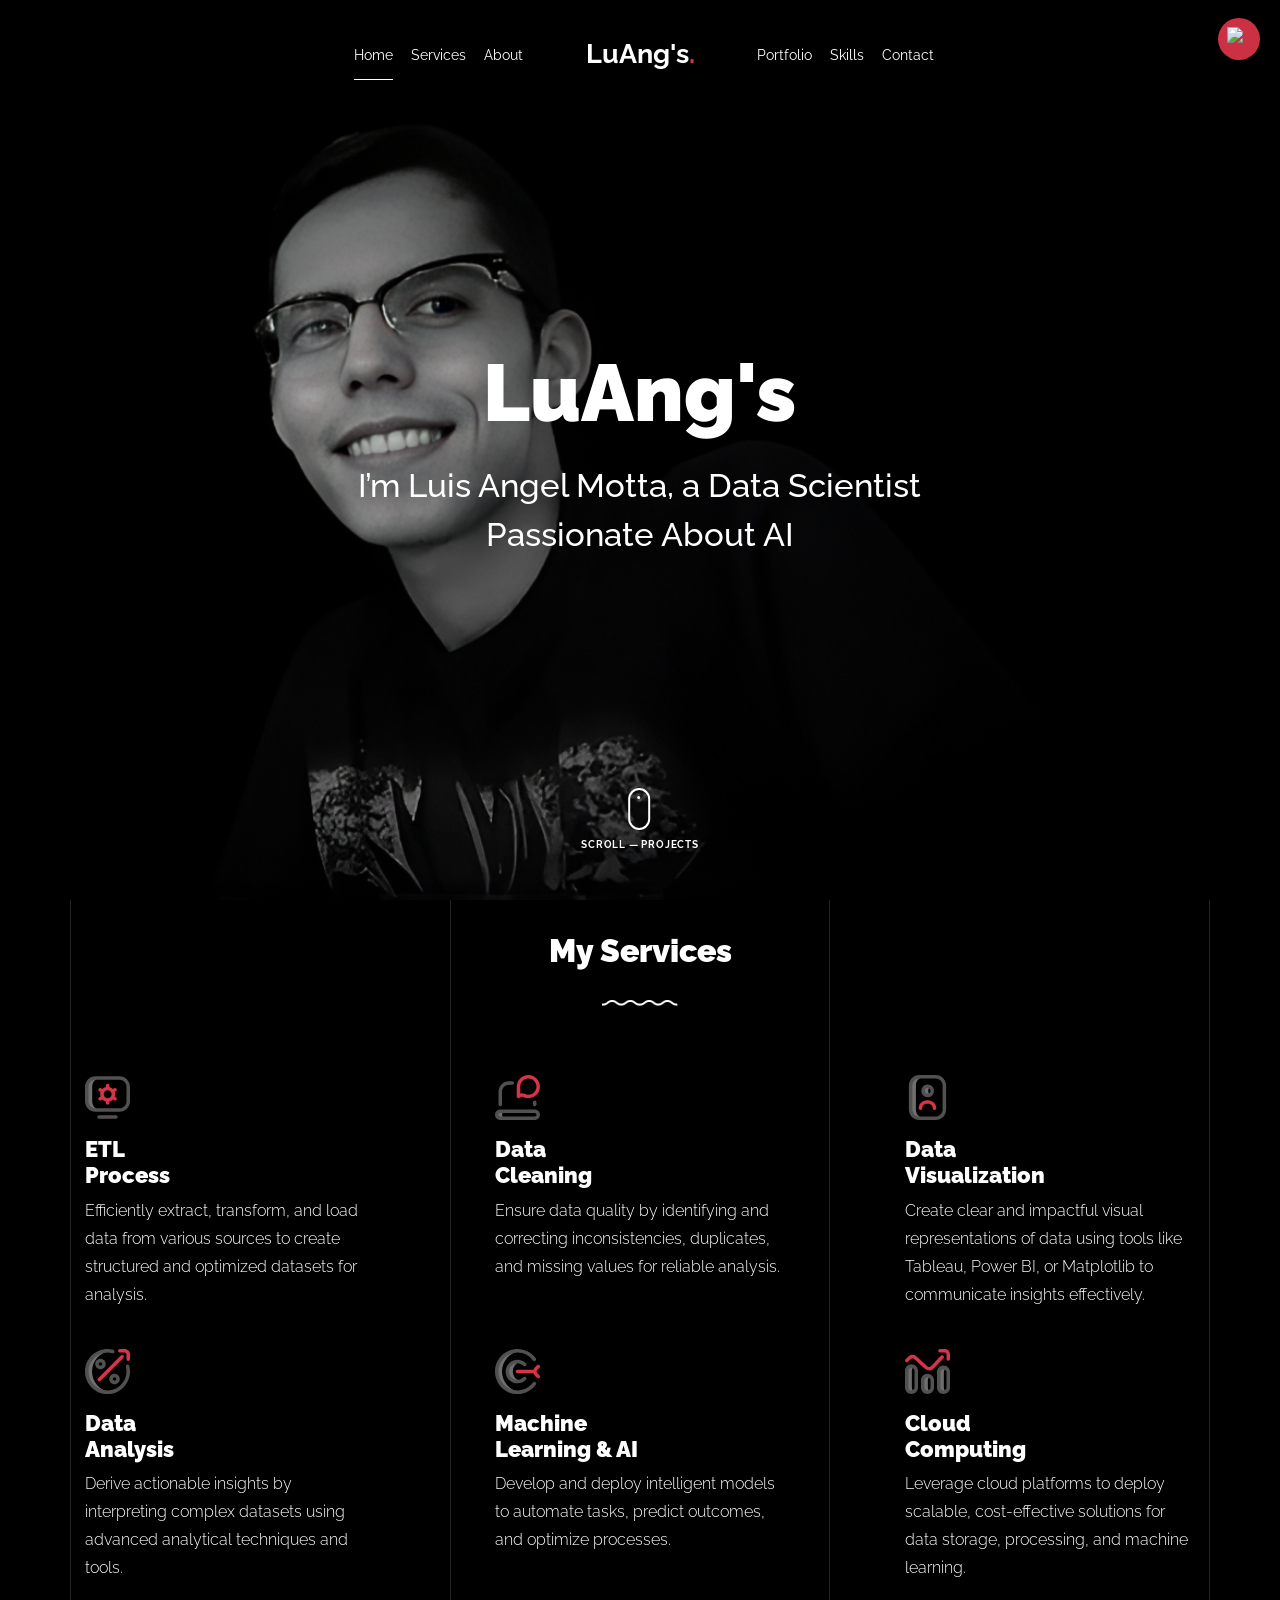
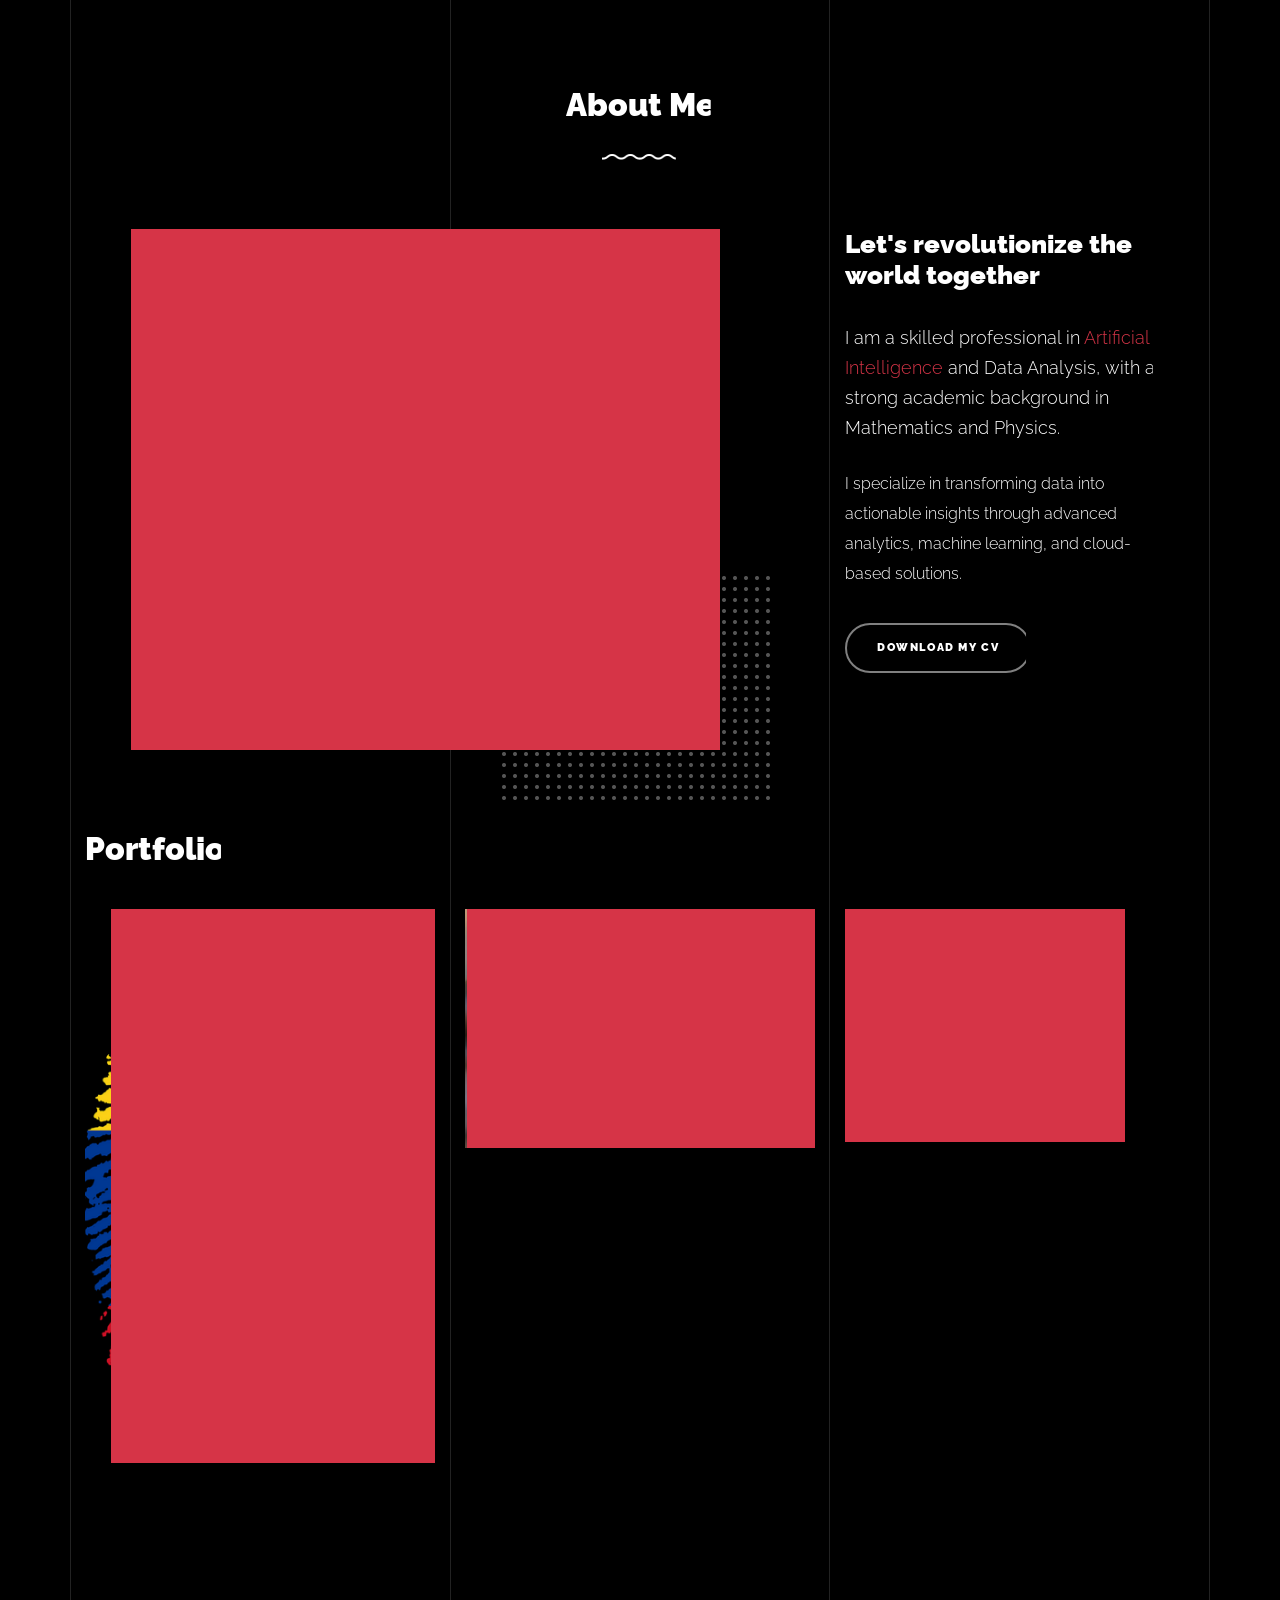
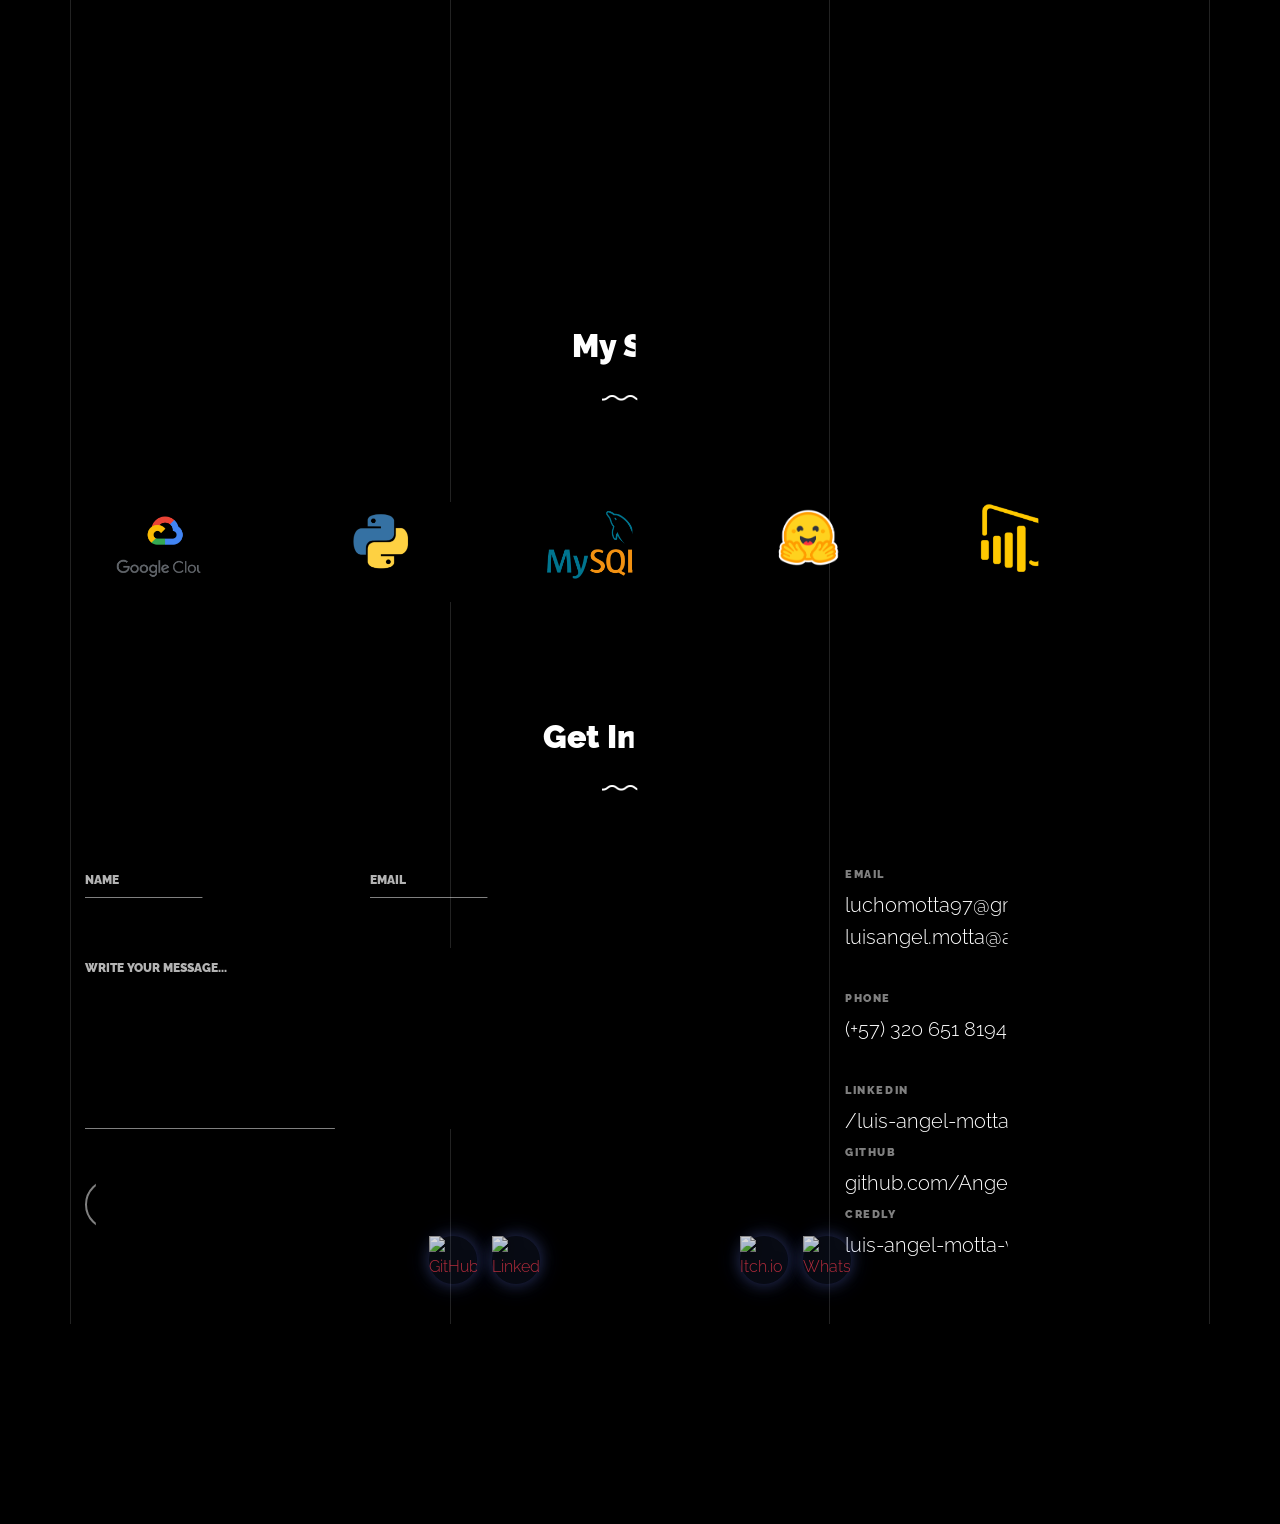
==== commit 3a19c98a: "Portfolio redesign with a focus on Game Development and 3D Design: elegant carousel, glowing icons, " ====
--- a/index.html
+++ b/index.html
@@ -81,6 +81,12 @@
       </nav>
       <!-- END nav -->
 
+      <!-- Portfolio Toggle Switch -->
+      <button class="portfolio-toggle" onclick="window.location.href='gamedev.html'" title="Switch to Game Dev Portfolio">
+        <img src="https://img.icons8.com/small/32/box.png" alt="Data Science" class="toggle-icon">
+      </button>
+      <!-- END Portfolio Toggle -->
+
       <div class="cover-v1 jarallax" style="background-image: url('images/PerfilPhotoVanilla_enhanced.png');" id="home-section">
         <div class="container">
           <div class="row align-items-center">
@@ -102,6 +108,27 @@
         </a>
 
       </div>
+
+      <!-- Social Icons -->
+      <div class="hero-social-icons">
+        <div class="social-left">
+          <a href="https://github.com/angelmv97" target="_blank" class="social-icon" title="GitHub">
+            <img src="https://img.icons8.com/fluency/48/github.png" alt="GitHub">
+          </a>
+          <a href="https://www.linkedin.com/in/luangmv-developer/" target="_blank" class="social-icon" title="LinkedIn">
+            <img src="https://img.icons8.com/plumpy/48/linkedin.png" alt="LinkedIn">
+          </a>
+        </div>
+        <div class="social-right">
+          <a href="https://angelmv97.itch.io/" target="_blank" class="social-icon" title="Itch.io">
+            <img src="https://img.icons8.com/pulsar-line/48/itch-io.png" alt="Itch.io">
+          </a>
+          <a href="https://wa.me/573206518194" target="_blank" class="social-icon" title="WhatsApp">
+            <img src="https://img.icons8.com/material-two-tone/48/whatsapp--v1.png" alt="WhatsApp">
+          </a>
+        </div>
+      </div>
+      <!-- END Social Icons -->
       <!-- END .cover-v1 -->
 
 
--- a/css/style.css
+++ b/css/style.css
@@ -58,7 +58,7 @@
 }
 
 .unslate_co--site-inner {
-  margin-bottom: 400px;
+  margin-bottom: 200px;
   position: relative;
   width: 100%;
   z-index: 1;
@@ -79,7 +79,7 @@
   right: 0;
   bottom: 0px;
   z-index: -1;
-  height: 400px;
+  height: 200px;
 }
 
 @media (max-width: 991.98px) {
@@ -1152,7 +1152,11 @@
 }
 
 .unslate_co--section {
-  padding: 3.5rem 0;
+  padding: 2rem 0;
+}
+ 
+.logo-v1.gsap-reveal .img-fluid {
+  width: 60%;
 }
 
 @media (max-width: 767.98px) {
@@ -1966,3 +1970,501 @@
 .gsap-reveal-img .reveal-wrap .reveal-content .portfolio-item-content h3 {
   margin-bottom: 10px;
 }
+
+/* Portfolio Toggle Button */
+.portfolio-toggle {
+  position: fixed;
+  top: 18px;
+  right: 20px;
+  z-index: 9999;
+  width: 42px;
+  height: 42px;
+  border-radius: 50%;
+  background: rgba(214, 52, 71, 0.95);
+  border: none;
+  cursor: pointer;
+  display: flex;
+  align-items: center;
+  justify-content: center;
+  transition: all 0.3s ease;
+  box-shadow: 0 4px 15px rgba(0, 0, 0, 0.4);
+  padding: 0;
+}
+
+.portfolio-toggle:hover {
+  background: rgba(214, 52, 71, 1);
+  transform: translateY(-2px) scale(1.05);
+  box-shadow: 0 6px 20px rgba(214, 52, 71, 0.6);
+}
+
+.portfolio-toggle:active {
+  transform: translateY(0) scale(0.98);
+}
+
+.portfolio-toggle .toggle-icon {
+  width: 24px;
+  height: 24px;
+  display: block;
+}
+
+/* Hero Social Icons */
+.hero-social-icons {
+  position: absolute;
+  bottom: 40px;
+  left: 50%;
+  transform: translateX(-50%);
+  display: flex;
+  align-items: center;
+  justify-content: center;
+  gap: 200px;
+  z-index: 50;
+}
+
+.social-left,
+.social-right {
+  display: flex;
+  gap: 15px;
+  align-items: center;
+}
+
+.hero-social-icons .social-icon {
+  display: inline-flex;
+  align-items: center;
+  justify-content: center;
+  width: 48px;
+  height: 48px;
+  transition: all 0.3s ease;
+  opacity: 0.85;
+  text-decoration: none;
+  border-radius: 50%;
+  background: rgba(102, 126, 234, 0.1);
+  box-shadow: 0 0 15px rgba(102, 126, 234, 0.4), 
+              0 0 30px rgba(102, 126, 234, 0.2);
+}
+
+.hero-social-icons .social-icon:hover {
+  opacity: 1;
+  transform: translateY(-5px) scale(1.1);
+  background: rgba(102, 126, 234, 0.2);
+  box-shadow: 0 0 20px rgba(102, 126, 234, 0.6), 
+              0 0 40px rgba(102, 126, 234, 0.4),
+              0 0 60px rgba(102, 126, 234, 0.2);
+}
+
+.hero-social-icons .social-icon img {
+  width: 48px;
+  height: 48px;
+  filter: drop-shadow(0 2px 8px rgba(0, 0, 0, 0.4));
+  display: block;
+}
+
+/* Adjust mouse-wrap positioning */
+.cover-v1 .mouse-wrap {
+  position: absolute;
+  bottom: 40px;
+  left: 50%;
+  transform: translateX(-50%);
+  z-index: 60;
+}
+
+/* Responsive adjustments */
+@media (max-width: 991.98px) {
+  .hero-social-icons {
+    gap: 30px;
+    bottom: 30px;
+  }
+
+  .social-left,
+  .social-right {
+    gap: 12px;
+  }
+
+  .hero-social-icons .social-icon,
+  .hero-social-icons .social-icon img {
+    width: 40px;
+    height: 40px;
+  }
+
+  .cover-v1 .mouse-wrap {
+    bottom: 30px;
+  }
+}
+
+@media (max-width: 767.98px) {
+  .portfolio-toggle {
+    top: 15px;
+    right: 15px;
+    width: 38px;
+    height: 38px;
+  }
+
+  .portfolio-toggle .toggle-icon {
+    width: 22px;
+    height: 22px;
+  }
+
+  .hero-social-icons {
+    gap: 20px;
+    bottom: 25px;
+  }
+
+  .social-left,
+  .social-right {
+    gap: 10px;
+  }
+
+  .hero-social-icons .social-icon,
+  .hero-social-icons .social-icon img {
+    width: 36px;
+    height: 36px;
+  }
+
+  .cover-v1 .mouse-wrap {
+    bottom: 25px;
+  }
+}
+
+@media (max-width: 575.98px) {
+  .hero-social-icons {
+    flex-direction: column;
+    gap: 15px;
+    bottom: 20px;
+  }
+
+  .social-left,
+  .social-right {
+    gap: 15px;
+  }
+
+  .hero-social-icons .social-icon,
+  .hero-social-icons .social-icon img {
+    width: 32px;
+    height: 32px;
+  }
+
+  .cover-v1 .mouse-wrap {
+    bottom: 80px;
+  }
+}
+
+/* Skills Section Badges */
+.skills-list {
+  display: flex;
+  flex-wrap: wrap;
+  justify-content: center;
+  gap: 15px;
+  padding: 20px 0;
+}
+
+.skill-badge {
+  display: inline-block;
+  padding: 12px 24px;
+  background: linear-gradient(135deg, #667eea 0%, #764ba2 100%);
+  color: #fff;
+  border-radius: 25px;
+  font-size: 14px;
+  font-weight: 500;
+  letter-spacing: 0.5px;
+  text-transform: uppercase;
+  transition: all 0.3s ease;
+  box-shadow: 0 4px 15px rgba(102, 126, 234, 0.3);
+}
+
+.skill-badge:hover {
+  transform: translateY(-3px);
+  box-shadow: 0 6px 20px rgba(102, 126, 234, 0.4);
+  background: linear-gradient(135deg, #764ba2 0%, #667eea 100%);
+}
+
+@media (max-width: 767.98px) {
+  .skill-badge {
+    padding: 10px 20px;
+    font-size: 13px;
+  }
+  
+  .skills-list {
+    gap: 10px;
+  }
+}
+
+@media (max-width: 575.98px) {
+  .skill-badge {
+    padding: 8px 16px;
+    font-size: 12px;
+  }
+  
+  .skills-list {
+    gap: 8px;
+  }
+}
+
+/* Portfolio Carousel Styles */
+.portfolio-carousel-wrapper {
+  position: relative;
+  padding: 40px 0;
+}
+
+.portfolio-slide {
+  padding: 20px;
+}
+
+.portfolio-image-wrapper {
+  position: relative;
+  overflow: hidden;
+  border-radius: 15px;
+  box-shadow: 0 10px 40px rgba(0, 0, 0, 0.3);
+  transition: all 0.4s ease;
+}
+
+.portfolio-image-wrapper:hover {
+  transform: translateY(-10px);
+  box-shadow: 0 15px 50px rgba(102, 126, 234, 0.4);
+}
+
+.portfolio-image-wrapper img {
+  width: 100%;
+  height: auto;
+  display: block;
+  transition: transform 0.4s ease;
+}
+
+.portfolio-image-wrapper:hover img {
+  transform: scale(1.05);
+}
+
+.project-links {
+  position: absolute;
+  bottom: 20px;
+  left: 20px;
+  right: 20px;
+  display: flex;
+  gap: 10px;
+  opacity: 0;
+  transform: translateY(20px);
+  transition: all 0.4s ease;
+}
+
+.portfolio-image-wrapper:hover .project-links {
+  opacity: 1;
+  transform: translateY(0);
+}
+
+.project-link {
+  display: inline-flex;
+  align-items: center;
+  gap: 8px;
+  padding: 10px 20px;
+  background: rgba(102, 126, 234, 0.95);
+  color: #fff;
+  text-decoration: none;
+  border-radius: 25px;
+  font-size: 13px;
+  font-weight: 500;
+  transition: all 0.3s ease;
+  backdrop-filter: blur(10px);
+}
+
+.project-link:hover {
+  background: rgba(118, 75, 162, 0.95);
+  transform: translateY(-2px);
+  color: #fff;
+}
+
+.portfolio-content {
+  padding-left: 30px;
+}
+
+.project-number {
+  display: inline-block;
+  font-size: 14px;
+  color: #667eea;
+  font-weight: 700;
+  letter-spacing: 2px;
+  margin-bottom: 10px;
+}
+
+.project-title {
+  font-size: 32px;
+  font-weight: 700;
+  color: #fff;
+  margin-bottom: 20px;
+  line-height: 1.2;
+}
+
+.project-intro {
+  font-size: 16px;
+  line-height: 1.8;
+  margin-bottom: 15px;
+  color: rgba(255, 255, 255, 0.9);
+}
+
+.project-description {
+  font-size: 15px;
+  line-height: 1.7;
+  margin-bottom: 20px;
+  color: rgba(255, 255, 255, 0.8);
+}
+
+.project-features {
+  margin-bottom: 20px;
+}
+
+.project-features h4 {
+  font-size: 18px;
+  font-weight: 600;
+  color: #667eea;
+  margin-bottom: 12px;
+}
+
+.project-features ul {
+  list-style: none;
+  padding-left: 0;
+  margin: 0;
+}
+
+.project-features ul li {
+  font-size: 14px;
+  line-height: 1.8;
+  color: rgba(255, 255, 255, 0.85);
+  padding-left: 25px;
+  position: relative;
+  margin-bottom: 8px;
+}
+
+.project-features ul li:before {
+  content: "▸";
+  position: absolute;
+  left: 0;
+  color: #667eea;
+  font-weight: bold;
+}
+
+.project-tech {
+  font-size: 13px;
+  color: rgba(255, 255, 255, 0.7);
+  font-style: italic;
+  margin-top: 15px;
+}
+
+/* Portfolio Navigation */
+.portfolio-nav {
+  display: flex;
+  justify-content: center;
+  gap: 15px;
+  margin-top: 40px;
+}
+
+.portfolio-prev,
+.portfolio-next {
+  width: 50px;
+  height: 50px;
+  border: none;
+  background: linear-gradient(135deg, #667eea 0%, #764ba2 100%);
+  color: #fff;
+  border-radius: 50%;
+  cursor: pointer;
+  transition: all 0.3s ease;
+  display: flex;
+  align-items: center;
+  justify-content: center;
+  font-size: 24px;
+  box-shadow: 0 4px 15px rgba(102, 126, 234, 0.3);
+}
+
+.portfolio-prev:hover,
+.portfolio-next:hover {
+  transform: translateY(-3px);
+  box-shadow: 0 6px 20px rgba(102, 126, 234, 0.5);
+  background: linear-gradient(135deg, #764ba2 0%, #667eea 100%);
+}
+
+.portfolio-prev:active,
+.portfolio-next:active {
+  transform: translateY(-1px);
+}
+
+/* Responsive Styles for Portfolio Carousel */
+@media (max-width: 991.98px) {
+  .portfolio-content {
+    padding-left: 0;
+    padding-top: 20px;
+  }
+
+  .project-title {
+    font-size: 28px;
+  }
+
+  .project-intro {
+    font-size: 15px;
+  }
+}
+
+@media (max-width: 767.98px) {
+  .portfolio-slide {
+    padding: 10px;
+  }
+
+  .project-title {
+    font-size: 24px;
+  }
+
+  .project-intro,
+  .project-description {
+    font-size: 14px;
+  }
+
+  .project-features ul li {
+    font-size: 13px;
+  }
+
+  .portfolio-prev,
+  .portfolio-next {
+    width: 45px;
+    height: 45px;
+    font-size: 20px;
+  }
+}
+
+@media (max-width: 575.98px) {
+  .project-title {
+    font-size: 22px;
+  }
+
+  .project-number {
+    font-size: 12px;
+  }
+
+  .portfolio-nav {
+    margin-top: 30px;
+  }
+
+  .project-link {
+    padding: 8px 15px;
+    font-size: 12px;
+  }
+}
+
+/* Portfolio Carousel Dots Customization */
+.portfolio-carousel .owl-dots {
+  text-align: center;
+  margin-top: 30px;
+}
+
+.portfolio-carousel .owl-dot {
+  display: inline-block;
+  width: 12px;
+  height: 12px;
+  margin: 0 6px;
+  background: rgba(255, 255, 255, 0.3);
+  border-radius: 50%;
+  transition: all 0.3s ease;
+}
+
+.portfolio-carousel .owl-dot.active,
+.portfolio-carousel .owl-dot:hover {
+  background: linear-gradient(135deg, #667eea 0%, #764ba2 100%);
+  transform: scale(1.2);
+  box-shadow: 0 0 10px rgba(102, 126, 234, 0.6);
+}
+
+
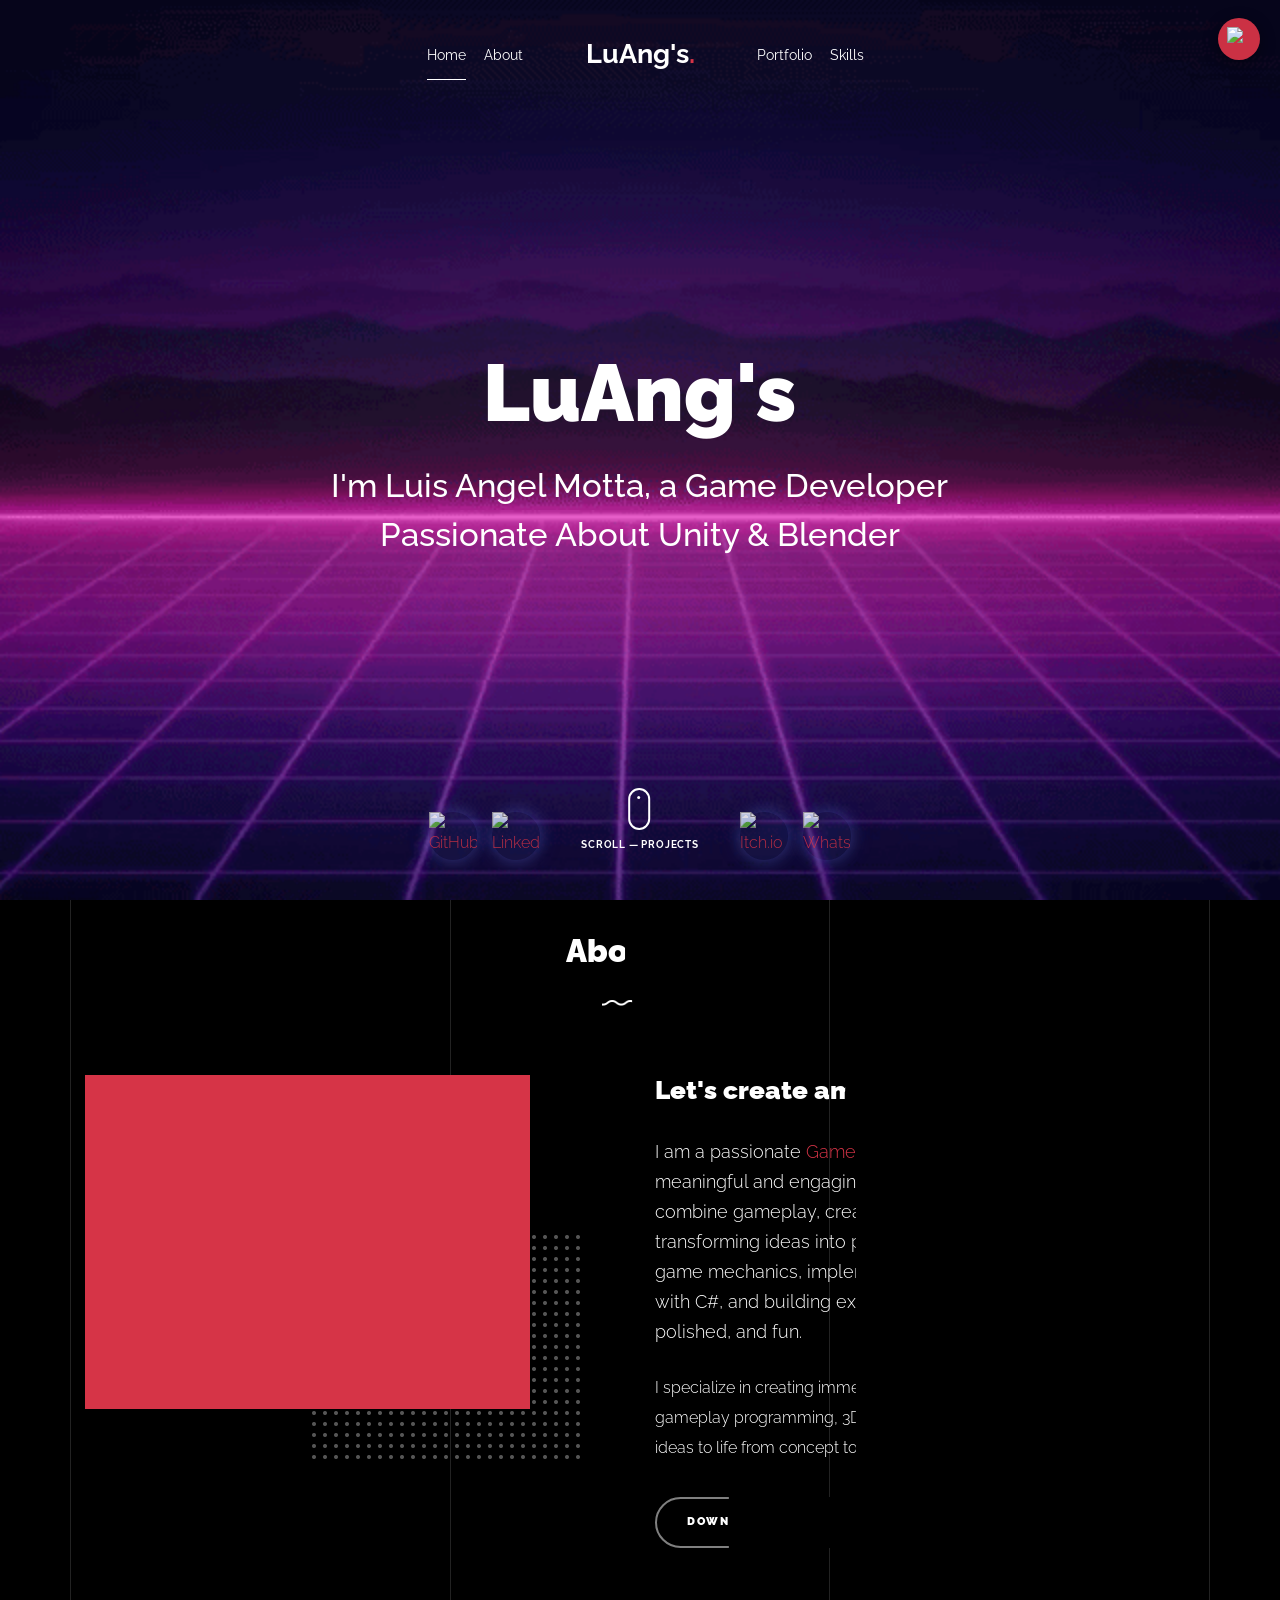
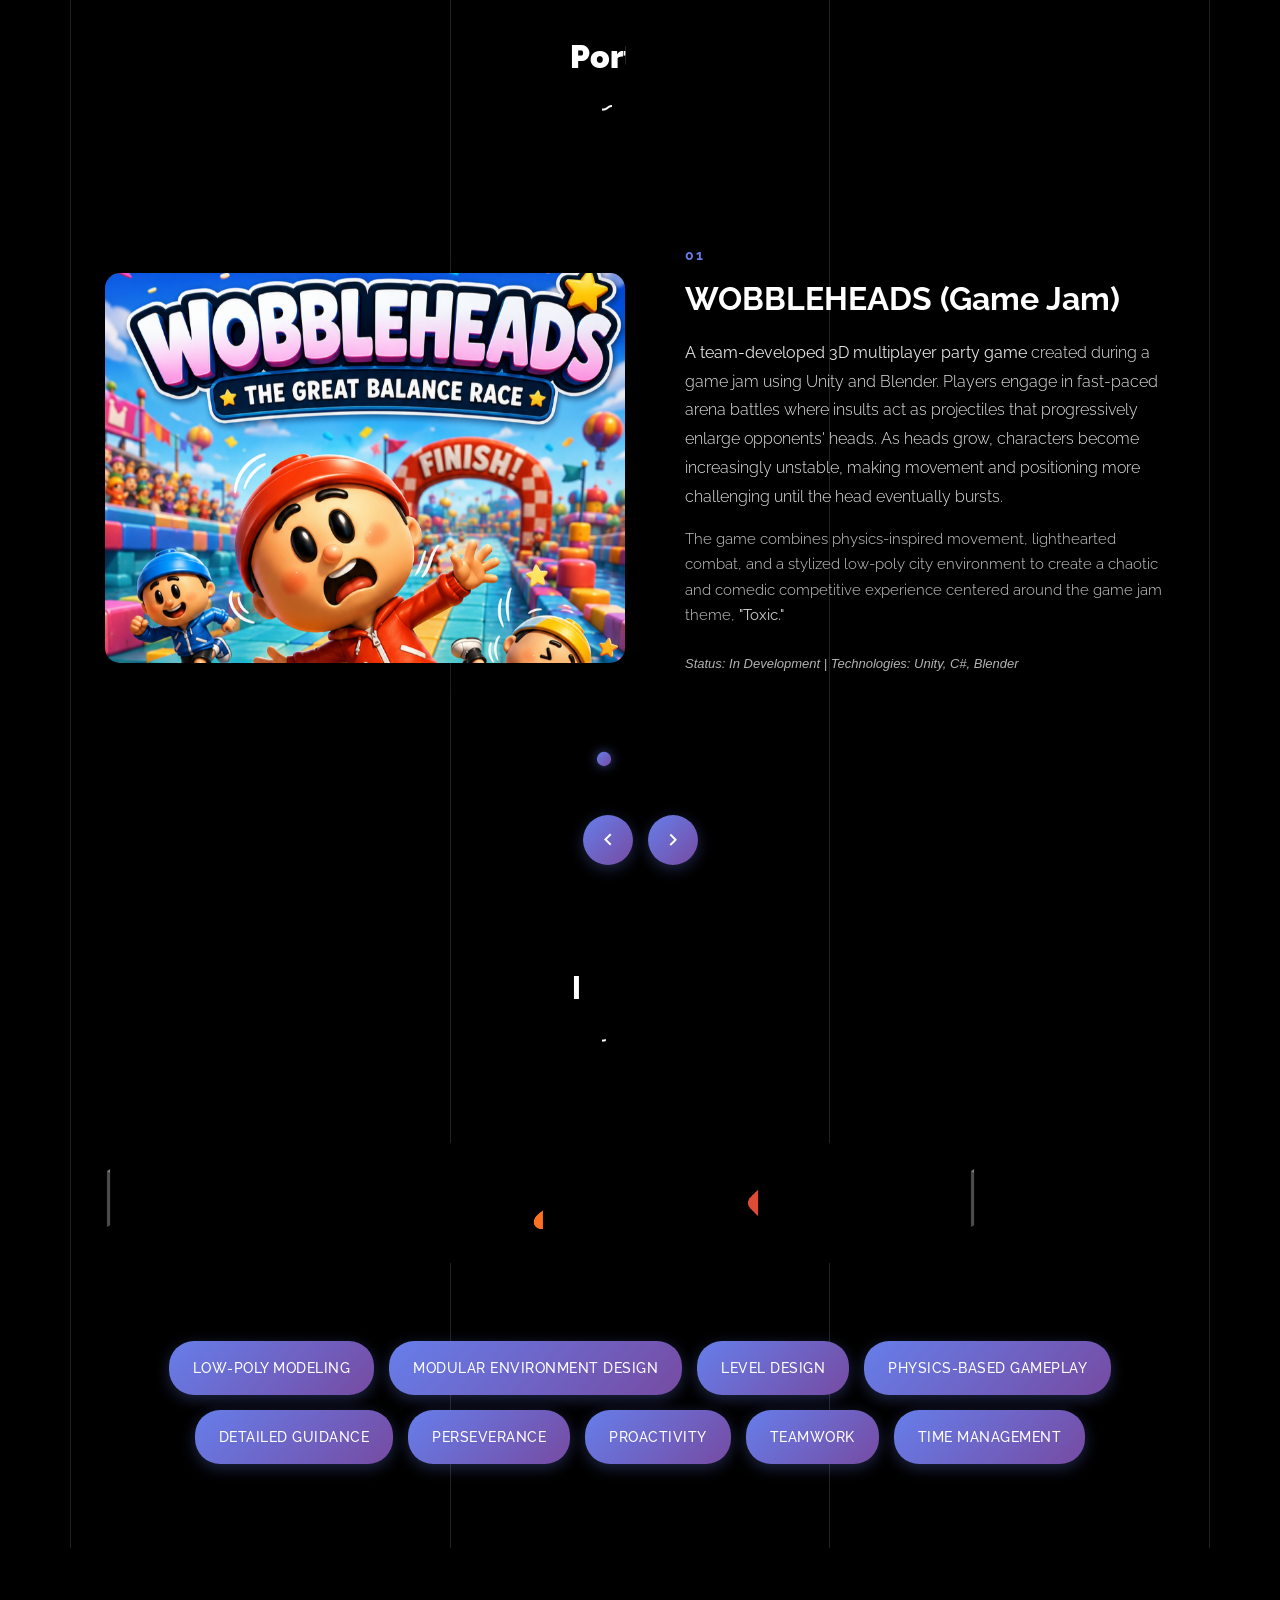
==== commit d2955df3: "Reorganization: Game Dev as the main page (index.html) and Data Science as an alternative (datascien" ====
--- a/index.html
+++ b/index.html
@@ -1,12 +1,12 @@
 <!doctype html>
 <html lang="en">
   <head>
-    <title>Luang's &dash; Personal portfolio</title>
+    <title>LuAng's &dash; Game Developer Portfolio</title>
     <meta charset="utf-8">
     <meta name="viewport" content="width=device-width, initial-scale=1, shrink-to-fit=no">
 
     <meta name="description" content="">
-    <meta name="keywords" content="html, css, javascript, jquery">
+    <meta name="keywords" content="unity, blender, game development, 3d modeling, c#">
     <meta name="author" content="">
 
     <link rel="stylesheet" href="css/vendor/icomoon/style.css">
@@ -56,7 +56,6 @@
             <div class="col-md-5 text-right">
               <ul class="site-nav-ul js-clone-nav text-left d-none d-lg-inline-block">
                 <li><a href="#home-section" class="nav-link">Home</a></li>
-                <li><a href="#services-section" class="nav-link">Services</a></li>
                 <li><a href="#about-section" class="nav-link">About</a></li>
               </ul>
             </div>
@@ -67,7 +66,6 @@
               <ul class="site-nav-ul js-clone-nav text-left d-none d-lg-inline-block">
                 <li><a href="#portfolio-section" class="nav-link">Portfolio</a></li>
                 <li><a href="#skills-section" class="nav-link">Skills</a></li>
-                <li><a href="#contact-section" class="nav-link">Contact</a></li>
               </ul>
 
               <ul class="site-nav-ul-none-onepage text-right d-inline-block d-lg-none">
@@ -82,18 +80,18 @@
       <!-- END nav -->
 
       <!-- Portfolio Toggle Switch -->
-      <button class="portfolio-toggle" onclick="window.location.href='gamedev.html'" title="Switch to Game Dev Portfolio">
+      <button class="portfolio-toggle" onclick="window.location.href='datascience.html'" title="Switch to Data Science Portfolio">
         <img src="https://img.icons8.com/small/32/box.png" alt="Data Science" class="toggle-icon">
       </button>
       <!-- END Portfolio Toggle -->
 
-      <div class="cover-v1 jarallax" style="background-image: url('images/PerfilPhotoVanilla_enhanced.png');" id="home-section">
+      <div class="cover-v1 jarallax" style="background-image: url('images/gamedev/hero-bg.gif');" id="home-section">
         <div class="container">
           <div class="row align-items-center">
               
             <div class="col-md-7 mx-auto text-center">
               <h1 class="heading gsap-reveal-hero">LuAng's</h1>
-              <h2 class="subheading gsap-reveal-hero">I’m Luis Angel Motta, a Data Scientist Passionate About AI</h2>
+              <h2 class="subheading gsap-reveal-hero">I'm Luis Angel Motta, a Game Developer Passionate About Unity & Blender</h2>
             </div>
 
           </div>
@@ -107,103 +105,31 @@
           <span class="mouse-label">Scroll &mdash; Projects</span>
         </a>
 
+        <!-- Social Icons -->
+        <div class="hero-social-icons">
+          <div class="social-left">
+            <a href="https://github.com/angelmv97" target="_blank" class="social-icon" title="GitHub">
+              <img src="https://img.icons8.com/sf-regular-filled/48/github.png" alt="GitHub">
+            </a>
+            <a href="https://www.linkedin.com/in/luangmv-developer/" target="_blank" class="social-icon" title="LinkedIn">
+              <img src="https://img.icons8.com/plumpy/48/linkedin.png" alt="LinkedIn">
+            </a>
+          </div>
+          <div class="social-right">
+            <a href="https://angelmv97.itch.io/" target="_blank" class="social-icon" title="Itch.io">
+              <img src="https://img.icons8.com/pulsar-line/48/itch-io.png" alt="Itch.io">
+            </a>
+            <a href="https://wa.me/573206518194" target="_blank" class="social-icon" title="WhatsApp">
+              <img src="https://img.icons8.com/material-two-tone/48/whatsapp--v1.png" alt="WhatsApp">
+            </a>
+          </div>
+        </div>
+        <!-- END Social Icons -->
+
       </div>
-
-      <!-- Social Icons -->
-      <div class="hero-social-icons">
-        <div class="social-left">
-          <a href="https://github.com/angelmv97" target="_blank" class="social-icon" title="GitHub">
-            <img src="https://img.icons8.com/fluency/48/github.png" alt="GitHub">
-          </a>
-          <a href="https://www.linkedin.com/in/luangmv-developer/" target="_blank" class="social-icon" title="LinkedIn">
-            <img src="https://img.icons8.com/plumpy/48/linkedin.png" alt="LinkedIn">
-          </a>
-        </div>
-        <div class="social-right">
-          <a href="https://angelmv97.itch.io/" target="_blank" class="social-icon" title="Itch.io">
-            <img src="https://img.icons8.com/pulsar-line/48/itch-io.png" alt="Itch.io">
-          </a>
-          <a href="https://wa.me/573206518194" target="_blank" class="social-icon" title="WhatsApp">
-            <img src="https://img.icons8.com/material-two-tone/48/whatsapp--v1.png" alt="WhatsApp">
-          </a>
-        </div>
-      </div>
-      <!-- END Social Icons -->
       <!-- END .cover-v1 -->
 
 
-      <div class="unslate_co--section" id="services-section">
-        <div class="container">
-      
-          <div class="section-heading-wrap text-center mb-5">
-            <h2 class="heading-h2 text-center divider"><span class="gsap-reveal">My Services</span></h2>
-            <span class="gsap-reveal"><img src="images/divider.png" alt="divider" width="76"></span>
-          </div>
-      
-          <div class="row gutter-v3">
-            <div class="col-md-6 col-lg-4 mb-4">
-              <div class="feature-v1" data-aos="fade-up" data-aos-delay="0">
-                <div class="wrap-icon mb-3">
-                  <img src="images/svg/001-options.svg" alt="Image" width="45">
-                </div>
-                <h3>ETL <br> Process</h3>
-                <p>Efficiently extract, transform, and load data from various sources to create structured and optimized datasets for
-                analysis. </p>
-              </div>
-            </div>
-            <div class="col-md-6 col-lg-4 mb-4">
-              <div class="feature-v1" data-aos="fade-up" data-aos-delay="100">
-                <div class="wrap-icon mb-3">
-                  <img src="images/svg/002-chat.svg" alt="Icon" width="45">
-                </div>
-                <h3>Data <br> Cleaning</h3>
-                <p>Ensure data quality by identifying and correcting inconsistencies, duplicates, and missing values for reliable analysis. </p>
-              </div>
-            </div>
-            <div class="col-md-6 col-lg-4 mb-4">
-              <div class="feature-v1" data-aos="fade-up" data-aos-delay="200">
-                <div class="wrap-icon mb-3">
-                  <img src="images/svg/003-contact-book.svg" alt="Image" class="img-fluid" width="45">
-                </div>
-                <h3>Data <br> Visualization</h3>
-                <p>Create clear and impactful visual representations of data using tools like Tableau, Power BI, or Matplotlib to
-                  communicate insights effectively. </p>
-              </div>
-            </div>
-      
-            <div class="col-md-6 col-lg-4 mb-4">
-              <div class="feature-v1" data-aos="fade-up" data-aos-delay="0">
-                <div class="wrap-icon mb-3">
-                  <img src="images/svg/004-percentage.svg" alt="Image" width="45">
-                </div>
-                <h3>Data <br> Analysis</h3>
-                <p>Derive actionable insights by interpreting complex datasets using advanced analytical techniques and tools. </p>
-              </div>
-            </div>
-            <div class="col-md-6 col-lg-4 mb-4">
-              <div class="feature-v1" data-aos="fade-up" data-aos-delay="100">
-                <div class="wrap-icon mb-3">
-                  <img src="images/svg/006-goal.svg" alt="Image" width="45">
-                </div>
-                <h3>Machine <br> Learning & AI</h3>
-                <p>Develop and deploy intelligent models to automate tasks, predict outcomes, and optimize processes.</p>
-              </div>
-            </div>
-            <div class="col-md-6 col-lg-4 mb-4">
-              <div class="feature-v1" data-aos="fade-up" data-aos-delay="200">
-                <div class="wrap-icon mb-3">
-                  <img src="images/svg/005-line-chart.svg" alt="Image" width="45">
-                </div>
-                <h3>Cloud <br> Computing</h3>
-                <p>Leverage cloud platforms to deploy scalable, cost-effective solutions for data storage, processing, and machine learning. </p>
-              </div>
-            </div>
-      
-          </div>
-        </div>
-      </div>
-      
-      
       <div class="unslate_co--section" id="about-section">
         <div class="container">
       
@@ -216,16 +142,17 @@
       
       
           <div class="row mt-5 justify-content-between">
-            <div class="col-lg-7 mb-5 mb-lg-0">
+            <div class="col-lg-5 mb-5 mb-lg-0">
               <figure class="dotted-bg gsap-reveal-img ">
-                <img src="images/coverVanilla2_enhanced.png" alt="Image" class="img-fluid">
+                <img src="images/gamedev/gamedev-about.jpg" alt="Image" class="img-fluid">
               </figure>
             </div>
-            <div class="col-lg-4 pr-lg-5">
-              <h3 class="mb-4 heading-h3"><span class="gsap-reveal">Let's revolutionize the world together</span></h3>
-              <p class="lead gsap-reveal">I am a skilled professional in <a href="#">Artificial Intelligence</a> and Data Analysis, with a strong academic background in Mathematics and Physics.</p>
-              <p class="mb-4 gsap-reveal">I specialize in transforming data into actionable insights through advanced analytics, machine learning, and cloud-based solutions.</p>
-              <p class="gsap-reveal"><a href="https://alumnosviu-my.sharepoint.com/:b:/g/personal/luisangel_motta_alumnos_viu_es/Eac02xHaSYxMqa6Fw7iuwlIBOPvDxHABNlICC0h5Xk8oLg?e=oNVeAW" class="btn btn-outline-pill btn-custom-light">Download my CV</a></p>
+            <div class="col-lg-6 pr-lg-5">
+              <h3 class="mb-4 heading-h3"><span class="gsap-reveal">Let's create amazing games together</span></h3>
+              <p class="lead gsap-reveal">I am a passionate <a href="#">Game Developer</a> about creating meaningful and engaging interactive experiences that combine gameplay, creativity, and problem-solving.
+                I enjoy transforming ideas into playable prototypes by designing game mechanics, implementing gameplay systems in Unity with C#, and building experiences that are intuitive, polished, and fun.</p>
+              <p class="mb-4 gsap-reveal">I specialize in creating immersive gaming experiences through gameplay programming, 3D modeling, and level design, bringing ideas to life from concept to playable reality.</p>
+              <p class="gsap-reveal"><a href="https://docs.google.com/document/d/1nsdhIzpM49QD8hwDb-x5BJrhUKglT2didNqhQIZ9vAE/edit?usp=drive_link" class="btn btn-outline-pill btn-custom-light">Download my CV</a></p>
             </div>
           </div>
         </div>
@@ -239,197 +166,166 @@
           <div class="relative"><div class="loader-portfolio-wrap"><div class="loader-portfolio"></div></div> </div>
           <div id="portfolio-single-holder"></div>
 
+          <div class="section-heading-wrap text-center mb-5">
+            <h2 class="heading-h2 text-center divider"><span class="gsap-reveal">Portfolio</span></h2>
+            <span class="gsap-reveal"><img src="images/divider.png" alt="divider" width="76"></span>
+          </div>
+
           <div class="portfolio-wrapper">
 
-            <div class="d-flex align-items-center mb-4 gsap-reveal gsap-reveal-filter">
-              <h2 class="mr-auto heading-h2"><span class="gsap-reveal">Portfolio</span></h2>
-
-              <!-- <a href="#" class="text-white js-filter d-inline-block d-lg-none">Filter</a>
-              
-              <div class="filter-wrap">
-                <div class="filter ml-auto" id="filters">
-                  <a href="#" class="active" data-filter="*">All</a>
-                  <a href="#" data-filter=".web">Web</a>
-                  <a href="#" data-filter=".branding">Branding</a>
-                  <a href="#" data-filter=".illustration">Illustration</a>
-                  <a href="#" data-filter=".packaging">Packaging</a>
-                </div>
-              </div> -->
-            </div>
-
 
             
-            <div id="posts" class="row gutter-isotope-item">
-              <div class="item web branding col-sm-6 col-md-6 col-lg-4 isotope-mb-2">
-                <a href="https://github.com/AngelMV97/Master-en-Inteligencia-Artificial/blob/main/01MAIR-Python-para-IA/Seguridad_en_Colombia_Proyecto_final.ipynb"
-                  class="portfolio-item isotope-item gsap-reveal-img" data-id="1">
-                  <div class="overlay">
-                    <span class="wrap-icon icon-link2"></span>
-                    <div class="portfolio-item-content">
-                      <h3>Security in Colombia</h3>
-                      <p>This project focuses on addressing a specific problem through advanced statistical analysis, aiming to extract
-                      meaningful insights and drive data-informed decision-making. Various statistical techniques were employed to analyze the
-                      dataset, identify patterns, and validate hypotheses.</p>
-                      <p>Key outcomes:</p>
-                      <ul>
-                        <li>Utilized descriptive and inferential statistical methods to explore and interpret data.</li>
-                        <li>Applied techniques such as hypothesis testing, regression analysis, and variance analysis to identify key factors
-                        influencing the problem.</li>
-                        <li>Delivered actionable insights that enhanced understanding and guided further AI-driven solutions.</li>
-                      </ul>
+            <!-- Portfolio Carousel -->
+            <div class="portfolio-carousel-wrapper">
+              <div class="owl-carousel portfolio-carousel">
+                
+                <!-- WOBBLEHEADS Game Jam -->
+                <div class="portfolio-slide">
+                  <div class="row align-items-center">
+                    <div class="col-lg-6 mb-4 mb-lg-0">
+                      <div class="portfolio-image-wrapper">
+                        <img src="images/gamedev/WOBBLEHEAD.png" alt="WOBBLEHEADS Game" class="img-fluid">
+                        <div class="project-links">
+                          <a href="https://github.com/AngelMV97" target="_blank" class="project-link">
+                            <span class="icon-github"></span> GitHub
+                          </a>
+                        </div>
+                      </div>
+                    </div>
+                    <div class="col-lg-6">
+                      <div class="portfolio-content">
+                        <span class="project-number">01</span>
+                        <h3 class="project-title">WOBBLEHEADS (Game Jam)</h3>
+                        <p class="project-intro"><strong>A team-developed 3D multiplayer party game</strong> created during a game jam using Unity and Blender. Players engage in fast-paced arena battles where insults act as projectiles that progressively enlarge opponents' heads. As heads grow, characters become increasingly unstable, making movement and positioning more challenging until the head eventually bursts.</p>
+                        <p class="project-description">The game combines physics-inspired movement, lighthearted combat, and a stylized low-poly city environment to create a chaotic and comedic competitive experience centered around the game jam theme, <strong>"Toxic."</strong></p>
+                        <!-- <div class="project-features">
+                          <h4>Key Features:</h4>
+                          <ul>
+                            <li>Local multiplayer arena gameplay</li>
+                            <li>Unique "insult projectile" mechanic that progressively enlarges opponents' heads</li>
+                            <li>Movement affected by dynamically changing character balance</li>
+                            <li>Physics-inspired gameplay emphasizing positioning and environmental hazards</li>
+                            <li>Stylized low-poly urban environment designed for fast readability</li>
+                          </ul>
+                        </div> -->
+                        <p class="project-tech"><em>Status: In Development | Technologies: Unity, C#, Blender</em></p>
+                      </div>
                     </div>
                   </div>
-                  <img src="images/colombia-security.png" class="lazyload img-fluid" alt="Images" />
-                </a>
+                </div>
+
+                <!-- 3D Environment Design -->
+                <div class="portfolio-slide">
+                  <div class="row align-items-center">
+                    <div class="col-lg-6 mb-4 mb-lg-0">
+                      <div class="portfolio-image-wrapper">
+                        <img src="images/gamedev/3d-design.jpeg" alt="3D Environment Design" class="img-fluid">
+                        <div class="project-links">
+                          <a href="https://github.com/AngelMV97" target="_blank" class="project-link">
+                            <span class="icon-github"></span> GitHub
+                          </a>
+                        </div>
+                      </div>
+                    </div>
+                    <div class="col-lg-6">
+                      <div class="portfolio-content">
+                        <span class="project-number">02</span>
+                        <h3 class="project-title">3D Environment Design (WOBBLEHEADS)</h3>
+                        <p class="project-intro"><strong>Designed, modeled, and optimized the complete playable environment for WOBBLEHEADS</strong> as part of a multidisciplinary game jam team, covering the entire environment production pipeline from blockout and level layout to modular asset creation, material setup, optimization, and Unity integration.</p>
+                        <p class="project-description">The environment represents a stylized urban intersection featuring multiple combat platforms connected by pedestrian crossings, surrounded by buildings, vegetation, and urban props.</p>
+                        <!-- <div class="project-features">
+                          <h4>Responsibilities:</h4>
+                          <ul>
+                            <li>Designed the complete gameplay arena layout based on game design requirements</li>
+                            <li>Modeled the full environment in Blender using a modular low-poly workflow</li>
+                            <li>Created stylized buildings, trees, sidewalks, crosswalks, and urban props</li>
+                            <li>Optimized geometry from <strong>~61k to under 19k triangles</strong> while preserving quality</li>
+                            <li>Balanced gameplay readability with visual appeal for isometric multiplayer camera</li>
+                          </ul>
+                        </div> -->
+                        <p class="project-tech"><em>Technologies: Blender, Unity, Low-poly Modeling, UV Mapping</em></p>
+                      </div>
+                    </div>
+                  </div>
+                </div>
+
+                <!-- Cattle Herding -->
+                <div class="portfolio-slide">
+                  <div class="row align-items-center">
+                    <div class="col-lg-6 mb-4 mb-lg-0">
+                      <div class="portfolio-image-wrapper">
+                        <img src="images/gamedev/cattle-herding.png" alt="Cattle Herding Game" class="img-fluid">
+                        <div class="project-links">
+                          <a href="https://angelmv97.itch.io/cattle-harding-game" target="_blank" class="project-link">
+                            <span class="icon-link2"></span> Play on Itch.io
+                          </a>
+                        </div>
+                      </div>
+                    </div>
+                    <div class="col-lg-6">
+                      <div class="portfolio-content">
+                        <span class="project-number">03</span>
+                        <h3 class="project-title">Cattle Herding</h3>
+                        <p class="project-intro"><strong>Custom gameplay implementation</strong> built with assets from Unity Learn's <em>Basic Gameplay</em> mission. Rather than recreating the tutorial, I developed an original 2-player cattle herding mechanic where players compete to guide wandering animals into a corral by launching herding dogs.</p>
+                        <p class="project-description">This project allowed me to practice <strong>Unity's Input System</strong>, collision handling, <strong>UI management</strong> game state control with Singleton managers, and balancing gameplay mechanics for multiplayer.</p>
+                        <!-- <div class="project-features">
+                          <h4>Key Features:</h4>
+                          <ul>
+                            <li><strong>2-player local multiplayer</strong> using Unity's Input System with independent controls</li>
+                            <li><strong>Dynamic animal spawn system</strong> with random limits and tracking</li>
+                            <li><strong>Collision-based behavior</strong> with cooldown timers to prevent bugs</li>
+                            <li><strong>Random corral spawning</strong> with minimum distance constraints</li>
+                            <li><strong>Real-time UI system</strong> displaying remaining animals and captured count</li>
+                            <li><strong>Singleton-based game management</strong> for centralized state control</li>
+                          </ul>
+                        </div> -->
+                        <p class="project-tech"><em>Technologies: Unity, C#, Input System, UI System</em></p>
+                      </div>
+                    </div>
+                  </div>
+                </div>
+
+                <!-- Plane Programming -->
+                <div class="portfolio-slide">
+                  <div class="row align-items-center">
+                    <div class="col-lg-6 mb-4 mb-lg-0">
+                      <div class="portfolio-image-wrapper">
+                        <img src="images/gamedev/plane-programming.png" alt="Plane Programming" class="img-fluid">
+                        <div class="project-links">
+                          <a href="https://angelmv97.itch.io/plane-game" target="_blank" class="project-link">
+                            <span class="icon-link2"></span> Play on Itch.io
+                          </a>
+                        </div>
+                      </div>
+                    </div>
+                    <div class="col-lg-6">
+                      <div class="portfolio-content">
+                        <span class="project-number">04</span>
+                        <h3 class="project-title">Plane Programming</h3>
+                        <p class="project-intro"><strong>Extended the original Unity Learn challenge</strong> by implementing additional gameplay systems, UI feedback, and physics improvements beyond the tutorial requirements. The objective is to pilot an aircraft through an obstacle course while maintaining controlled flight.</p>
+                        <p class="project-description">Beyond the original challenge, I implemented several gameplay and polish improvements, including a <strong>Game Over UI</strong>, collectible items, <strong>automatic pitch stabilization</strong> when no input is provided, and a <strong>physics-based crash effect</strong> that applies torque to create a more realistic nosedive after colliding with obstacles.</p>
+                        <!-- <div class="project-features">
+                          <h4>Key Features:</h4>
+                          <ul>
+                            <li>Aircraft movement using Unity's Input System</li>
+                            <li>Smooth pitch stabilization for improved flight control</li>
+                            <li>Obstacle collision detection with physics-based crash animation (torque)</li>
+                            <li>Collectible system and Game Over UI</li>
+                            <li>Simple game state management using Singleton-based managers</li>
+                          </ul>
+                        </div> -->
+                        <p class="project-tech"><em>Technologies: Unity 6, C#, Rigidbody Physics, Input System</em></p>
+                      </div>
+                    </div>
+                  </div>
+                </div>
+
               </div>
 
-
-              <div class="item web branding col-sm-6 col-md-6 col-lg-4 isotope-mb-2 ">
-                <a href="https://github.com/AngelMV97/Master-en-Inteligencia-Artificial/blob/main/03MAIR-Algoritmos-de-Optimizacion/RETOS_Algoritmos_LAMV.ipynb" 
-                class="portfolio-item isotope-item gsap-reveal-img" 
-                data-id="1">
-                    <div class="overlay">
-                      <span class="wrap-icon icon-link2"></span>
-                      <div class="portfolio-item-content" id="small">
-                        <h3>8-Queens & Others</h3>
-                        <p>This focuses on optimizing the execution time of various algorithms by analyzing their performance
-                          and implementing enhancements. Through careful evaluation and iterative improvements, significant reductions in
-                          execution times were achieved, showcasing the efficiency of optimized solutions.</p>
-                        <p>Key outcomes:</p>
-                        <ul>
-                          <li>Conducted performance benchmarking for different algorithms.</li>
-                          <li>Identified bottlenecks and implemented optimizations to improve efficiency.</li>
-                          <li>Reduced execution times significantly, highlighting the impact of algorithmic improvements in real-world
-                            scenarios.</li>
-                        </ul>
-                      </div>
-                    </div>
-                    <img src="images/8-queens-challenge.jpg" class="lazyload  img-fluid" alt="Images" />
-                  </a>
-              </div>
-
-              <div class="item web branding col-sm-6 col-md-6 col-lg-4 isotope-mb-2">
-                <a href="https://github.com/AngelMV97/Master-en-Inteligencia-Artificial/blob/main/03MAIR-Algoritmos-de-Optimizacion/Proyecto_Algoritmos_LAMV.ipynb" 
-                class="portfolio-item isotope-item gsap-reveal-img" 
-                data-id="2">
-                    <div class="overlay">
-                      <span class="wrap-icon icon-link2"></span>
-                      <div class="portfolio-item-content" id="small">
-                        <h3>Maximizing Audience</h3>
-                        <p>This project addresses the challenge of optimizing algorithmic performance to solve a miximization problem more
-                        effectively. By applying various optimization methods and algorithms, significant improvements were achieved in
-                        execution efficiency and resource utilization.</p>
-                        <p>Key outcomes:</p>
-                        <ul>
-                          <li>Applied multiple optimization strategies to improve algorithmic performance.</li>
-                          <li>Achieved measurable reductions in execution times across different algorithms.</li>
-                          <li>Demonstrated the impact of advanced optimization techniques in real-world scenarios.</li>
-                        </ul>
-                      </div>
-                    </div>
-                    <img src="images/optimization-liga.jpg" class="lazyload  img-fluid" alt="Images" />
-                  </a>
-              </div>
-              
-              <div class="item web branding col-sm-6 col-md-6 col-lg-4 isotope-mb-2">
-                <a href="https://github.com/AngelMV97/Master-en-Inteligencia-Artificial/tree/main/09MAIR-Trabajo-Final-de-Master-TFM" 
-                class="portfolio-item isotope-item gsap-reveal-img" 
-                data-id="2">
-                    <div class="overlay">
-                      <span class="wrap-icon icon-link2"></span>
-                      <div class="portfolio-item-content" id="small">
-                        <h3>EmpAI (Conversational)</h3>
-                        <p>This Master's thesis focuses on the development of EmpAI, an innovative conversational system powered by artificial
-                          intelligence aimed at providing personalized psychological support. By generating self-help content and empathetic
-                          responses, the project addresses the increasing demand for emotional well-being solutions.
-                        </p>
-                        <p>Key outcomes:</p>
-                        <ul>
-                          <li>The project explores state-of-the-art NLP models such as RoBERTa and GPT-2, alongside fine-tuned adaptations like
-                          Mental-RoBERTa and multimodal translation models.</li>
-                          <li>Recommendations include optimizing algorithms, integrating advanced tokenizers, and implementing multimodal emotional
-                          analysis to enhance user satisfaction and therapeutic efficacy.</li>
-                        </ul>
-                      </div>
-                    </div>
-                    <img src="images/EmpAI.jpg" class="lazyload  img-fluid" alt="Images" />
-                  </a>
-              </div>
-
-              <div class="item web branding col-sm-6 col-md-6 col-lg-4 isotope-mb-2">
-                <a href="https://github.com/AngelMV97/Master-en-Inteligencia-Artificial/blob/main/Deep_Learning_with_PyTorch_ImageSegmentation.ipynb" 
-                class="portfolio-item isotope-item gsap-reveal-img" 
-                data-id="3">
-                    <div class="overlay">
-                      <span class="wrap-icon icon-link2"></span>
-                      <div class="portfolio-item-content">
-                        <h3>Human Segmentation</h3>
-                        <p>This project focuses on developing and evaluating deep learning models for human image segmentation using PyTorch.
-                          The primary goal is to accurately segment individuals from background elements, a critical task in computer vision with
-                          applications in areas like surveillance and augmented reality.
-                        </p>
-                        <p>Key outcomes:</p>
-                        <ul>
-                          <li>Implemented and fine-tuned advanced segmentation architectures, including U-Net and Mask R-CNN.</li>
-                          <li>Achieved high segmentation performance with validation loss equal to 0.12, highlighting
-                          the models' precision in delineating human figures.</li>
-                        </ul>
-                      </div>
-                    </div>
-                    <img src="images/segmentation.jpg" class="lazyload  img-fluid" alt="Images" />
-                  </a>
-              </div>
-
-              <div class="item web branding col-sm-6 col-md-6 col-lg-4 isotope-mb-2">
-                <a href="https://github.com/AngelMV97/Master-en-Inteligencia-Artificial/tree/main/07MAIR-RRNN_%26_Deep-Learning" 
-                class="portfolio-item isotope-item gsap-reveal-img " 
-                data-id="3">
-                    <div class="overlay">
-                      <span class="wrap-icon icon-link2"></span>
-                      <div class="portfolio-item-content" id="small">
-                        <h3>Vegetable Images</h3>
-                        <p>This project addresses the challenge of accurate image classification for a multi-class vegetable dataset.
-                          Key methodologies include training convolutional neural networks (CNNs) from scratch, as well as transfer learning and fine-tuning.
-                        </p>
-                        <p>Key outcomes:</p>
-                        <ul>
-                          <li>Applied regularization techniques such as batch normalization, dropout, and early stopping.</li>
-                          <li>The use of data augmentation and transfer learning substantially improved the generalization capabilities of the models,
-                          achieving an accuracy of up to 97% (and 99%) and exceptional F1 scores (equal to 1.0) for specific classes.</li>
-                        </ul>
-                      </div>
-                    </div>
-                    <img src="images/vegetables-classification.jpg" class="lazyload  img-fluid" alt="Images" />
-                  </a>
-              </div>
-
-              <div class="item web branding col-sm-6 col-md-6 col-lg-4 isotope-mb-2">
-                <a href="https://app.powerbi.com/groups/me/reports/d2a791cc-4eb9-42d5-b828-7b77725b557e/35a75b5ad3c50a00e3c5?experience=power-bi" 
-                class="portfolio-item isotope-item gsap-reveal-img" 
-                data-id="4">
-                    <div class="overlay">
-                      <span class="wrap-icon icon-link2"></span>
-                      <div class="portfolio-item-content">
-                        <h3>Non-resident Foreigners</h3>
-                        <p>Segmentation - Dashboard</p>
-                      </div>
-                    </div>
-                    <img src="images/Segmentacion-Extranjeros-no-residentes.jpg" class="lazyload  img-fluid" alt="Images" />
-                  </a>
-              </div>
-
-              <div class="item web illustration col-sm-6 col-md-6 col-lg-4 isotope-mb-2">
-                <a href="https://app.powerbi.com/groups/me/reports/64486f16-a62c-4091-a0cf-55a1e410d082/cc34c779ebab70d00d8a?experience=power-bi" 
-                class="portfolio-item isotope-item gsap-reveal-img" data-id="4">
-                    <div class="overlay">
-                      <span class="wrap-icon icon-link2"></span>
-                      <div class="portfolio-item-content">
-                        <h3>Visitors to Cali</h3>
-                        <p>Trend - Dashboard</p>
-                      </div>
-                    </div>
-                    <img src="images/Visitantes-Cali-2015.jpg" class="lazyload  img-fluid" alt="Images" />
-                  </a>
+              <!-- Custom Navigation -->
+              <div class="portfolio-nav">
+                <button class="portfolio-prev"><span class="icon-keyboard_arrow_left"></span></button>
+                <button class="portfolio-next"><span class="icon-keyboard_arrow_right"></span></button>
               </div>
             </div>            
           </div>
@@ -448,19 +344,33 @@
             <div class="container">
               <div class="owl-carousel logo-slider">
                 <div class="logo-v1 gsap-reveal">
-                  <img src="images/google-cloud-logo.png" alt="Image" class="img-fluid">
+                  <img src="images/gamedev/unity-logo.png" alt="Unity" class="img-fluid">
                 </div>
                 <div class="logo-v1 gsap-reveal">
-                  <img src="images/python.png" alt="Image" class="img-fluid">
+                  <img src="images/gamedev/csharp-logo.png" alt="C#" class="img-fluid">
                 </div>
                 <div class="logo-v1 gsap-reveal">
-                  <img src="images/mysql_.png" alt="Image" class="img-fluid">
+                  <img src="images/gamedev/blender-logo.png" alt="Blender" class="img-fluid" >
                 </div>
                 <div class="logo-v1 gsap-reveal">
-                  <img src="images/huggingface-logo-.png" alt="Image" class="img-fluid">
-                </div>
-                <div class="logo-v1 gsap-reveal">
-                  <img src="images/Power-BI-Logo_.png" alt="Image" class="img-fluid">
+                  <img src="images/gamedev/git-logo.png" alt="Git" class="img-fluid" >
+                </div>
+              </div>
+              
+              <!-- Additional Skills Text -->
+              <div class="row mt-5">
+                <div class="col-12 text-center">
+                  <div class="skills-list">
+                    <span class="skill-badge">Low-poly Modeling</span>
+                    <span class="skill-badge">Modular Environment Design</span>
+                    <span class="skill-badge">Level Design</span>
+                    <span class="skill-badge">Physics-Based Gameplay</span>
+                    <span class="skill-badge">Detailed Guidance</span>
+                    <span class="skill-badge">Perseverance</span>
+                    <span class="skill-badge">Proactivity</span>
+                    <span class="skill-badge">Teamwork</span>
+                    <span class="skill-badge">Time Management</span>
+                  </div>
                 </div>
               </div>
             </div>
@@ -469,77 +379,6 @@
       </div>
       <!-- END .counter -->
 
-      <!--
-        - #CONTACT
-        -->
-      
-      <div class="unslate_co--section" id="contact-section">
-        <div class="container">
-          <div class="section-heading-wrap text-center mb-5">
-            <h2 class="heading-h2 text-center divider"><span class="gsap-reveal">Get In Touch</span></h2>
-            <span class="gsap-reveal"><img src="images/divider.png" alt="divider" width="76"></span>
-          </div>
-
-
-          <div class="row justify-content-between">
-            
-            <div class="col-md-6">
-              <form method="post" class="form-outline-style-v1" id="contactForm">
-                <div class="form-group row mb-0">
-
-                  <div class="col-lg-6 form-group gsap-reveal">
-                    <label for="name">Name</label>
-                    <input name="name" type="text" class="form-control" id="name">
-                  </div>
-                  <div class="col-lg-6 form-group gsap-reveal">
-                    <label for="email">Email</label>
-                    <input name="email" type="email" class="form-control" id="email">
-                  </div>
-                  <div class="col-lg-12 form-group gsap-reveal">
-                    <label for="message">Write your message...</label>
-                    <textarea name="message" id="message" cols="30" rows="7" class="form-control"></textarea>
-                  </div>
-                </div>
-                <div class="form-group row gsap-reveal">
-                    <div class="col-md-12 d-flex align-items-center">
-                      <input type="submit" class="btn btn-outline-pill btn-custom-light mr-3" value="Send Message">
-                      <span class="submitting"></span>
-                    </div>
-                  </div>
-              </form>
-              <div id="form-message-warning" class="mt-4"></div> 
-              <div id="form-message-success">
-                Your message was sent, thank you!
-              </div>
-
-            </div>
-
-            <div class="col-md-4">
-              <div class="contact-info-v1">
-                <div class="gsap-reveal d-block">
-                  <span class="d-block contact-info-label">Email</span>
-                  <a href="mailto:luchomotta97@gmail.com" class="contact-info-val">luchomotta97@gmail.com</a>
-                  <a href="mailto:luisangel.motta@alumnos.viu.es" class="contact-info-val">luisangel.motta@alumnos.viu.es</a>
-                </div>
-                <div class="gsap-reveal d-block">
-                  <span class="d-block contact-info-label">Phone</span>
-                  <a href="tel:+57 3206518194" class="contact-info-val">(+57) 320 651 8194</a>
-                </div>
-                <div class="gsap-reveal d-block">
-                  <span class="d-block contact-info-label">LinkedIn</span>
-                    <a class="contact-info-val" href="https://www.linkedin.com/in/luis-angel-motta-valero/">/luis-angel-motta-valero</a>                  
-                  <span class="d-block contact-info-label">GitHub</span>
-                    <a class="contact-info-val" href="https://github.com/AngelMV97">github.com/AngelMV97</a>
-                  <span class="d-block contact-info-label">Credly</span>
-                    <a class="contact-info-val" href="https://www.credly.com/users/luis-angel-motta-valero.main">luis-angel-motta-valero.main</a>
-                  
-                </div>
-              </div>
-            </div>
-
-          </div>
-        </div>
-      </div>
       </div> <!-- END .unslate_co-site-inner -->
 
       <footer class="unslate_co--footer unslate_co--section">
@@ -547,14 +386,13 @@
           <div class="row justify-content-center">
             <div class="col-md-7">
               
-              <div class="footer-site-logo"><a href="#">Unfold<span>.</span></a></div>
+              <div class="footer-site-logo"><a href="#">LuAng's<span>.</span></a></div>
 
               <ul class="footer-site-social">
-                <li><a href="#">Facebook</a></li>
-                <li><a href="#">Twitter</a></li>
-                <li><a href="#">Instagram</a></li>
-                <li><a href="#">Dribbble</a></li>
-                <li><a href="#">Behance</a></li>
+                <li><a href="https://github.com/angelmv97">GITHUB</a></li>
+                <li><a href="https://www.linkedin.com/in/luangmv-developer/">LINKEDIN</a></li>
+                <li><a href="https://angelmv97.itch.io/">ITCH.IO</a></li>
+                <li><a href="https://wa.me/573206518194">WHATSAPP</a></li>
               </ul>
 
               <p class="site-copyright">
@@ -588,4 +426,4 @@
     <script src="js/main.js"></script>
 
   </body>
-</html>+</html>
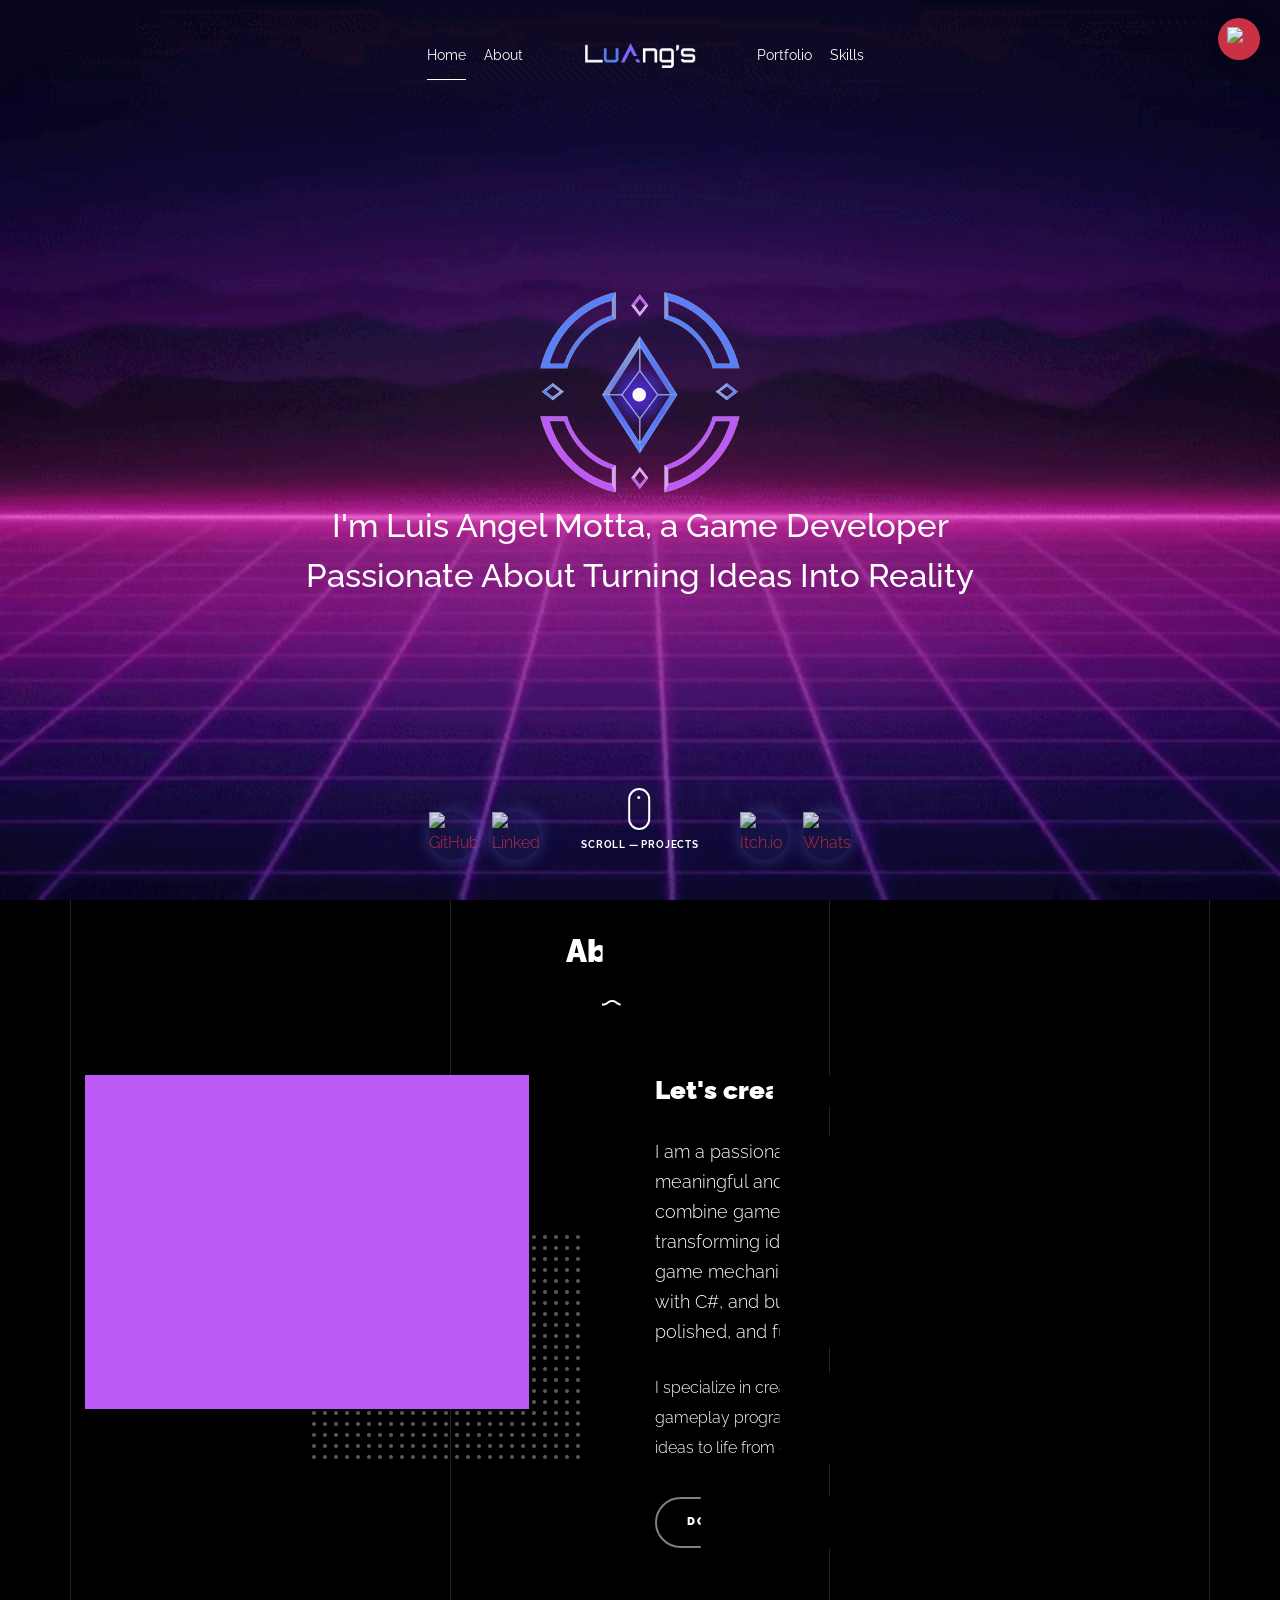
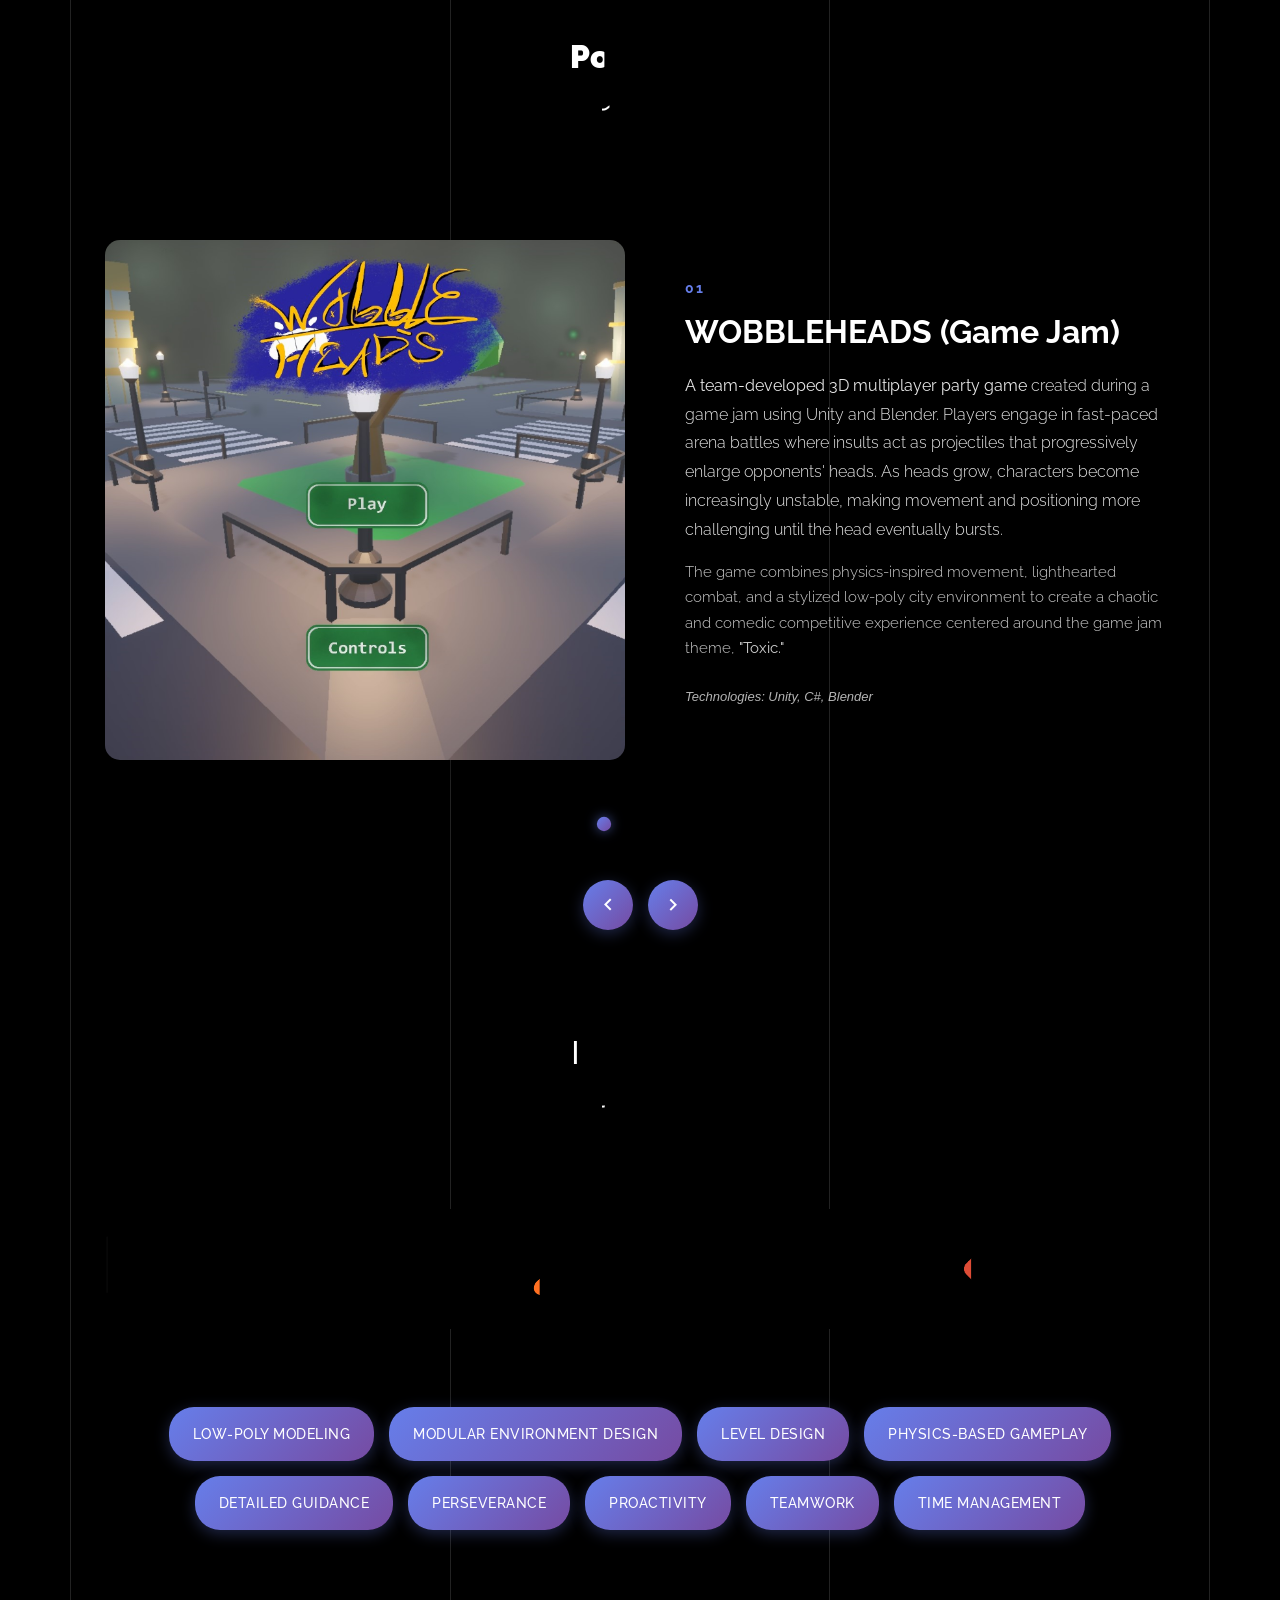
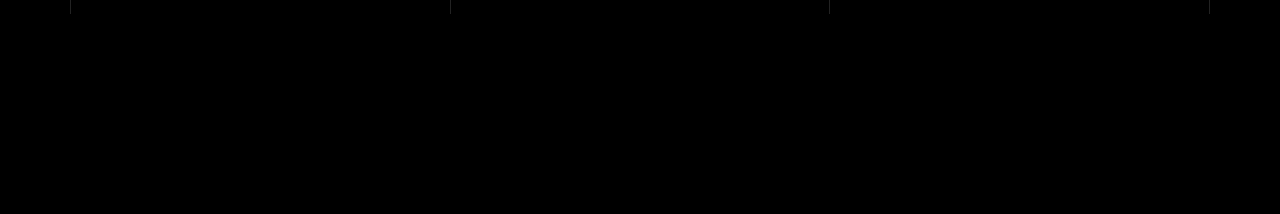
==== commit 6d0b86a5: "Design adjustments: resized logos, expanded hero section, animated GIF in the portfolio" ====
--- a/index.html
+++ b/index.html
@@ -60,7 +60,7 @@
               </ul>
             </div>
             <div class="site-logo pos-absolute">
-              <a href="index.html" class="unslate_co--site-logo">LuAng's<span>.</span></a>
+              <a href="index.html" class="unslate_co--site-logo"><img src="images/gamedev/LuAng’s.png" alt="LuAng's"></a>
             </div>
             <div class="col-md-5 text-right text-lg-left">
               <ul class="site-nav-ul js-clone-nav text-left d-none d-lg-inline-block">
@@ -89,9 +89,9 @@
         <div class="container">
           <div class="row align-items-center">
               
-            <div class="col-md-7 mx-auto text-center">
-              <h1 class="heading gsap-reveal-hero">LuAng's</h1>
-              <h2 class="subheading gsap-reveal-hero">I'm Luis Angel Motta, a Game Developer Passionate About Unity & Blender</h2>
+            <div class="col-md-8 mx-auto text-center">
+              <h1 class="heading gsap-reveal-hero"><img src="images/gamedev/Logo.png" alt="LuAng's Logo" class="hero-logo"></h1>
+              <h2 class="subheading gsap-reveal-hero">I'm Luis Angel Motta, a Game Developer Passionate About Turning Ideas Into Reality</h2>
             </div>
 
           </div>
@@ -186,8 +186,8 @@
                       <div class="portfolio-image-wrapper">
                         <img src="images/gamedev/WOBBLEHEAD.png" alt="WOBBLEHEADS Game" class="img-fluid">
                         <div class="project-links">
-                          <a href="https://github.com/AngelMV97" target="_blank" class="project-link">
-                            <span class="icon-github"></span> GitHub
+                          <a href="https://hamid-riba.itch.io/wobble-heads" target="_blank" class="project-link">
+                            <span class="icon-link2"></span> Play on Itch.io
                           </a>
                         </div>
                       </div>
@@ -208,7 +208,7 @@
                             <li>Stylized low-poly urban environment designed for fast readability</li>
                           </ul>
                         </div> -->
-                        <p class="project-tech"><em>Status: In Development | Technologies: Unity, C#, Blender</em></p>
+                        <p class="project-tech"><em>Technologies: Unity, C#, Blender</em></p>
                       </div>
                     </div>
                   </div>
@@ -219,7 +219,7 @@
                   <div class="row align-items-center">
                     <div class="col-lg-6 mb-4 mb-lg-0">
                       <div class="portfolio-image-wrapper">
-                        <img src="images/gamedev/3d-design.jpeg" alt="3D Environment Design" class="img-fluid">
+                        <img src="images/gamedev/SceneWobbleheads.gif" alt="3D Environment Design - WOBBLEHEADS Scene" class="img-fluid">
                         <div class="project-links">
                           <a href="https://github.com/AngelMV97" target="_blank" class="project-link">
                             <span class="icon-github"></span> GitHub
@@ -353,6 +353,9 @@
                   <img src="images/gamedev/blender-logo.png" alt="Blender" class="img-fluid" >
                 </div>
                 <div class="logo-v1 gsap-reveal">
+                  <img src="images/gamedev/figma-logo.png" alt="Figma" class="img-fluid" >
+                </div>
+                <div class="logo-v1 gsap-reveal">
                   <img src="images/gamedev/git-logo.png" alt="Git" class="img-fluid" >
                 </div>
               </div>
--- a/css/style.css
+++ b/css/style.css
@@ -186,8 +186,14 @@
   font-weight: 700;
 }
 
+.unslate_co--site-nav .unslate_co--site-logo img {
+  max-height: 25px;
+  width: auto;
+  vertical-align: middle;
+}
+
 .unslate_co--site-nav .unslate_co--site-logo span {
-  color: #D63447;
+  color: #BD5AF6;
 }
 
 .unslate_co--site-nav .site-nav-ul, .unslate_co--site-nav .site-nav-ul-none-onepage {
@@ -749,9 +755,20 @@
   color: #fff;
 }
 
+.cover-v1 .heading .hero-logo {
+  max-width: 200px;
+  width: 100%;
+  height: auto;
+  display: inline-block;
+}
+
 @media (max-width: 991.98px) {
   .cover-v1 .heading {
     font-size: 3rem;
+  }
+  
+  .cover-v1 .heading .hero-logo {
+    max-width: 150px;
   }
 }
 
@@ -1626,7 +1643,7 @@
 }
 
 .unslate_co--footer .footer-site-logo a span {
-  color: #D63447;
+  color: #BD5AF6;
 }
 
 .unslate_co--footer .footer-site-social {
@@ -1928,7 +1945,7 @@
   left: 0;
   width: 100%;
   height: 100%;
-  background: #d63447;
+  background: #bd5af6;
   margin-left: -100%;
   z-index: 2;
 }
@@ -1957,7 +1974,7 @@
   left: 0;
   width: 100%;
   height: 100%;
-  background: #d63447;
+  background: #bd5af6;
   margin-left: -100%;
   z-index: 9;
 }
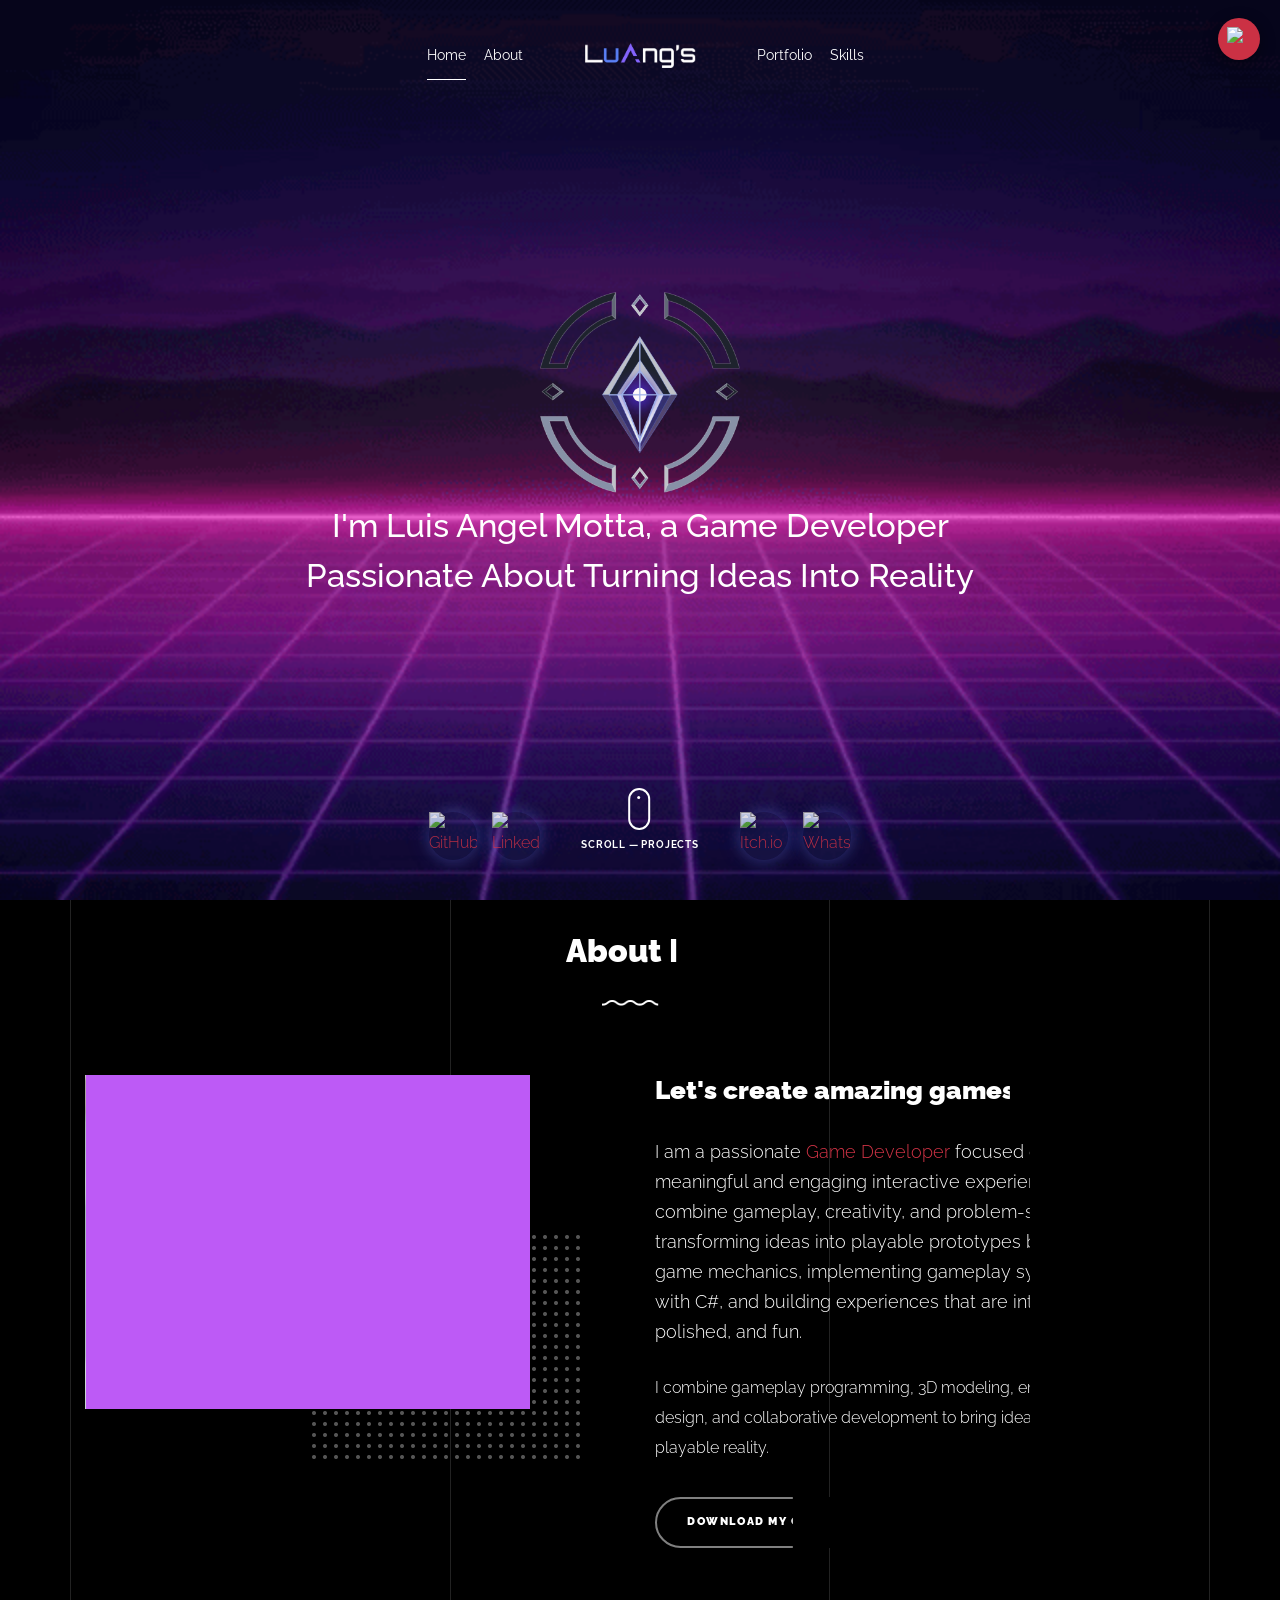
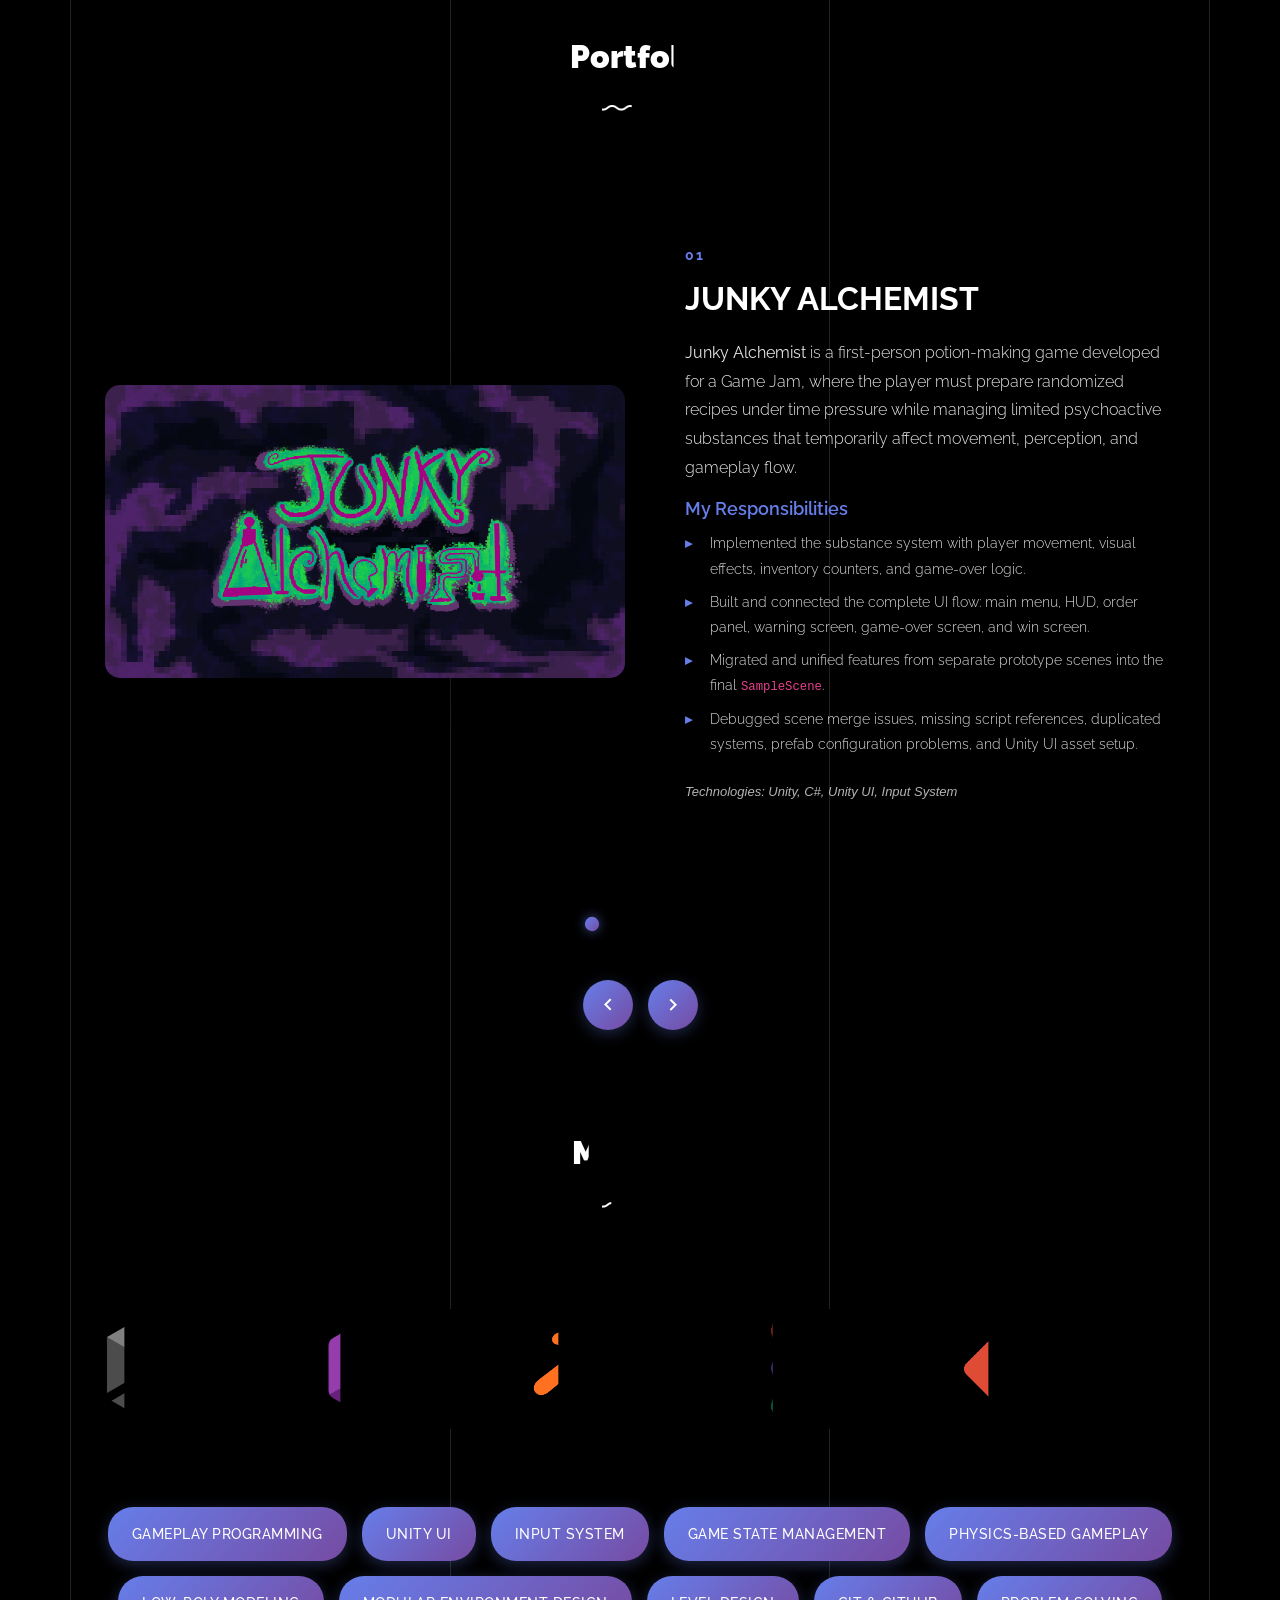
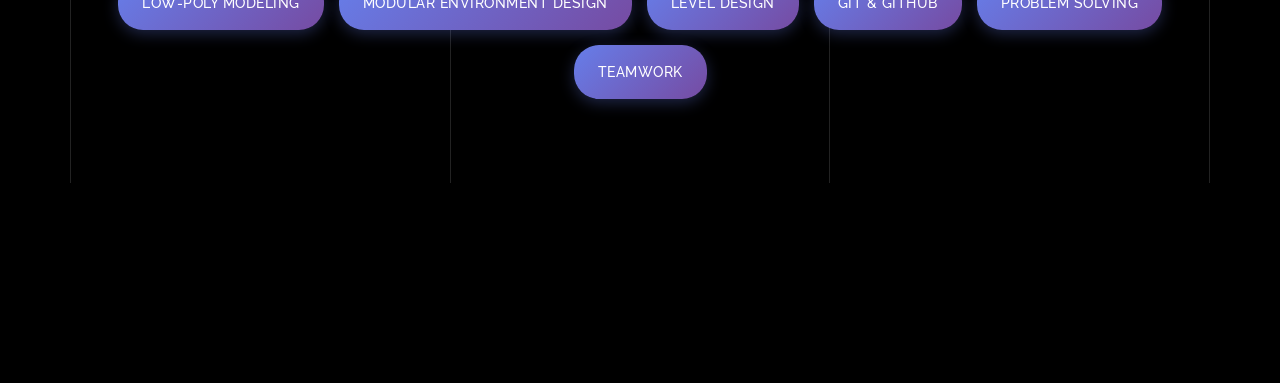
==== commit 3a34bad9: "Actualización de la sección de proyectos" ====
--- a/index.html
+++ b/index.html
@@ -3,11 +3,20 @@
   <head>
     <title>LuAng's &dash; Game Developer Portfolio</title>
     <meta charset="utf-8">
-    <meta name="viewport" content="width=device-width, initial-scale=1, shrink-to-fit=no">
-
-    <meta name="description" content="">
-    <meta name="keywords" content="unity, blender, game development, 3d modeling, c#">
-    <meta name="author" content="">
+    <meta
+      name="viewport"
+      content="width=device-width, initial-scale=1, shrink-to-fit=no"
+    >
+
+    <meta
+      name="description"
+      content="Luis Angel Motta's game development portfolio featuring Unity, C#, Blender, gameplay programming, and 3D environment design."
+    >
+    <meta
+      name="keywords"
+      content="unity, blender, game development, 3d modeling, c#, gameplay programming"
+    >
+    <meta name="author" content="Luis Angel Motta Valero">
 
     <link rel="stylesheet" href="css/vendor/icomoon/style.css">
     <link rel="stylesheet" href="css/vendor/owl.carousel.min.css">
@@ -15,30 +24,31 @@
     <link rel="stylesheet" href="css/vendor/aos.css">
     <link rel="stylesheet" href="css/vendor/bootstrap.min.css">
     <link rel="stylesheet" href="css/vendor/jquery.fancybox.min.css">
-    
-
-    <!-- Theme Style -->
+
     <link rel="stylesheet" href="css/style.css">
-
   </head>
-  <body data-spy="scroll" data-target=".site-nav-target" data-offset="200">
-
+
+  <body
+    data-spy="scroll"
+    data-target=".site-nav-target"
+    data-offset="200"
+  >
     <nav class="unslate_co--site-mobile-menu">
       <div class="close-wrap d-flex">
         <a href="#" class="d-flex ml-auto js-menu-toggle">
           <span class="close-label">Close</span>
+
           <div class="close-times">
             <span class="bar1"></span>
             <span class="bar2"></span>
           </div>
         </a>
       </div>
+
       <div class="site-mobile-inner"></div>
     </nav>
 
-
     <div class="unslate_co--site-wrap">
-
       <div class="unslate_co--site-inner">
 
         <div class="lines-wrap">
@@ -46,381 +56,1293 @@
             <div class="lines"></div>
           </div>
         </div>
-        <!-- END lines -->
-      
-      <nav class="unslate_co--site-nav site-nav-target">
-
-        <div class="container">
-        
-          <div class="row align-items-center justify-content-between text-left">
-            <div class="col-md-5 text-right">
-              <ul class="site-nav-ul js-clone-nav text-left d-none d-lg-inline-block">
-                <li><a href="#home-section" class="nav-link">Home</a></li>
-                <li><a href="#about-section" class="nav-link">About</a></li>
-              </ul>
+
+        <nav class="unslate_co--site-nav site-nav-target">
+          <div class="container">
+            <div class="row align-items-center justify-content-between text-left">
+              <div class="col-md-5 text-right">
+                <ul class="site-nav-ul js-clone-nav text-left d-none d-lg-inline-block">
+                  <li>
+                    <a href="#home-section" class="nav-link">Home</a>
+                  </li>
+
+                  <li>
+                    <a href="#about-section" class="nav-link">About</a>
+                  </li>
+                </ul>
+              </div>
+
+              <div class="site-logo pos-absolute">
+                <a href="index.html" class="unslate_co--site-logo">
+                  <img
+                    src="images/gamedev/LuAng’s.png"
+                    alt="LuAng's"
+                  >
+                </a>
+              </div>
+
+              <div class="col-md-5 text-right text-lg-left">
+                <ul class="site-nav-ul js-clone-nav text-left d-none d-lg-inline-block">
+                  <li>
+                    <a href="#portfolio-section" class="nav-link">
+                      Portfolio
+                    </a>
+                  </li>
+
+                  <li>
+                    <a href="#skills-section" class="nav-link">
+                      Skills
+                    </a>
+                  </li>
+                </ul>
+
+                <ul class="site-nav-ul-none-onepage text-right d-inline-block d-lg-none">
+                  <li>
+                    <a href="#" class="js-menu-toggle">Menu</a>
+                  </li>
+                </ul>
+              </div>
             </div>
-            <div class="site-logo pos-absolute">
-              <a href="index.html" class="unslate_co--site-logo"><img src="images/gamedev/LuAng’s.png" alt="LuAng's"></a>
+          </div>
+        </nav>
+
+        <button
+          class="portfolio-toggle"
+          onclick="window.location.href='datascience.html'"
+          title="Switch to Data Science Portfolio"
+          type="button"
+        >
+          <img
+            src="https://img.icons8.com/small/32/box.png"
+            alt="Data Science"
+            class="toggle-icon"
+          >
+        </button>
+
+        <div
+          class="cover-v1 jarallax"
+          style="background-image: url('images/gamedev/hero-bg.gif');"
+          id="home-section"
+        >
+          <div class="container">
+            <div class="row align-items-center">
+              <div class="col-md-8 mx-auto text-center">
+                <h1 class="heading gsap-reveal-hero">
+                  <img
+                    src="images/gamedev/Logo.png"
+                    alt="LuAng's Logo"
+                    class="hero-logo"
+                  >
+                </h1>
+
+                <h2 class="subheading gsap-reveal-hero">
+                  I'm Luis Angel Motta, a Game Developer Passionate About
+                  Turning Ideas Into Reality
+                </h2>
+              </div>
             </div>
-            <div class="col-md-5 text-right text-lg-left">
-              <ul class="site-nav-ul js-clone-nav text-left d-none d-lg-inline-block">
-                <li><a href="#portfolio-section" class="nav-link">Portfolio</a></li>
-                <li><a href="#skills-section" class="nav-link">Skills</a></li>
-              </ul>
-
-              <ul class="site-nav-ul-none-onepage text-right d-inline-block d-lg-none">
-                <li><a href="#" class="js-menu-toggle">Menu</a></li>
-              </ul>
-
+          </div>
+
+          <a href="#portfolio-section" class="mouse-wrap smoothscroll">
+            <span class="mouse">
+              <span class="scroll"></span>
+            </span>
+
+            <span class="mouse-label">
+              Scroll &mdash; Projects
+            </span>
+          </a>
+
+          <div class="hero-social-icons">
+            <div class="social-left">
+              <a
+                href="https://github.com/angelmv97"
+                target="_blank"
+                rel="noopener noreferrer"
+                class="social-icon"
+                title="GitHub"
+              >
+                <img
+                  src="https://img.icons8.com/sf-regular-filled/48/github.png"
+                  alt="GitHub"
+                >
+              </a>
+
+              <a
+                href="https://www.linkedin.com/in/luangmv-developer/"
+                target="_blank"
+                rel="noopener noreferrer"
+                class="social-icon"
+                title="LinkedIn"
+              >
+                <img
+                  src="https://img.icons8.com/plumpy/48/linkedin.png"
+                  alt="LinkedIn"
+                >
+              </a>
+            </div>
+
+            <div class="social-right">
+              <a
+                href="https://angelmv97.itch.io/"
+                target="_blank"
+                rel="noopener noreferrer"
+                class="social-icon"
+                title="Itch.io"
+              >
+                <img
+                  src="https://img.icons8.com/pulsar-line/48/itch-io.png"
+                  alt="Itch.io"
+                >
+              </a>
+
+              <a
+                href="https://wa.me/573206518194"
+                target="_blank"
+                rel="noopener noreferrer"
+                class="social-icon"
+                title="WhatsApp"
+              >
+                <img
+                  src="https://img.icons8.com/material-two-tone/48/whatsapp--v1.png"
+                  alt="WhatsApp"
+                >
+              </a>
             </div>
           </div>
         </div>
 
-      </nav>
-      <!-- END nav -->
-
-      <!-- Portfolio Toggle Switch -->
-      <button class="portfolio-toggle" onclick="window.location.href='datascience.html'" title="Switch to Data Science Portfolio">
-        <img src="https://img.icons8.com/small/32/box.png" alt="Data Science" class="toggle-icon">
-      </button>
-      <!-- END Portfolio Toggle -->
-
-      <div class="cover-v1 jarallax" style="background-image: url('images/gamedev/hero-bg.gif');" id="home-section">
-        <div class="container">
-          <div class="row align-items-center">
-              
-            <div class="col-md-8 mx-auto text-center">
-              <h1 class="heading gsap-reveal-hero"><img src="images/gamedev/Logo.png" alt="LuAng's Logo" class="hero-logo"></h1>
-              <h2 class="subheading gsap-reveal-hero">I'm Luis Angel Motta, a Game Developer Passionate About Turning Ideas Into Reality</h2>
+        <div class="unslate_co--section" id="about-section">
+          <div class="container">
+            <div class="section-heading-wrap text-center mb-5">
+              <h2 class="heading-h2 text-center divider">
+                <span class="gsap-reveal">About Me</span>
+              </h2>
+
+              <span class="gsap-reveal">
+                <img
+                  src="images/divider.png"
+                  alt="Divider"
+                  width="76"
+                >
+              </span>
             </div>
 
-          </div>
-        </div>
-
-
-        <a href="#portfolio-section" class="mouse-wrap smoothscroll">
-          <span class="mouse">
-            <span class="scroll"></span>
-          </span>
-          <span class="mouse-label">Scroll &mdash; Projects</span>
-        </a>
-
-        <!-- Social Icons -->
-        <div class="hero-social-icons">
-          <div class="social-left">
-            <a href="https://github.com/angelmv97" target="_blank" class="social-icon" title="GitHub">
-              <img src="https://img.icons8.com/sf-regular-filled/48/github.png" alt="GitHub">
-            </a>
-            <a href="https://www.linkedin.com/in/luangmv-developer/" target="_blank" class="social-icon" title="LinkedIn">
-              <img src="https://img.icons8.com/plumpy/48/linkedin.png" alt="LinkedIn">
-            </a>
-          </div>
-          <div class="social-right">
-            <a href="https://angelmv97.itch.io/" target="_blank" class="social-icon" title="Itch.io">
-              <img src="https://img.icons8.com/pulsar-line/48/itch-io.png" alt="Itch.io">
-            </a>
-            <a href="https://wa.me/573206518194" target="_blank" class="social-icon" title="WhatsApp">
-              <img src="https://img.icons8.com/material-two-tone/48/whatsapp--v1.png" alt="WhatsApp">
-            </a>
-          </div>
-        </div>
-        <!-- END Social Icons -->
-
-      </div>
-      <!-- END .cover-v1 -->
-
-
-      <div class="unslate_co--section" id="about-section">
-        <div class="container">
-      
-          <div class="section-heading-wrap text-center mb-5">
-            <h2 class="heading-h2 text-center divider"><span class="gsap-reveal">About Me</span></h2>
-            <span class="gsap-reveal">
-              <img src="images/divider.png" alt="divider" width="76">
-            </span>
-          </div>
-      
-      
-          <div class="row mt-5 justify-content-between">
-            <div class="col-lg-5 mb-5 mb-lg-0">
-              <figure class="dotted-bg gsap-reveal-img ">
-                <img src="images/gamedev/gamedev-about.jpg" alt="Image" class="img-fluid">
-              </figure>
-            </div>
-            <div class="col-lg-6 pr-lg-5">
-              <h3 class="mb-4 heading-h3"><span class="gsap-reveal">Let's create amazing games together</span></h3>
-              <p class="lead gsap-reveal">I am a passionate <a href="#">Game Developer</a> about creating meaningful and engaging interactive experiences that combine gameplay, creativity, and problem-solving.
-                I enjoy transforming ideas into playable prototypes by designing game mechanics, implementing gameplay systems in Unity with C#, and building experiences that are intuitive, polished, and fun.</p>
-              <p class="mb-4 gsap-reveal">I specialize in creating immersive gaming experiences through gameplay programming, 3D modeling, and level design, bringing ideas to life from concept to playable reality.</p>
-              <p class="gsap-reveal"><a href="https://docs.google.com/document/d/1nsdhIzpM49QD8hwDb-x5BJrhUKglT2didNqhQIZ9vAE/edit?usp=drive_link" class="btn btn-outline-pill btn-custom-light">Download my CV</a></p>
+            <div class="row mt-5 justify-content-between">
+              <div class="col-lg-5 mb-5 mb-lg-0">
+                <figure class="dotted-bg gsap-reveal-img">
+                  <img
+                    src="images/gamedev/gamedev-about.jpg"
+                    alt="Luis Angel Motta"
+                    class="img-fluid"
+                  >
+                </figure>
+              </div>
+
+              <div class="col-lg-6 pr-lg-5">
+                <h3 class="mb-4 heading-h3">
+                  <span class="gsap-reveal">
+                    Let's create amazing games together
+                  </span>
+                </h3>
+
+                <p class="lead gsap-reveal">
+                  I am a passionate
+                  <a href="#">Game Developer</a>
+                  focused on creating meaningful and engaging interactive
+                  experiences that combine gameplay, creativity, and
+                  problem-solving. I enjoy transforming ideas into playable
+                  prototypes by designing game mechanics, implementing
+                  gameplay systems in Unity with C#, and building experiences
+                  that are intuitive, polished, and fun.
+                </p>
+
+                <p class="mb-4 gsap-reveal">
+                  I combine gameplay programming, 3D modeling, environment
+                  design, and collaborative development to bring ideas from
+                  concept to playable reality.
+                </p>
+
+                <p class="gsap-reveal">
+                  <a
+                    href="https://docs.google.com/document/d/1nsdhIzpM49QD8hwDb-x5BJrhUKglT2didNqhQIZ9vAE/edit?usp=drive_link"
+                    target="_blank"
+                    rel="noopener noreferrer"
+                    class="btn btn-outline-pill btn-custom-light"
+                  >
+                    Download my CV
+                  </a>
+                </p>
+              </div>
             </div>
           </div>
         </div>
-      </div>
-
-
-      <div class="unslate_co--section" id="portfolio-section">
-        <div class="container">
-          
-          
-          <div class="relative"><div class="loader-portfolio-wrap"><div class="loader-portfolio"></div></div> </div>
-          <div id="portfolio-single-holder"></div>
-
-          <div class="section-heading-wrap text-center mb-5">
-            <h2 class="heading-h2 text-center divider"><span class="gsap-reveal">Portfolio</span></h2>
-            <span class="gsap-reveal"><img src="images/divider.png" alt="divider" width="76"></span>
+
+        <div class="unslate_co--section" id="portfolio-section">
+          <div class="container">
+
+            <div class="relative">
+              <div class="loader-portfolio-wrap">
+                <div class="loader-portfolio"></div>
+              </div>
+            </div>
+
+            <div id="portfolio-single-holder"></div>
+
+            <div class="section-heading-wrap text-center mb-5">
+              <h2 class="heading-h2 text-center divider">
+                <span class="gsap-reveal">Portfolio</span>
+              </h2>
+
+              <span class="gsap-reveal">
+                <img
+                  src="images/divider.png"
+                  alt="Divider"
+                  width="76"
+                >
+              </span>
+            </div>
+
+            <div class="portfolio-wrapper">
+              <div class="portfolio-carousel-wrapper">
+                <div class="owl-carousel portfolio-carousel">
+
+                  <!-- Junky Alchemist -->
+                  <div class="portfolio-slide">
+                    <article
+                      class="project-flip-card"
+                      tabindex="0"
+                      aria-label="Open Junky Alchemist project details"
+                      aria-pressed="false"
+                    >
+                      <div class="project-flip-inner">
+
+                        <section class="project-flip-front">
+                          <div class="row align-items-center">
+                            <div class="col-lg-6 mb-4 mb-lg-0">
+                              <div class="portfolio-image-wrapper">
+                                <img
+                                  src="images/gamedev/Junky-Alchemist.png"
+                                  alt="Junky Alchemist Game"
+                                  class="img-fluid"
+                                >
+
+                                <div class="project-links">
+                                  <a
+                                    href="https://ferxha.itch.io/junky-alchemist"
+                                    target="_blank"
+                                    rel="noopener noreferrer"
+                                    class="project-link js-no-flip"
+                                  >
+                                    <span class="icon-link2"></span>
+                                    Play on Itch.io
+                                  </a>
+                                </div>
+
+                                <!-- <button
+                                  type="button"
+                                  class="project-flip-button js-flip-card"
+                                >
+                                  View project details
+                                </button> -->
+                              </div>
+                            </div>
+
+                            <div class="col-lg-6">
+                              <div class="portfolio-content">
+                                <span class="project-number">01</span>
+
+                                <h3 class="project-title">
+                                  JUNKY ALCHEMIST
+                                </h3>
+
+                                <p class="project-intro">
+                                  <strong>Junky Alchemist</strong> is a
+                                  first-person potion-making game developed for
+                                  a Game Jam, where the player must prepare
+                                  randomized recipes under time pressure while
+                                  managing limited psychoactive substances that
+                                  temporarily affect movement, perception, and
+                                  gameplay flow.
+                                </p>
+
+                                <div class="project-features">
+                                  <h4>My Responsibilities</h4>
+
+                                  <ul>
+                                    <li>
+                                      Implemented the substance system with
+                                      player movement, visual effects,
+                                      inventory counters, and game-over logic.
+                                    </li>
+
+                                    <li>
+                                      Built and connected the complete UI flow:
+                                      main menu, HUD, order panel, warning
+                                      screen, game-over screen, and win screen.
+                                    </li>
+
+                                    <li>
+                                      Migrated and unified features from
+                                      separate prototype scenes into the final
+                                      <code>SampleScene</code>.
+                                    </li>
+
+                                    <li>
+                                      Debugged scene merge issues, missing
+                                      script references, duplicated systems,
+                                      prefab configuration problems, and Unity
+                                      UI asset setup.
+                                    </li>
+                                  </ul>
+                                </div>
+
+                                <p class="project-tech">
+                                  <em>
+                                    Technologies: Unity, C#, Unity UI,
+                                    Input System
+                                  </em>
+                                </p>
+                              </div>
+                            </div>
+                          </div>
+                        </section>
+
+                        <section class="project-flip-back">
+                          <div class="project-back-content">
+                            <span class="project-number">01</span>
+
+                            <h3 class="project-title">
+                              JUNKY ALCHEMIST
+                            </h3>
+
+                            <h4>Main Challenges &amp; Solutions</h4>
+
+                            <p>
+                              One of the biggest challenges was merging
+                              different gameplay systems created in separate
+                              scenes. Player movement, potion mechanics, UI,
+                              and substance effects originally worked
+                              independently.
+                            </p>
+
+                            <p>
+                              I reorganized the project around a single final
+                              scene and carefully connected each system without
+                              breaking existing functionality. The
+                              <code>GameManager</code> became responsible for
+                              coordinating the menu, HUD, orders, timer, and
+                              general game state.
+                            </p>
+
+                            <p>
+                              I also resolved UI integration problems,
+                              including missing script references,
+                              non-interactive menus, incorrect sprite import
+                              settings, HUD counters that did not update, and
+                              order panels appearing at the wrong moment.
+                            </p>
+
+                            <p>
+                              These issues were solved by cleaning serialized
+                              references, using prefab-based UI elements, and
+                              centralizing gameplay and interface coordination
+                              through the GameManager.
+                            </p>
+
+                            <h4>What I Learned</h4>
+
+                            <ul>
+                              <li>Scene and system integration</li>
+                              <li>Gameplay-loop architecture</li>
+                              <li>Unity UI coordination</li>
+                              <li>Prefab and serialized-reference debugging</li>
+                              <li>Collaborative Game Jam development</li>
+                            </ul>
+
+                            <!-- <button
+                              type="button"
+                              class="project-flip-button project-flip-back-button js-flip-card"
+                            >
+                              Back to project
+                            </button> -->
+                          </div>
+                        </section>
+
+                      </div>
+                    </article>
+                  </div>
+
+                  <!-- Wobbleheads -->
+                  <div class="portfolio-slide">
+                    <article
+                      class="project-flip-card"
+                      tabindex="0"
+                      aria-label="Open Wobbleheads project details"
+                      aria-pressed="false"
+                    >
+                      <div class="project-flip-inner">
+
+                        <section class="project-flip-front">
+                          <div class="row align-items-center">
+                            <div class="col-lg-6 mb-4 mb-lg-0">
+                              <div class="portfolio-image-wrapper">
+                                <img
+                                  src="images/gamedev/WOBBLEHEAD.png"
+                                  alt="Wobbleheads Game"
+                                  class="img-fluid"
+                                >
+
+                                <div class="project-links">
+                                  <a
+                                    href="https://hamid-riba.itch.io/wobble-heads"
+                                    target="_blank"
+                                    rel="noopener noreferrer"
+                                    class="project-link js-no-flip"
+                                  >
+                                    <span class="icon-link2"></span>
+                                    Play on Itch.io
+                                  </a>
+                                </div>
+
+                                <!-- <button
+                                  type="button"
+                                  class="project-flip-button js-flip-card"
+                                >
+                                  View project details
+                                </button> -->
+                              </div>
+                            </div>
+
+                            <div class="col-lg-6">
+                              <div class="portfolio-content">
+                                <span class="project-number">02</span>
+
+                                <h3 class="project-title">
+                                  WOBBLEHEADS
+                                </h3>
+
+                                <p class="project-intro">
+                                  <strong>
+                                    A team-developed 3D multiplayer party game
+                                  </strong>
+                                  created during a Game Jam using Unity and
+                                  Blender.
+                                </p>
+
+                                <p class="project-description">
+                                  Players launch insults as projectiles that
+                                  progressively enlarge their opponents' heads.
+                                  As the heads grow, movement and positioning
+                                  become increasingly difficult until the head
+                                  eventually bursts.
+                                </p>
+
+                                <div class="project-features">
+                                  <h4>Key Features</h4>
+
+                                  <ul>
+                                    <li>Local multiplayer arena gameplay</li>
+
+                                    <li>
+                                      Projectile mechanic that progressively
+                                      enlarges opponents' heads
+                                    </li>
+
+                                    <li>
+                                      Movement affected by dynamically changing
+                                      character balance
+                                    </li>
+
+                                    <li>
+                                      Physics-inspired gameplay and
+                                      environmental hazards
+                                    </li>
+
+                                    <li>
+                                      Stylized low-poly urban environment
+                                    </li>
+                                  </ul>
+                                </div>
+
+                                <p class="project-tech">
+                                  <em>
+                                    Technologies: Unity, C#, Blender
+                                  </em>
+                                </p>
+                              </div>
+                            </div>
+                          </div>
+                        </section>
+
+                        <section class="project-flip-back">
+                          <div class="project-back-content">
+                            <span class="project-number">02</span>
+
+                            <h3 class="project-title">
+                              WOBBLEHEADS
+                            </h3>
+
+                            <h4>Main Challenges &amp; Solutions</h4>
+
+                            <p>
+                              The game required the arena, characters,
+                              projectiles, and environmental hazards to remain
+                              readable from an isometric multiplayer camera,
+                              even when several actions occurred at the same
+                              time.
+                            </p>
+
+                            <p>
+                              The team used simplified silhouettes, distinct
+                              colors, clear platform boundaries, and controlled
+                              prop density to preserve visual clarity during
+                              fast gameplay.
+                            </p>
+
+                            <p>
+                              Another challenge was coordinating game systems
+                              and assets produced simultaneously by different
+                              team members under Game Jam time constraints.
+                              Modular assets, clear task ownership, and frequent
+                              integration tests helped maintain a cohesive
+                              playable build.
+                            </p>
+
+                            <h4>What I Learned</h4>
+
+                            <ul>
+                              <li>Game Jam production workflow</li>
+                              <li>Multidisciplinary teamwork</li>
+                              <li>Gameplay readability</li>
+                              <li>Rapid iteration and integration</li>
+                              <li>Unity and Blender collaboration</li>
+                            </ul>
+
+                            <!-- <button
+                              type="button"
+                              class="project-flip-button project-flip-back-button js-flip-card"
+                            >
+                              Back to project
+                            </button> -->
+                          </div>
+                        </section>
+
+                      </div>
+                    </article>
+                  </div>
+
+                  <!-- Wobbleheads Environment Design -->
+                  <div class="portfolio-slide">
+                    <article
+                      class="project-flip-card"
+                      tabindex="0"
+                      aria-label="Open Wobbleheads environment design details"
+                      aria-pressed="false"
+                    >
+                      <div class="project-flip-inner">
+
+                        <section class="project-flip-front">
+                          <div class="row align-items-center">
+                            <div class="col-lg-6 mb-4 mb-lg-0">
+                              <div class="portfolio-image-wrapper">
+                                <img
+                                  src="images/gamedev/SceneWobbleheads.gif"
+                                  alt="Wobbleheads 3D Environment Design"
+                                  class="img-fluid"
+                                >
+
+                                <div class="project-links">
+                                  <a
+                                    href="https://github.com/AngelMV97"
+                                    target="_blank"
+                                    rel="noopener noreferrer"
+                                    class="project-link js-no-flip"
+                                  >
+                                    <span class="icon-github"></span>
+                                    GitHub
+                                  </a>
+                                </div>
+
+                                <!-- <button
+                                  type="button"
+                                  class="project-flip-button js-flip-card"
+                                >
+                                  View project details
+                                </button> -->
+                              </div>
+                            </div>
+
+                            <div class="col-lg-6">
+                              <div class="portfolio-content">
+                                <span class="project-number">03</span>
+
+                                <h3 class="project-title">
+                                  3D ENVIRONMENT DESIGN
+                                </h3>
+
+                                <p class="project-intro">
+                                  <strong>
+                                    Designed, modeled, and optimized the
+                                    complete playable environment for
+                                    Wobbleheads
+                                  </strong>
+                                  as part of a multidisciplinary Game Jam team.
+                                </p>
+
+                                <p class="project-description">
+                                  My contribution covered the complete
+                                  environment-production pipeline, from blockout
+                                  and level layout to modular asset creation,
+                                  material setup, optimization, and Unity
+                                  integration.
+                                </p>
+
+                                <div class="project-features">
+                                  <h4>Responsibilities</h4>
+
+                                  <ul>
+                                    <li>
+                                      Designed the complete gameplay arena
+                                      layout
+                                    </li>
+
+                                    <li>
+                                      Modeled the environment using a modular
+                                      low-poly workflow
+                                    </li>
+
+                                    <li>
+                                      Created reusable buildings, trees,
+                                      sidewalks, barriers, and urban props
+                                    </li>
+
+                                    <li>
+                                      Reduced the environment from approximately
+                                      61k to fewer than 19k triangles
+                                    </li>
+
+                                    <li>
+                                      Prepared assets and materials for Unity
+                                      integration
+                                    </li>
+                                  </ul>
+                                </div>
+
+                                <p class="project-tech">
+                                  <em>
+                                    Technologies: Blender, Unity, Low-poly
+                                    Modeling, Modular Design
+                                  </em>
+                                </p>
+                              </div>
+                            </div>
+                          </div>
+                        </section>
+
+                        <section class="project-flip-back">
+                          <div class="project-back-content">
+                            <span class="project-number">03</span>
+
+                            <h3 class="project-title">
+                              3D ENVIRONMENT DESIGN
+                            </h3>
+
+                            <h4>Main Challenges &amp; Solutions</h4>
+
+                            <p>
+                              The initial scene contained approximately 61,000
+                              triangles, which was excessive for the intended
+                              Game Jam scope and could negatively affect
+                              runtime performance.
+                            </p>
+
+                            <p>
+                              I simplified hidden geometry, removed unnecessary
+                              subdivisions, reused modular components, and
+                              optimized individual props. This reduced the final
+                              scene to fewer than 19,000 triangles while
+                              preserving its visual quality.
+                            </p>
+
+                            <p>
+                              Another challenge involved maintaining gameplay
+                              readability from an isometric camera. Tall
+                              structures and dense decoration could obscure
+                              characters or movement areas.
+                            </p>
+
+                            <p>
+                              I adjusted building height, prop density,
+                              silhouette contrast, and road spacing so the
+                              environment remained visually appealing without
+                              interfering with gameplay.
+                            </p>
+
+                            <h4>What I Learned</h4>
+
+                            <ul>
+                              <li>Low-poly scene optimization</li>
+                              <li>Modular asset production</li>
+                              <li>Gameplay-oriented level composition</li>
+                              <li>Blender-to-Unity export workflow</li>
+                              <li>Isometric-camera readability</li>
+                            </ul>
+
+                            <!-- <button
+                              type="button"
+                              class="project-flip-button project-flip-back-button js-flip-card"
+                            >
+                              Back to project
+                            </button> -->
+                          </div>
+                        </section>
+
+                      </div>
+                    </article>
+                  </div>
+
+                  <!-- Cattle Herding -->
+                  <div class="portfolio-slide">
+                    <article
+                      class="project-flip-card"
+                      tabindex="0"
+                      aria-label="Open Cattle Herding project details"
+                      aria-pressed="false"
+                    >
+                      <div class="project-flip-inner">
+
+                        <section class="project-flip-front">
+                          <div class="row align-items-center">
+                            <div class="col-lg-6 mb-4 mb-lg-0">
+                              <div class="portfolio-image-wrapper">
+                                <img
+                                  src="images/gamedev/cattle-herding.png"
+                                  alt="Cattle Herding Game"
+                                  class="img-fluid"
+                                >
+
+                                <div class="project-links">
+                                  <a
+                                    href="https://angelmv97.itch.io/cattle-harding-game"
+                                    target="_blank"
+                                    rel="noopener noreferrer"
+                                    class="project-link js-no-flip"
+                                  >
+                                    <span class="icon-link2"></span>
+                                    Play on Itch.io
+                                  </a>
+                                </div>
+
+                                <!-- <button
+                                  type="button"
+                                  class="project-flip-button js-flip-card"
+                                >
+                                  View project details
+                                </button> -->
+                              </div>
+                            </div>
+
+                            <div class="col-lg-6">
+                              <div class="portfolio-content">
+                                <span class="project-number">04</span>
+
+                                <h3 class="project-title">
+                                  CATTLE HERDING
+                                </h3>
+
+                                <p class="project-intro">
+                                  <strong>Custom gameplay implementation</strong>
+                                  created with assets from Unity Learn's
+                                  <em>Basic Gameplay</em> mission.
+                                </p>
+
+                                <p class="project-description">
+                                  I developed an original two-player cattle
+                                  herding mechanic in which players compete to
+                                  guide wandering animals into a corral by
+                                  launching herding dogs.
+                                </p>
+
+                                <div class="project-features">
+                                  <h4>Key Features</h4>
+
+                                  <ul>
+                                    <li>
+                                      Two-player local multiplayer using
+                                      Unity's Input System
+                                    </li>
+
+                                    <li>
+                                      Dynamic animal spawning and tracking
+                                    </li>
+
+                                    <li>
+                                      Collision-based animal behavior with
+                                      cooldown protection
+                                    </li>
+
+                                    <li>
+                                      Random corral spawning with distance
+                                      constraints
+                                    </li>
+
+                                    <li>
+                                      Real-time UI and centralized game state
+                                    </li>
+                                  </ul>
+                                </div>
+
+                                <p class="project-tech">
+                                  <em>
+                                    Technologies: Unity, C#, Input System,
+                                    Unity UI
+                                  </em>
+                                </p>
+                              </div>
+                            </div>
+                          </div>
+                        </section>
+
+                        <section class="project-flip-back">
+                          <div class="project-back-content">
+                            <span class="project-number">04</span>
+
+                            <h3 class="project-title">
+                              CATTLE HERDING
+                            </h3>
+
+                            <h4>Main Challenges &amp; Solutions</h4>
+
+                            <p>
+                              Animals initially registered several collisions
+                              in rapid succession, causing repeated rotations
+                              and unpredictable movement.
+                            </p>
+
+                            <p>
+                              I added a cooldown state after each valid
+                              collision, temporarily preventing additional
+                              rotations and creating more stable behavior.
+                            </p>
+
+                            <p>
+                              The win condition also needed to consider both
+                              dynamically spawned animals and cattle already
+                              placed in the scene.
+                            </p>
+
+                            <p>
+                              I centralized animal tracking in the GameManager,
+                              allowing the game to monitor the complete
+                              population, update the UI, and detect when all
+                              animals had entered the corral.
+                            </p>
+
+                            <h4>What I Learned</h4>
+
+                            <ul>
+                              <li>Local multiplayer input</li>
+                              <li>Collision-state control</li>
+                              <li>Dynamic spawning</li>
+                              <li>Singleton-based game managers</li>
+                              <li>Real-time UI updates</li>
+                            </ul>
+
+                            <!-- <button
+                              type="button"
+                              class="project-flip-button project-flip-back-button js-flip-card"
+                            >
+                              Back to project
+                            </button> -->
+                          </div>
+                        </section>
+
+                      </div>
+                    </article>
+                  </div>
+
+                  <!-- Plane Programming -->
+                  <div class="portfolio-slide">
+                    <article
+                      class="project-flip-card"
+                      tabindex="0"
+                      aria-label="Open Plane Programming project details"
+                      aria-pressed="false"
+                    >
+                      <div class="project-flip-inner">
+
+                        <section class="project-flip-front">
+                          <div class="row align-items-center">
+                            <div class="col-lg-6 mb-4 mb-lg-0">
+                              <div class="portfolio-image-wrapper">
+                                <img
+                                  src="images/gamedev/plane-programming.png"
+                                  alt="Plane Programming Game"
+                                  class="img-fluid"
+                                >
+
+                                <div class="project-links">
+                                  <a
+                                    href="https://angelmv97.itch.io/plane-game"
+                                    target="_blank"
+                                    rel="noopener noreferrer"
+                                    class="project-link js-no-flip"
+                                  >
+                                    <span class="icon-link2"></span>
+                                    Play on Itch.io
+                                  </a>
+                                </div>
+
+                                <!-- <button
+                                  type="button"
+                                  class="project-flip-button js-flip-card"
+                                >
+                                  View project details
+                                </button> -->
+                              </div>
+                            </div>
+
+                            <div class="col-lg-6">
+                              <div class="portfolio-content">
+                                <span class="project-number">05</span>
+
+                                <h3 class="project-title">
+                                  PLANE PROGRAMMING
+                                </h3>
+
+                                <p class="project-intro">
+                                  <strong>
+                                    Extended the original Unity Learn challenge
+                                  </strong>
+                                  by implementing custom flight-control,
+                                  collectible, UI, physics, and game-state
+                                  systems.
+                                </p>
+
+                                <p class="project-description">
+                                  The player pilots an aircraft through an
+                                  obstacle course while maintaining controlled
+                                  flight and collecting items.
+                                </p>
+
+                                <div class="project-features">
+                                  <h4>Key Features</h4>
+
+                                  <ul>
+                                    <li>
+                                      Aircraft movement using Unity's Input
+                                      System
+                                    </li>
+
+                                    <li>
+                                      Automatic pitch stabilization
+                                    </li>
+
+                                    <li>
+                                      Physics-based crash behavior using torque
+                                    </li>
+
+                                    <li>Collectible system</li>
+
+                                    <li>
+                                      Game Over UI and centralized game-state
+                                      management
+                                    </li>
+                                  </ul>
+                                </div>
+
+                                <p class="project-tech">
+                                  <em>
+                                    Technologies: Unity 6, C#, Rigidbody
+                                    Physics, Input System
+                                  </em>
+                                </p>
+                              </div>
+                            </div>
+                          </div>
+                        </section>
+
+                        <section class="project-flip-back">
+                          <div class="project-back-content">
+                            <span class="project-number">05</span>
+
+                            <h3 class="project-title">
+                              PLANE PROGRAMMING
+                            </h3>
+
+                            <h4>Main Challenges &amp; Solutions</h4>
+
+                            <p>
+                              When the player released the controls, the
+                              aircraft remained at its previous pitch, making
+                              flight difficult to recover and reducing control
+                              precision.
+                            </p>
+
+                            <p>
+                              I implemented gradual interpolation toward a
+                              neutral pitch whenever no vertical input was
+                              detected. This preserved responsiveness while
+                              improving flight control.
+                            </p>
+
+                            <p>
+                              The original collision response also stopped the
+                              game without showing a convincing crash.
+                            </p>
+
+                            <p>
+                              I added torque after impact to create a visible
+                              nosedive before displaying the Game Over state,
+                              improving physical feedback and presentation.
+                            </p>
+
+                            <h4>What I Learned</h4>
+
+                            <ul>
+                              <li>Rigidbody flight control</li>
+                              <li>Input smoothing</li>
+                              <li>Collision-state transitions</li>
+                              <li>Physics-based visual feedback</li>
+                              <li>Basic game-state and UI management</li>
+                            </ul>
+
+                            <!-- <button
+                              type="button"
+                              class="project-flip-button project-flip-back-button js-flip-card"
+                            >
+                              Back to project
+                            </button> -->
+                          </div>
+                        </section>
+
+                      </div>
+                    </article>
+                  </div>
+
+                </div>
+
+                <div class="portfolio-nav">
+                  <button
+                    type="button"
+                    class="portfolio-prev"
+                    aria-label="Previous project"
+                  >
+                    <span class="icon-keyboard_arrow_left"></span>
+                  </button>
+
+                  <button
+                    type="button"
+                    class="portfolio-next"
+                    aria-label="Next project"
+                  >
+                    <span class="icon-keyboard_arrow_right"></span>
+                  </button>
+                </div>
+              </div>
+            </div>
           </div>
-
-          <div class="portfolio-wrapper">
-
-
-            
-            <!-- Portfolio Carousel -->
-            <div class="portfolio-carousel-wrapper">
-              <div class="owl-carousel portfolio-carousel">
-                
-                <!-- WOBBLEHEADS Game Jam -->
-                <div class="portfolio-slide">
-                  <div class="row align-items-center">
-                    <div class="col-lg-6 mb-4 mb-lg-0">
-                      <div class="portfolio-image-wrapper">
-                        <img src="images/gamedev/WOBBLEHEAD.png" alt="WOBBLEHEADS Game" class="img-fluid">
-                        <div class="project-links">
-                          <a href="https://hamid-riba.itch.io/wobble-heads" target="_blank" class="project-link">
-                            <span class="icon-link2"></span> Play on Itch.io
-                          </a>
-                        </div>
-                      </div>
-                    </div>
-                    <div class="col-lg-6">
-                      <div class="portfolio-content">
-                        <span class="project-number">01</span>
-                        <h3 class="project-title">WOBBLEHEADS (Game Jam)</h3>
-                        <p class="project-intro"><strong>A team-developed 3D multiplayer party game</strong> created during a game jam using Unity and Blender. Players engage in fast-paced arena battles where insults act as projectiles that progressively enlarge opponents' heads. As heads grow, characters become increasingly unstable, making movement and positioning more challenging until the head eventually bursts.</p>
-                        <p class="project-description">The game combines physics-inspired movement, lighthearted combat, and a stylized low-poly city environment to create a chaotic and comedic competitive experience centered around the game jam theme, <strong>"Toxic."</strong></p>
-                        <!-- <div class="project-features">
-                          <h4>Key Features:</h4>
-                          <ul>
-                            <li>Local multiplayer arena gameplay</li>
-                            <li>Unique "insult projectile" mechanic that progressively enlarges opponents' heads</li>
-                            <li>Movement affected by dynamically changing character balance</li>
-                            <li>Physics-inspired gameplay emphasizing positioning and environmental hazards</li>
-                            <li>Stylized low-poly urban environment designed for fast readability</li>
-                          </ul>
-                        </div> -->
-                        <p class="project-tech"><em>Technologies: Unity, C#, Blender</em></p>
-                      </div>
-                    </div>
+        </div>
+
+        <div
+          class="unslate_co--section section-counter"
+          id="skills-section"
+        >
+          <div class="container">
+            <div class="section-heading-wrap text-center mb-5">
+              <h2 class="heading-h2 text-center divider">
+                <span class="gsap-reveal">My Skills</span>
+              </h2>
+
+              <span class="gsap-reveal">
+                <img
+                  src="images/divider.png"
+                  alt="Divider"
+                  width="76"
+                >
+              </span>
+            </div>
+
+            <div class="unslate_co--section">
+              <div class="container">
+                <div class="owl-carousel logo-slider">
+                  <div class="logo-v1 gsap-reveal">
+                    <img
+                      src="images/gamedev/unity-logo.png"
+                      alt="Unity"
+                      class="img-fluid"
+                    >
+                  </div>
+
+                  <div class="logo-v1 gsap-reveal">
+                    <img
+                      src="images/gamedev/csharp-logo.png"
+                      alt="C Sharp"
+                      class="img-fluid"
+                    >
+                  </div>
+
+                  <div class="logo-v1 gsap-reveal">
+                    <img
+                      src="images/gamedev/blender-logo.png"
+                      alt="Blender"
+                      class="img-fluid"
+                    >
+                  </div>
+
+                  <div class="logo-v1 gsap-reveal">
+                    <img
+                      src="images/gamedev/figma-logo.png"
+                      alt="Figma"
+                      class="img-fluid"
+                    >
+                  </div>
+
+                  <div class="logo-v1 gsap-reveal">
+                    <img
+                      src="images/gamedev/git-logo.png"
+                      alt="Git"
+                      class="img-fluid"
+                    >
                   </div>
                 </div>
 
-                <!-- 3D Environment Design -->
-                <div class="portfolio-slide">
-                  <div class="row align-items-center">
-                    <div class="col-lg-6 mb-4 mb-lg-0">
-                      <div class="portfolio-image-wrapper">
-                        <img src="images/gamedev/SceneWobbleheads.gif" alt="3D Environment Design - WOBBLEHEADS Scene" class="img-fluid">
-                        <div class="project-links">
-                          <a href="https://github.com/AngelMV97" target="_blank" class="project-link">
-                            <span class="icon-github"></span> GitHub
-                          </a>
-                        </div>
-                      </div>
+                <div class="row mt-5">
+                  <div class="col-12 text-center">
+                    <div class="skills-list">
+                      <span class="skill-badge">
+                        Gameplay Programming
+                      </span>
+
+                      <span class="skill-badge">
+                        Unity UI
+                      </span>
+
+                      <span class="skill-badge">
+                        Input System
+                      </span>
+
+                      <span class="skill-badge">
+                        Game State Management
+                      </span>
+
+                      <span class="skill-badge">
+                        Physics-Based Gameplay
+                      </span>
+
+                      <span class="skill-badge">
+                        Low-poly Modeling
+                      </span>
+
+                      <span class="skill-badge">
+                        Modular Environment Design
+                      </span>
+
+                      <span class="skill-badge">
+                        Level Design
+                      </span>
+
+                      <span class="skill-badge">
+                        Git &amp; GitHub
+                      </span>
+
+                      <span class="skill-badge">
+                        Problem Solving
+                      </span>
+
+                      <span class="skill-badge">
+                        Teamwork
+                      </span>
                     </div>
-                    <div class="col-lg-6">
-                      <div class="portfolio-content">
-                        <span class="project-number">02</span>
-                        <h3 class="project-title">3D Environment Design (WOBBLEHEADS)</h3>
-                        <p class="project-intro"><strong>Designed, modeled, and optimized the complete playable environment for WOBBLEHEADS</strong> as part of a multidisciplinary game jam team, covering the entire environment production pipeline from blockout and level layout to modular asset creation, material setup, optimization, and Unity integration.</p>
-                        <p class="project-description">The environment represents a stylized urban intersection featuring multiple combat platforms connected by pedestrian crossings, surrounded by buildings, vegetation, and urban props.</p>
-                        <!-- <div class="project-features">
-                          <h4>Responsibilities:</h4>
-                          <ul>
-                            <li>Designed the complete gameplay arena layout based on game design requirements</li>
-                            <li>Modeled the full environment in Blender using a modular low-poly workflow</li>
-                            <li>Created stylized buildings, trees, sidewalks, crosswalks, and urban props</li>
-                            <li>Optimized geometry from <strong>~61k to under 19k triangles</strong> while preserving quality</li>
-                            <li>Balanced gameplay readability with visual appeal for isometric multiplayer camera</li>
-                          </ul>
-                        </div> -->
-                        <p class="project-tech"><em>Technologies: Blender, Unity, Low-poly Modeling, UV Mapping</em></p>
-                      </div>
-                    </div>
-                  </div>
-                </div>
-
-                <!-- Cattle Herding -->
-                <div class="portfolio-slide">
-                  <div class="row align-items-center">
-                    <div class="col-lg-6 mb-4 mb-lg-0">
-                      <div class="portfolio-image-wrapper">
-                        <img src="images/gamedev/cattle-herding.png" alt="Cattle Herding Game" class="img-fluid">
-                        <div class="project-links">
-                          <a href="https://angelmv97.itch.io/cattle-harding-game" target="_blank" class="project-link">
-                            <span class="icon-link2"></span> Play on Itch.io
-                          </a>
-                        </div>
-                      </div>
-                    </div>
-                    <div class="col-lg-6">
-                      <div class="portfolio-content">
-                        <span class="project-number">03</span>
-                        <h3 class="project-title">Cattle Herding</h3>
-                        <p class="project-intro"><strong>Custom gameplay implementation</strong> built with assets from Unity Learn's <em>Basic Gameplay</em> mission. Rather than recreating the tutorial, I developed an original 2-player cattle herding mechanic where players compete to guide wandering animals into a corral by launching herding dogs.</p>
-                        <p class="project-description">This project allowed me to practice <strong>Unity's Input System</strong>, collision handling, <strong>UI management</strong> game state control with Singleton managers, and balancing gameplay mechanics for multiplayer.</p>
-                        <!-- <div class="project-features">
-                          <h4>Key Features:</h4>
-                          <ul>
-                            <li><strong>2-player local multiplayer</strong> using Unity's Input System with independent controls</li>
-                            <li><strong>Dynamic animal spawn system</strong> with random limits and tracking</li>
-                            <li><strong>Collision-based behavior</strong> with cooldown timers to prevent bugs</li>
-                            <li><strong>Random corral spawning</strong> with minimum distance constraints</li>
-                            <li><strong>Real-time UI system</strong> displaying remaining animals and captured count</li>
-                            <li><strong>Singleton-based game management</strong> for centralized state control</li>
-                          </ul>
-                        </div> -->
-                        <p class="project-tech"><em>Technologies: Unity, C#, Input System, UI System</em></p>
-                      </div>
-                    </div>
-                  </div>
-                </div>
-
-                <!-- Plane Programming -->
-                <div class="portfolio-slide">
-                  <div class="row align-items-center">
-                    <div class="col-lg-6 mb-4 mb-lg-0">
-                      <div class="portfolio-image-wrapper">
-                        <img src="images/gamedev/plane-programming.png" alt="Plane Programming" class="img-fluid">
-                        <div class="project-links">
-                          <a href="https://angelmv97.itch.io/plane-game" target="_blank" class="project-link">
-                            <span class="icon-link2"></span> Play on Itch.io
-                          </a>
-                        </div>
-                      </div>
-                    </div>
-                    <div class="col-lg-6">
-                      <div class="portfolio-content">
-                        <span class="project-number">04</span>
-                        <h3 class="project-title">Plane Programming</h3>
-                        <p class="project-intro"><strong>Extended the original Unity Learn challenge</strong> by implementing additional gameplay systems, UI feedback, and physics improvements beyond the tutorial requirements. The objective is to pilot an aircraft through an obstacle course while maintaining controlled flight.</p>
-                        <p class="project-description">Beyond the original challenge, I implemented several gameplay and polish improvements, including a <strong>Game Over UI</strong>, collectible items, <strong>automatic pitch stabilization</strong> when no input is provided, and a <strong>physics-based crash effect</strong> that applies torque to create a more realistic nosedive after colliding with obstacles.</p>
-                        <!-- <div class="project-features">
-                          <h4>Key Features:</h4>
-                          <ul>
-                            <li>Aircraft movement using Unity's Input System</li>
-                            <li>Smooth pitch stabilization for improved flight control</li>
-                            <li>Obstacle collision detection with physics-based crash animation (torque)</li>
-                            <li>Collectible system and Game Over UI</li>
-                            <li>Simple game state management using Singleton-based managers</li>
-                          </ul>
-                        </div> -->
-                        <p class="project-tech"><em>Technologies: Unity 6, C#, Rigidbody Physics, Input System</em></p>
-                      </div>
-                    </div>
-                  </div>
-                </div>
-
-              </div>
-
-              <!-- Custom Navigation -->
-              <div class="portfolio-nav">
-                <button class="portfolio-prev"><span class="icon-keyboard_arrow_left"></span></button>
-                <button class="portfolio-next"><span class="icon-keyboard_arrow_right"></span></button>
-              </div>
-            </div>            
-          </div>
-        </div>
-      </div>   
-      
-
-      <div class="unslate_co--section section-counter" id="skills-section">
-        <div class="container">
-          <div class="section-heading-wrap text-center mb-5">
-            <h2 class="heading-h2 text-center divider"><span class="gsap-reveal">My Skills</span></h2>
-            <span class="gsap-reveal"><img src="images/divider.png" alt="divider" width="76"></span>
-          </div>
-
-          <div class="unslate_co--section">
-            <div class="container">
-              <div class="owl-carousel logo-slider">
-                <div class="logo-v1 gsap-reveal">
-                  <img src="images/gamedev/unity-logo.png" alt="Unity" class="img-fluid">
-                </div>
-                <div class="logo-v1 gsap-reveal">
-                  <img src="images/gamedev/csharp-logo.png" alt="C#" class="img-fluid">
-                </div>
-                <div class="logo-v1 gsap-reveal">
-                  <img src="images/gamedev/blender-logo.png" alt="Blender" class="img-fluid" >
-                </div>
-                <div class="logo-v1 gsap-reveal">
-                  <img src="images/gamedev/figma-logo.png" alt="Figma" class="img-fluid" >
-                </div>
-                <div class="logo-v1 gsap-reveal">
-                  <img src="images/gamedev/git-logo.png" alt="Git" class="img-fluid" >
-                </div>
-              </div>
-              
-              <!-- Additional Skills Text -->
-              <div class="row mt-5">
-                <div class="col-12 text-center">
-                  <div class="skills-list">
-                    <span class="skill-badge">Low-poly Modeling</span>
-                    <span class="skill-badge">Modular Environment Design</span>
-                    <span class="skill-badge">Level Design</span>
-                    <span class="skill-badge">Physics-Based Gameplay</span>
-                    <span class="skill-badge">Detailed Guidance</span>
-                    <span class="skill-badge">Perseverance</span>
-                    <span class="skill-badge">Proactivity</span>
-                    <span class="skill-badge">Teamwork</span>
-                    <span class="skill-badge">Time Management</span>
                   </div>
                 </div>
               </div>
             </div>
           </div>
         </div>
+
       </div>
-      <!-- END .counter -->
-
-      </div> <!-- END .unslate_co-site-inner -->
 
       <footer class="unslate_co--footer unslate_co--section">
         <div class="container">
           <div class="row justify-content-center">
             <div class="col-md-7">
-              
-              <div class="footer-site-logo"><a href="#">LuAng's<span>.</span></a></div>
+
+              <div class="footer-site-logo">
+                <a href="#">
+                  LuAng's<span>.</span>
+                </a>
+              </div>
 
               <ul class="footer-site-social">
-                <li><a href="https://github.com/angelmv97">GITHUB</a></li>
-                <li><a href="https://www.linkedin.com/in/luangmv-developer/">LINKEDIN</a></li>
-                <li><a href="https://angelmv97.itch.io/">ITCH.IO</a></li>
-                <li><a href="https://wa.me/573206518194">WHATSAPP</a></li>
+                <li>
+                  <a
+                    href="https://github.com/angelmv97"
+                    target="_blank"
+                    rel="noopener noreferrer"
+                  >
+                    GITHUB
+                  </a>
+                </li>
+
+                <li>
+                  <a
+                    href="https://www.linkedin.com/in/luangmv-developer/"
+                    target="_blank"
+                    rel="noopener noreferrer"
+                  >
+                    LINKEDIN
+                  </a>
+                </li>
+
+                <li>
+                  <a
+                    href="https://angelmv97.itch.io/"
+                    target="_blank"
+                    rel="noopener noreferrer"
+                  >
+                    ITCH.IO
+                  </a>
+                </li>
+
+                <li>
+                  <a
+                    href="https://wa.me/573206518194"
+                    target="_blank"
+                    rel="noopener noreferrer"
+                  >
+                    WHATSAPP
+                  </a>
+                </li>
               </ul>
 
               <p class="site-copyright">
-                
-                <!-- Link back to Colorlib can't be removed. Template is licensed under CC BY 3.0. -->
                 Copyright &copy;
+
                 <script>
                   document.write(new Date().getFullYear());
-                </script> All rights reserved | This template is made with <i class="icon-heart"
-                  aria-hidden="true"></i> by <a href="https://colorlib.com" target="_blank">Colorlib</a>
-                <!-- Link back to Colorlib can't be removed. Template is licensed under CC BY 3.0. -->
-              
+                </script>
+
+                All rights reserved | This template is made with
+                <i class="icon-heart" aria-hidden="true"></i>
+                by
+                <a
+                  href="https://colorlib.com"
+                  target="_blank"
+                  rel="noopener noreferrer"
+                >
+                  Colorlib
+                </a>
               </p>
-
             </div>
           </div>
         </div>
       </footer>
-
-      
     </div>
 
-    
-    <!-- Loader -->
     <div id="unslate_co--overlayer"></div>
+
     <div class="site-loader-wrap">
       <div class="site-loader"></div>
     </div>
@@ -428,5 +1350,85 @@
     <script src="js/scripts-dist.js"></script>
     <script src="js/main.js"></script>
 
+    <script>
+      document.addEventListener("DOMContentLoaded", function () {
+        const projectCards = document.querySelectorAll(
+          ".project-flip-card"
+        );
+
+        function setFlipState(card, shouldFlip) {
+          card.classList.toggle("is-flipped", shouldFlip);
+          card.setAttribute("aria-pressed", String(shouldFlip));
+        }
+
+        function toggleCard(card) {
+          const shouldFlip = !card.classList.contains("is-flipped");
+
+          projectCards.forEach(function (otherCard) {
+            if (otherCard !== card) {
+              setFlipState(otherCard, false);
+            }
+          });
+
+          setFlipState(card, shouldFlip);
+        }
+
+        projectCards.forEach(function (card) {
+          card
+            .querySelectorAll(".js-flip-card")
+            .forEach(function (button) {
+              button.addEventListener("click", function (event) {
+                event.preventDefault();
+                event.stopPropagation();
+                toggleCard(card);
+              });
+            });
+
+          card
+            .querySelectorAll(".js-no-flip")
+            .forEach(function (link) {
+              link.addEventListener("click", function (event) {
+                event.stopPropagation();
+              });
+            });
+
+          card.addEventListener("click", function (event) {
+            if (
+              event.target.closest(".js-no-flip") ||
+              event.target.closest(".js-flip-card")
+            ) {
+              return;
+            }
+
+            toggleCard(card);
+          });
+
+          card.addEventListener("keydown", function (event) {
+            if (
+              event.target.closest("a") ||
+              event.target.closest("button")
+            ) {
+              return;
+            }
+
+            if (event.key === "Enter" || event.key === " ") {
+              event.preventDefault();
+              toggleCard(card);
+            }
+          });
+        });
+
+        if (window.jQuery) {
+          window.jQuery(".portfolio-carousel").on(
+            "changed.owl.carousel",
+            function () {
+              projectCards.forEach(function (card) {
+                setFlipState(card, false);
+              });
+            }
+          );
+        }
+      });
+    </script>
   </body>
-</html>
+</html>
--- a/css/style.css
+++ b/css/style.css
@@ -2485,3 +2485,34 @@
 }
 
 
+.project-flip-card {
+  position: relative;
+  perspective: 1200px;
+}
+
+.project-flip-inner {
+  position: relative;
+  width: 100%;
+  min-height: 620px;
+  transform-style: preserve-3d;
+  transition: transform 0.8s ease;
+}
+
+.project-flip-card.is-flipped .project-flip-inner {
+  transform: rotateY(180deg);
+}
+
+.project-flip-front,
+.project-flip-back {
+  position: absolute;
+  inset: 0;
+  width: 100%;
+  min-height: 620px;
+  backface-visibility: hidden;
+  -webkit-backface-visibility: hidden;
+}
+
+.project-flip-back {
+  transform: rotateY(180deg);
+  overflow-y: auto;
+}
